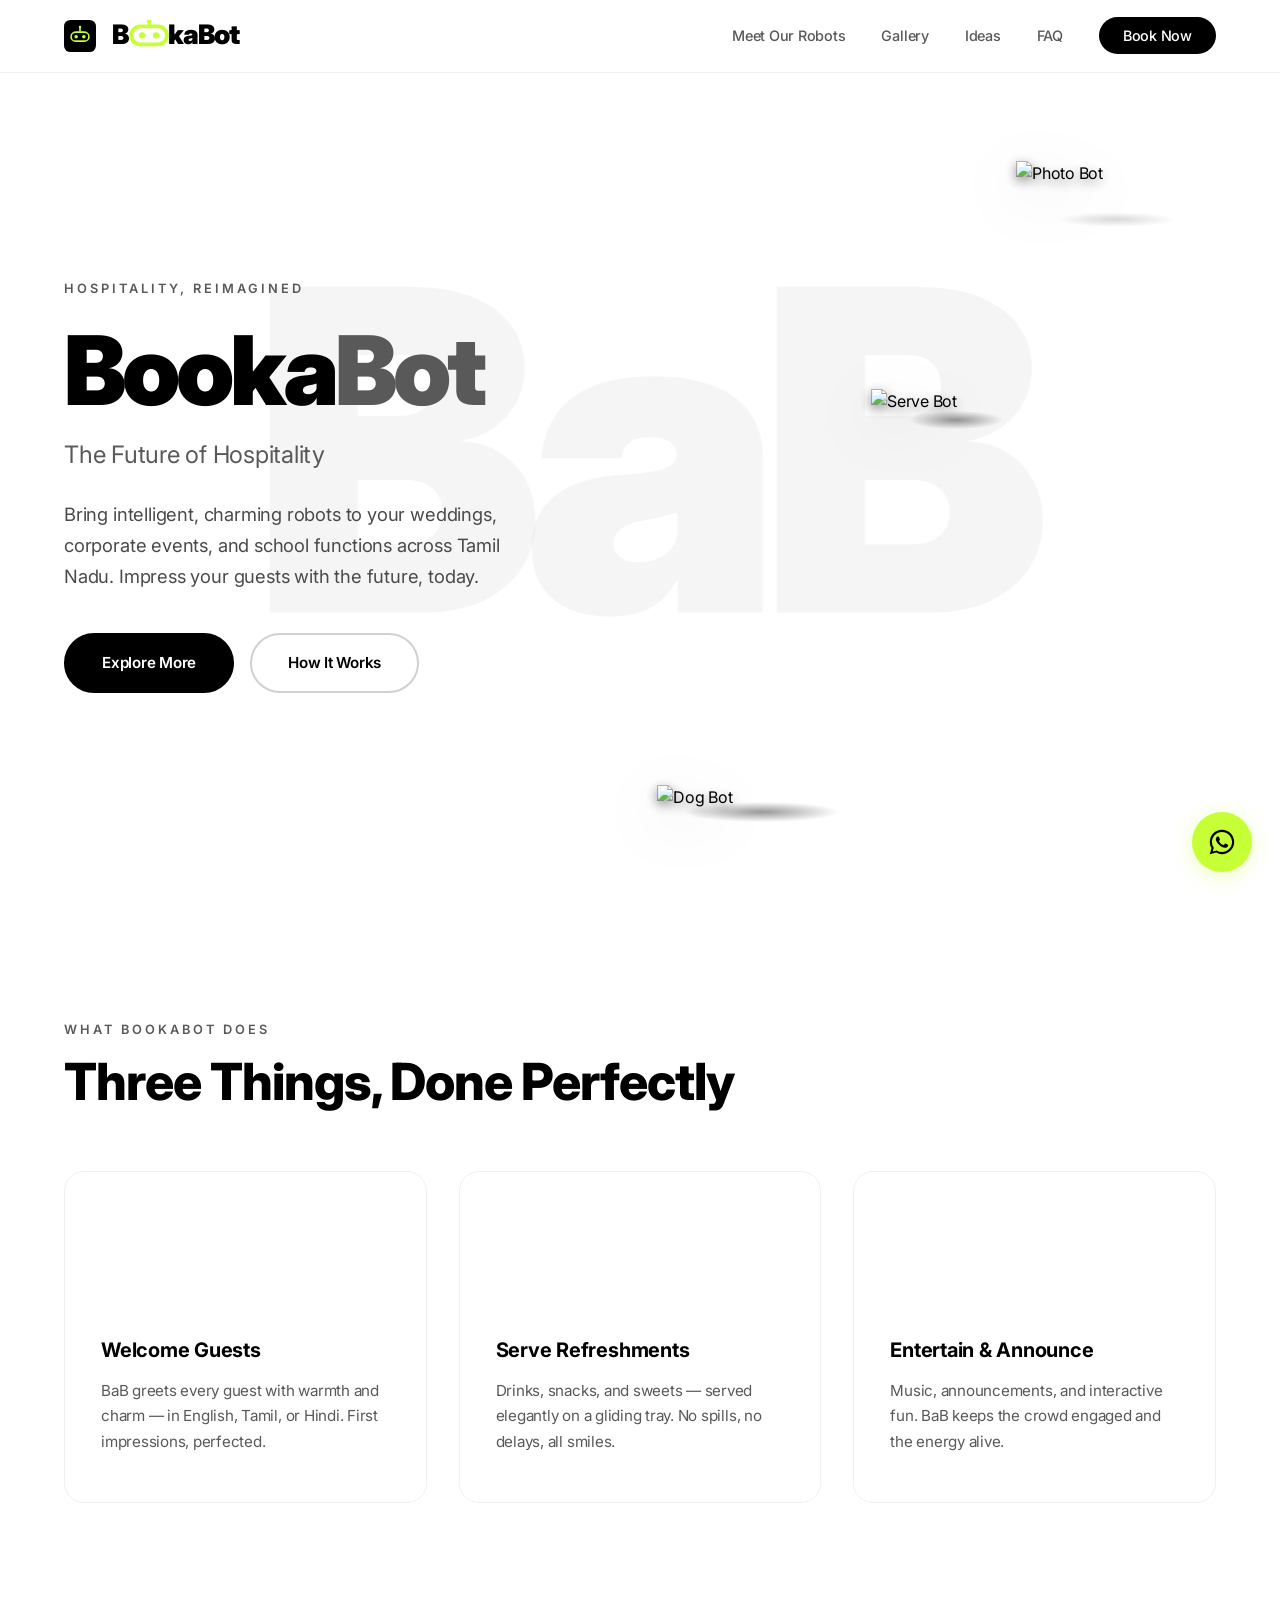
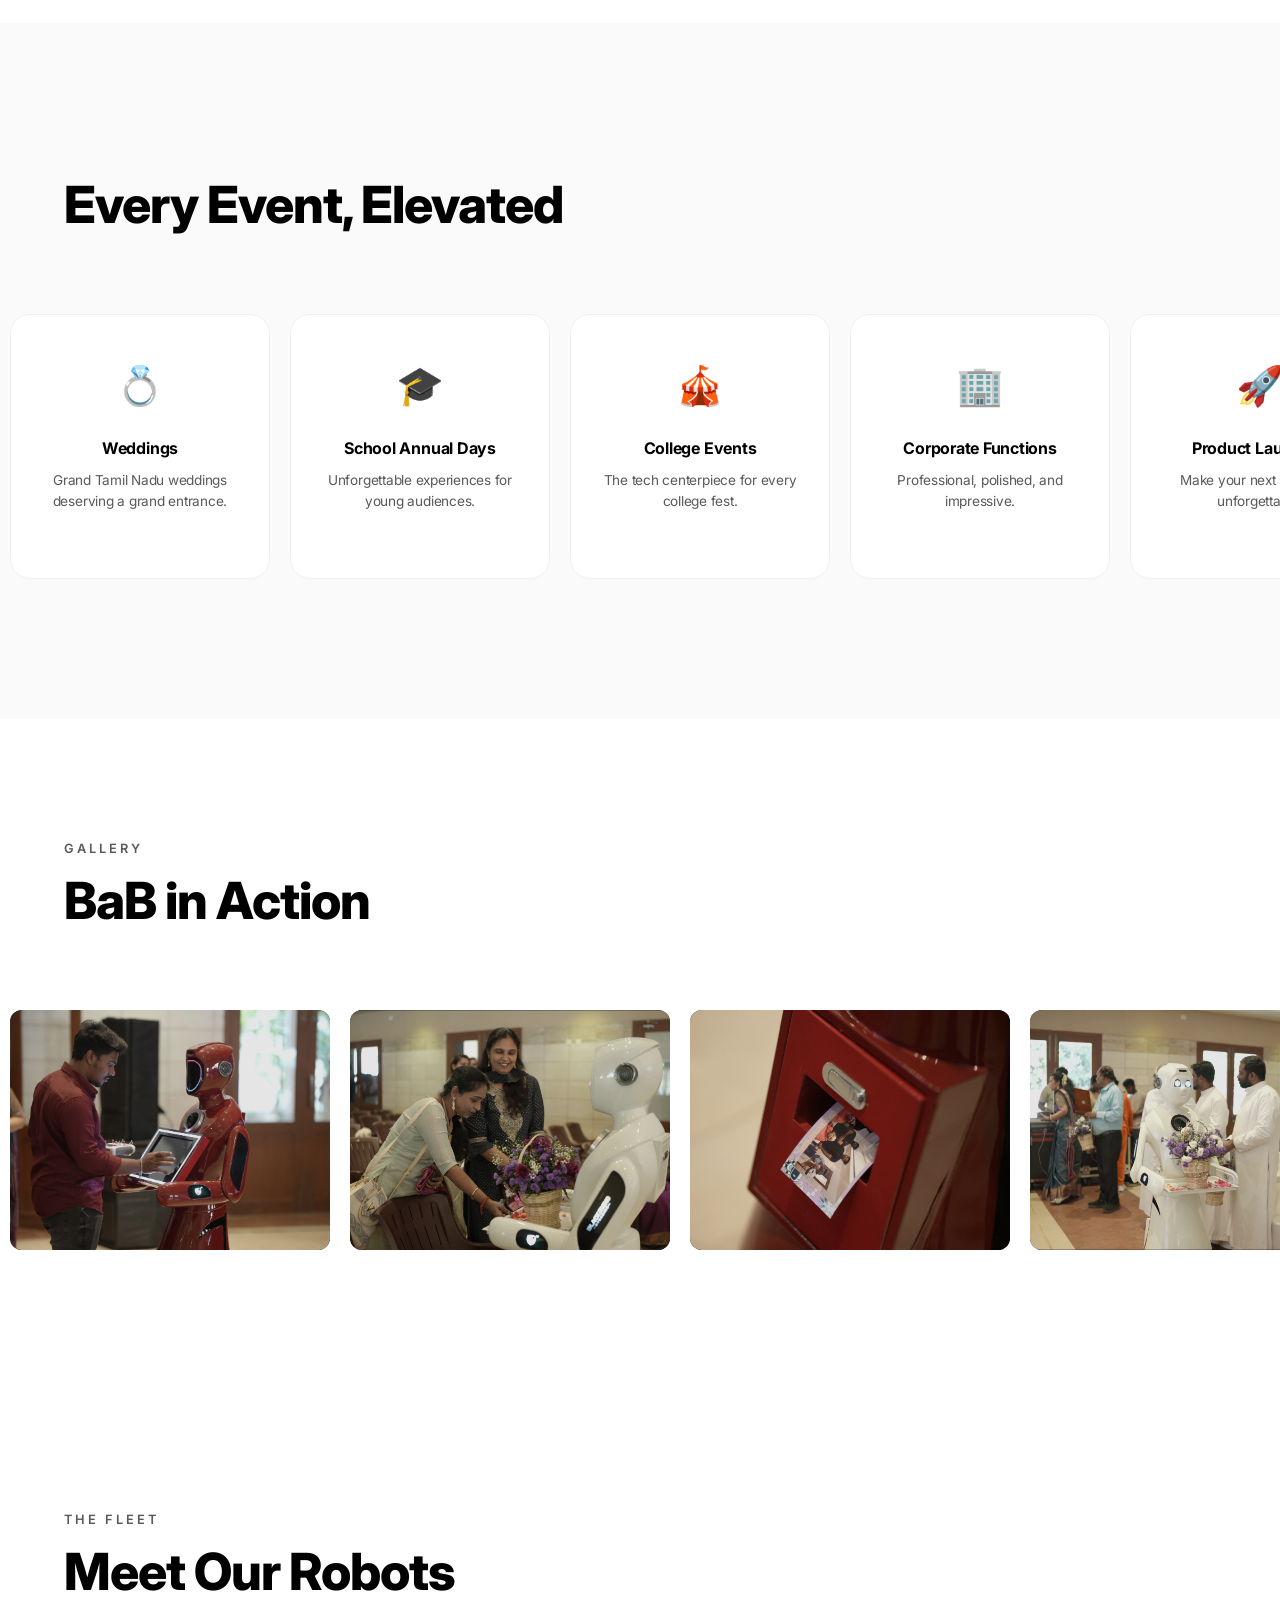
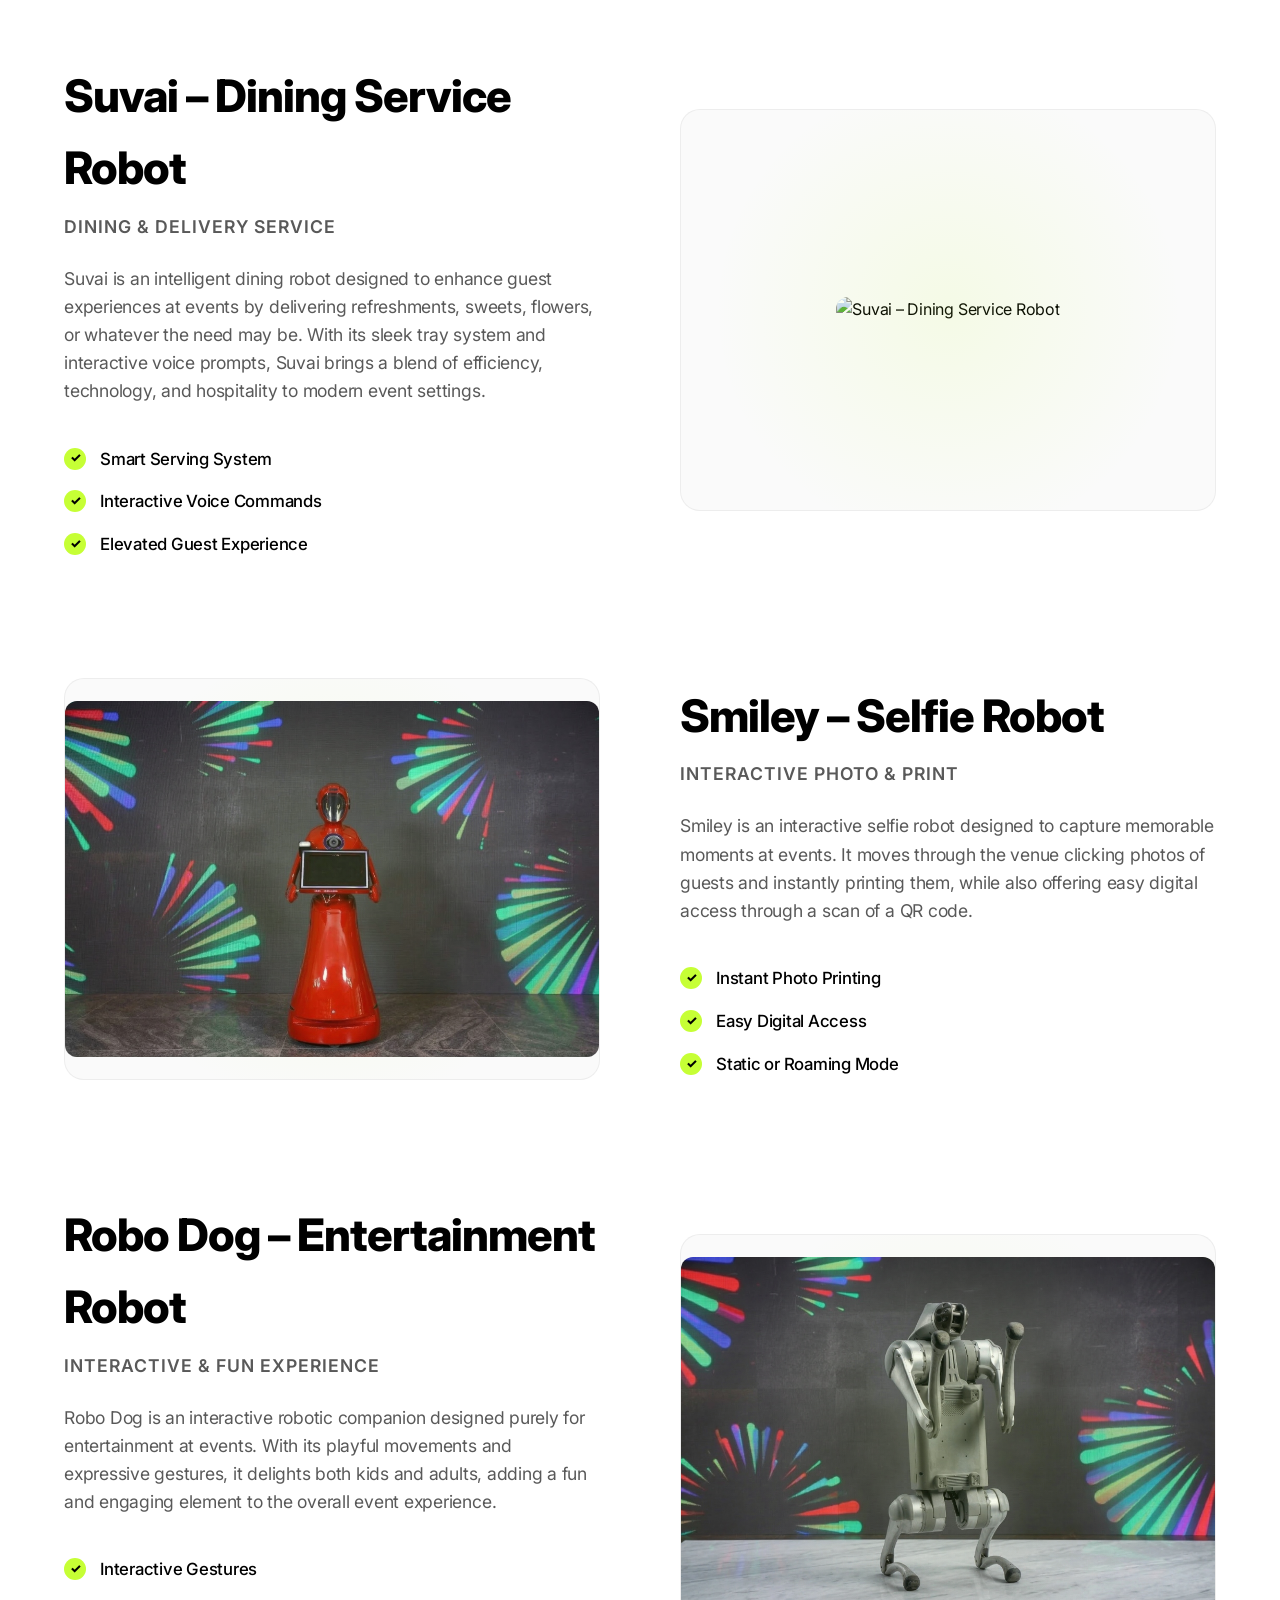
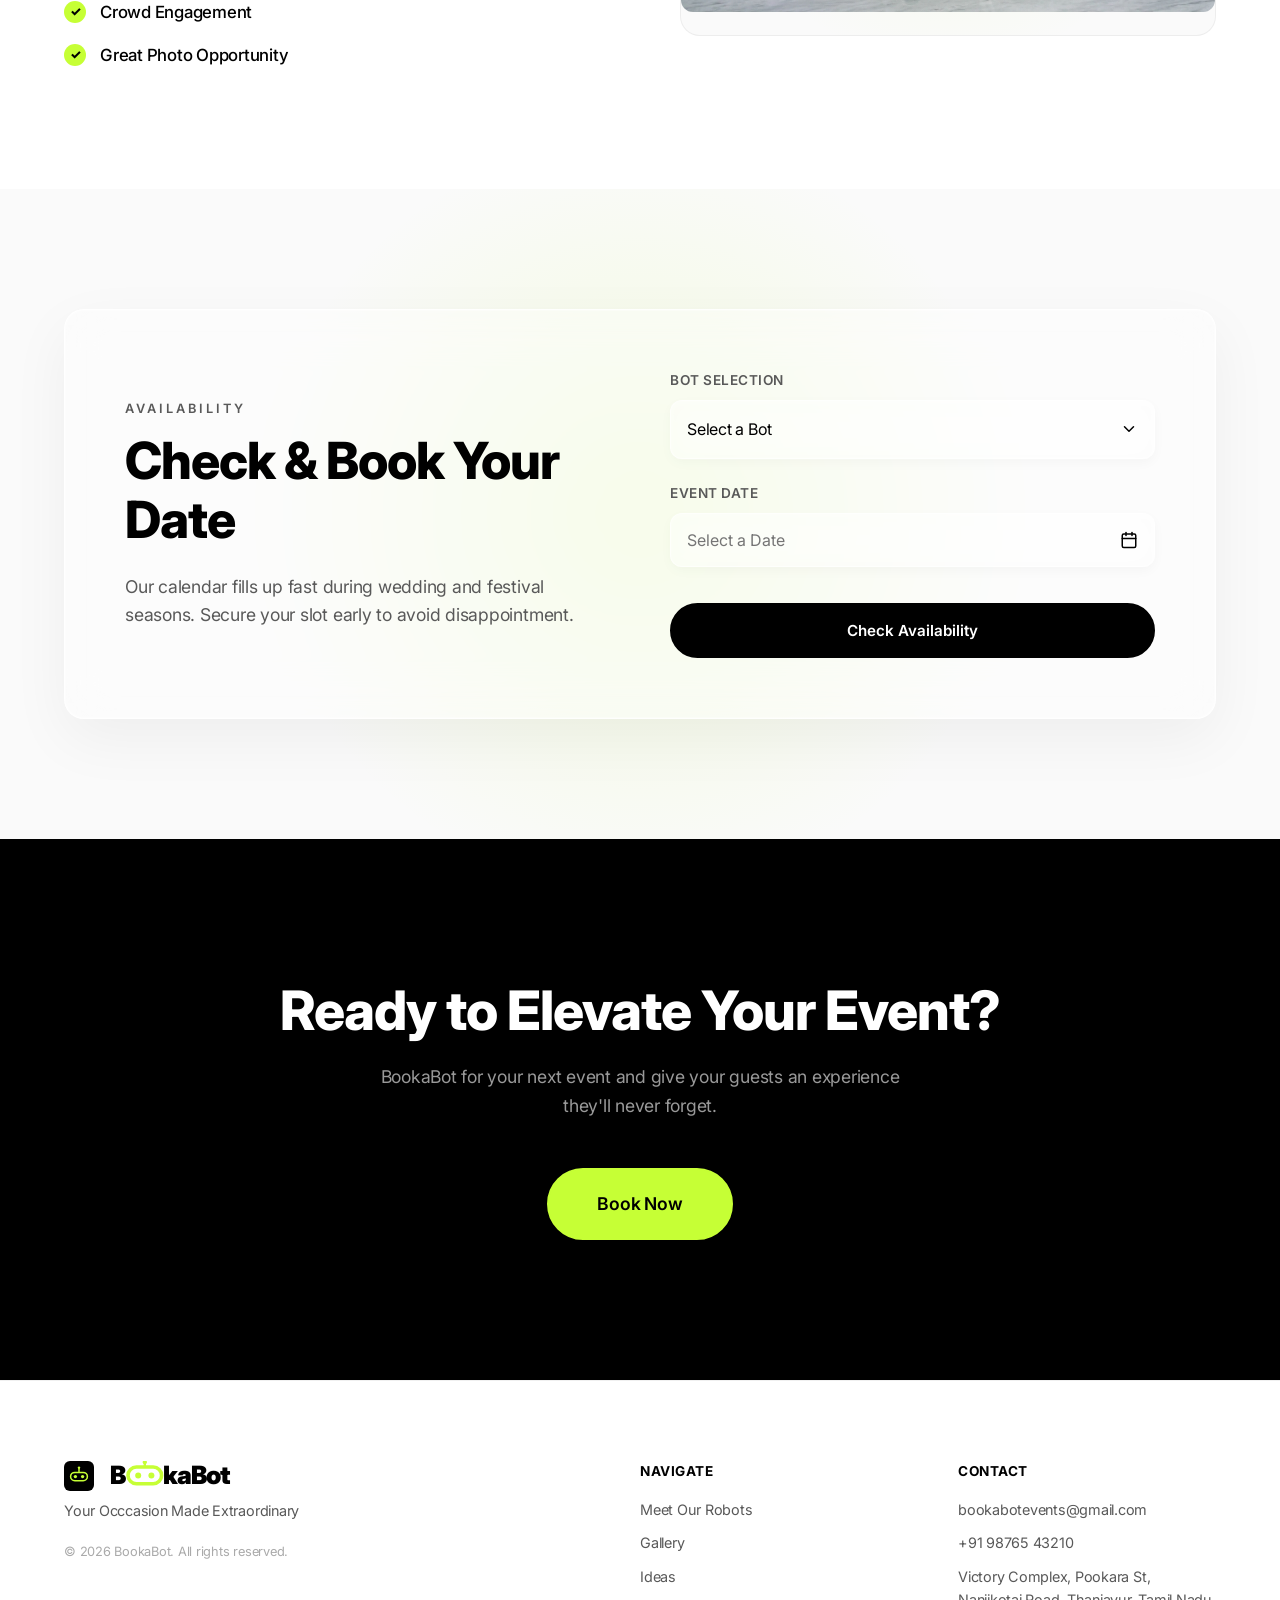
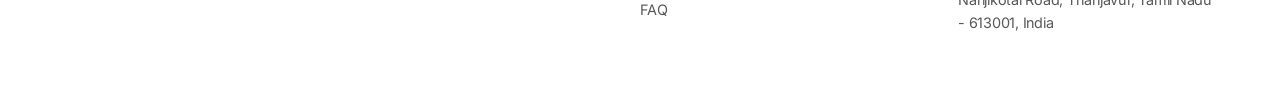
==== index.html @ 046c84ae "Caps change Code 3 bots" ====
<!DOCTYPE html>
<html lang="en">

<head>
  <meta charset="UTF-8">
  <meta name="viewport" content="width=device-width, initial-scale=1.0">
  <title>BookaBot — The Future of Hospitality</title>
  <meta name="description"
    content="BookaBot (BaB) — Premium hospitality robot rental for weddings, schools, colleges, and corporate events in Tamil Nadu.">
  <link rel="preconnect" href="https://fonts.googleapis.com">
  <link rel="preconnect" href="https://fonts.gstatic.com" crossorigin>
  <link href="https://fonts.googleapis.com/css2?family=Inter:wght@300;400;500;600;700;800;900&display=swap"
    rel="stylesheet">
  <link rel="stylesheet" href="https://cdn.jsdelivr.net/npm/flatpickr/dist/flatpickr.min.css">
  <link rel="stylesheet" href="style.css">
</head>

<body>

  <!-- ========== NAVBAR ========== -->
  <nav class="navbar" id="navbar">
    <div class="nav-container">
      <a href="index.html" class="nav-logo" aria-label="BookaBot Home">
        <svg viewBox="0 0 100 100" height="32" xmlns="http://www.w3.org/2000/svg" style="margin-right: 4px;">
          <rect width="100" height="100" rx="20" fill="#000000" />
          <!-- Antenna -->
          <line x1="50" y1="25" x2="50" y2="35" stroke="#C6FF35" stroke-width="5" stroke-linecap="round" />
          <circle cx="50" cy="22" r="4" fill="#C6FF35" />
          <!-- Head pill -->
          <rect x="22" y="38" width="56" height="28" rx="14" fill="none" stroke="#C6FF35" stroke-width="5" />
          <!-- Eyes -->
          <circle cx="38" cy="52" r="5.5" fill="#C6FF35" />
          <circle cx="62" cy="52" r="5.5" fill="#C6FF35" />
        </svg>
        <svg viewBox="0 0 240 50" height="32" fill="currentColor" xmlns="http://www.w3.org/2000/svg">
          <text x="0" y="38" font-family="Inter, sans-serif" font-weight="900" font-size="42"
            letter-spacing="-1.5">B</text>
          <!-- Robot Face 'oo' -->
          <g transform="translate(30, 10)">
            <rect x="0" y="0" width="56" height="28" rx="14" fill="none" stroke="var(--accent)" stroke-width="6" />
            <circle cx="17" cy="14" r="5" fill="var(--accent)" />
            <circle cx="39" cy="14" r="5" fill="var(--accent)" />
            <line x1="28" y1="0" x2="28" y2="-8" stroke="var(--accent)" stroke-width="4" />
            <circle cx="28" cy="-8" r="3.5" fill="var(--accent)" />
          </g>
          <text x="88" y="38" font-family="Inter, sans-serif" font-weight="900" font-size="42"
            letter-spacing="-1.5">kaBot</text>
        </svg>
      </a>
      <ul class="nav-links" id="nav-links">
        <li><a href="#robots">Meet Our Robots</a></li>
        <li><a href="#gallery">Gallery</a></li>
        <li><a href="ideas.html">Ideas</a></li>
        <li><a href="faq.html">FAQ</a></li>
        <li><a href="#cta-final" class="nav-cta">Book Now</a></li>
      </ul>
      <button class="nav-toggle" id="nav-toggle" aria-label="Toggle navigation">
        <span></span><span></span><span></span>
      </button>
    </div>
  </nav>

  <!-- ========== HERO ========== -->
  <section class="hero" id="hero">
    <div class="hero-bg-text" aria-hidden="true">BaB</div>
    <div class="hero-container">
      <div class="hero-content">
        <p class="hero-eyebrow">Hospitality, Reimagined</p>
        <h1 class="hero-title">Booka<span>Bot</span></h1>
        <p class="hero-tagline">The Future of Hospitality</p>
        <p class="hero-desc">Bring intelligent, charming robots to your weddings, corporate events, and school functions
          across Tamil Nadu. Impress your guests with the future, today.</p>
        <div class="hero-actions">
          <a href="ideas.html" class="btn btn-primary" id="hero-cta-primary">Explore More</a>
          <a href="#features" class="btn btn-outline" id="hero-cta-secondary">How It Works</a>
        </div>
      </div>
      <div class="hero-visual">
        <div class="hero-robot-wrapper">
          <!-- Floating PNG Robots -->
          <div class="hero-parallax" id="hero-bot-1-wrap">
            <img src="assets/images/photo_bot.png" alt="Photo Bot" class="hero-floating-bot hero-bot-1">
          </div>
          <div class="hero-parallax" id="hero-bot-2-wrap">
            <img src="assets/images/serve_bot.png" alt="Serve Bot" class="hero-floating-bot hero-bot-2">
          </div>
          <div class="hero-parallax" id="hero-bot-3-wrap">
            <img src="assets/images/dog_bot.png" alt="Dog Bot" class="hero-floating-bot hero-bot-3">
          </div>
        </div>
      </div>
    </div>
  </section>

  <!-- ========== FEATURES ========== -->
  <section class="features" id="features">
    <div class="section-container">
      <p class="section-eyebrow">What BookaBot Does</p>
      <h2 class="section-title">Three Things, Done Perfectly</h2>
      <div class="features-grid">
        <div class="feature-card" id="feature-welcome">
          <div class="feature-icon" id="icon-welcome"></div>
          <h3 class="feature-title">Welcome Guests</h3>
          <p class="feature-desc">BaB greets every guest with warmth and charm — in English, Tamil, or Hindi. First
            impressions, perfected.</p>
        </div>
        <div class="feature-card" id="feature-serve">
          <div class="feature-icon" id="icon-serve"></div>
          <h3 class="feature-title">Serve Refreshments</h3>
          <p class="feature-desc">Drinks, snacks, and sweets — served elegantly on a gliding tray. No spills, no delays,
            all smiles.</p>
        </div>
        <div class="feature-card" id="feature-entertain">
          <div class="feature-icon" id="icon-entertain"></div>
          <h3 class="feature-title">Entertain & Announce</h3>
          <p class="feature-desc">Music, announcements, and interactive fun. BaB keeps the crowd engaged and the energy
            alive.</p>
        </div>
      </div>
    </div>
  </section>

  <!-- ========== PERFECT FOR ========== -->
  <section class="perfect-for" id="perfect-for">
    <div class="section-container">
      <p class="section-eyebrow">Perfect For</p>
      <h2 class="section-title">Every Event, Elevated</h2>
    </div>
    <div class="marquee-track">
      <div class="marquee-content events-marquee-content">
        <!-- Original 14 items -->
        <div class="event-card">
          <span class="event-emoji" aria-hidden="true">💍</span>
          <h3 class="event-title">Weddings</h3>
          <p class="event-desc">Grand Tamil Nadu weddings deserving a grand entrance.</p>
        </div>
        <div class="event-card">
          <span class="event-emoji" aria-hidden="true">🎓</span>
          <h3 class="event-title">School Annual Days</h3>
          <p class="event-desc">Unforgettable experiences for young audiences.</p>
        </div>
        <div class="event-card">
          <span class="event-emoji" aria-hidden="true">🎪</span>
          <h3 class="event-title">College Events</h3>
          <p class="event-desc">The tech centerpiece for every college fest.</p>
        </div>
        <div class="event-card">
          <span class="event-emoji" aria-hidden="true">🏢</span>
          <h3 class="event-title">Corporate Functions</h3>
          <p class="event-desc">Professional, polished, and impressive.</p>
        </div>
        <div class="event-card">
          <span class="event-emoji" aria-hidden="true">🚀</span>
          <h3 class="event-title">Product Launches</h3>
          <p class="event-desc">Make your next big reveal unforgettable.</p>
        </div>
        <div class="event-card">
          <span class="event-emoji" aria-hidden="true">🤝</span>
          <h3 class="event-title">Trade Shows &amp; Expos</h3>
          <p class="event-desc">Draw massive crowds to your booth.</p>
        </div>
        <div class="event-card">
          <span class="event-emoji" aria-hidden="true">🎤</span>
          <h3 class="event-title">Conferences</h3>
          <p class="event-desc">Engage attendees and spark conversations.</p>
        </div>
        <div class="event-card">
          <span class="event-emoji" aria-hidden="true">🪔</span>
          <h3 class="event-title">Cultural &amp; Traditional Festivals</h3>
          <p class="event-desc">A perfect blend of heritage and innovation.</p>
        </div>
        <div class="event-card">
          <span class="event-emoji" aria-hidden="true">🌟</span>
          <h3 class="event-title">Community Galas</h3>
          <p class="event-desc">Gatherings filled with joy and futuristic fun.</p>
        </div>
        <div class="event-card">
          <span class="event-emoji" aria-hidden="true">🛕</span>
          <h3 class="event-title">Religious/Temple Festivals</h3>
          <p class="event-desc">A modern touch to timeless traditions.</p>
        </div>
        <div class="event-card">
          <span class="event-emoji" aria-hidden="true">🏡</span>
          <h3 class="event-title">Housewarming Parties</h3>
          <p class="event-desc">Welcome guests to your new home in style.</p>
        </div>
        <div class="event-card">
          <span class="event-emoji" aria-hidden="true">🎉</span>
          <h3 class="event-title">Niche &amp; Fun Events</h3>
          <p class="event-desc">Whatever the occasion, BaB brings the party.</p>
        </div>
        <div class="event-card">
          <span class="event-emoji" aria-hidden="true">🎂</span>
          <h3 class="event-title">Birthday Parties</h3>
          <p class="event-desc">Create magical moments for all ages.</p>
        </div>
        <div class="event-card">
          <span class="event-emoji" aria-hidden="true">🛍️</span>
          <h3 class="event-title">Store Grand Openings</h3>
          <p class="event-desc">Drive foot traffic and create a buzz.</p>
        </div>

        <!-- Duplicated items for CSS infinite scroll loop -->
        <div class="event-card">
          <span class="event-emoji" aria-hidden="true">💍</span>
          <h3 class="event-title">Weddings</h3>
          <p class="event-desc">Grand Tamil Nadu weddings deserving a grand entrance.</p>
        </div>
        <div class="event-card">
          <span class="event-emoji" aria-hidden="true">🎓</span>
          <h3 class="event-title">School Annual Days</h3>
          <p class="event-desc">Unforgettable experiences for young audiences.</p>
        </div>
        <div class="event-card">
          <span class="event-emoji" aria-hidden="true">🎪</span>
          <h3 class="event-title">College Events</h3>
          <p class="event-desc">The tech centerpiece for every college fest.</p>
        </div>
        <div class="event-card">
          <span class="event-emoji" aria-hidden="true">🏢</span>
          <h3 class="event-title">Corporate Functions</h3>
          <p class="event-desc">Professional, polished, and impressive.</p>
        </div>
        <div class="event-card">
          <span class="event-emoji" aria-hidden="true">🚀</span>
          <h3 class="event-title">Product Launches</h3>
          <p class="event-desc">Make your next big reveal unforgettable.</p>
        </div>
        <div class="event-card">
          <span class="event-emoji" aria-hidden="true">🤝</span>
          <h3 class="event-title">Trade Shows &amp; Expos</h3>
          <p class="event-desc">Draw massive crowds to your booth.</p>
        </div>
        <div class="event-card">
          <span class="event-emoji" aria-hidden="true">🎤</span>
          <h3 class="event-title">Conferences</h3>
          <p class="event-desc">Engage attendees and spark conversations.</p>
        </div>
        <div class="event-card">
          <span class="event-emoji" aria-hidden="true">🪔</span>
          <h3 class="event-title">Cultural &amp; Traditional Festivals</h3>
          <p class="event-desc">A perfect blend of heritage and innovation.</p>
        </div>
        <div class="event-card">
          <span class="event-emoji" aria-hidden="true">🌟</span>
          <h3 class="event-title">Community Galas</h3>
          <p class="event-desc">Gatherings filled with joy and futuristic fun.</p>
        </div>
        <div class="event-card">
          <span class="event-emoji" aria-hidden="true">🛕</span>
          <h3 class="event-title">Religious/Temple Festivals</h3>
          <p class="event-desc">A modern touch to timeless traditions.</p>
        </div>
        <div class="event-card">
          <span class="event-emoji" aria-hidden="true">🏡</span>
          <h3 class="event-title">Housewarming Parties</h3>
          <p class="event-desc">Welcome guests to your new home in style.</p>
        </div>
        <div class="event-card">
          <span class="event-emoji" aria-hidden="true">🎉</span>
          <h3 class="event-title">Niche &amp; Fun Events</h3>
          <p class="event-desc">Whatever the occasion, BaB brings the party.</p>
        </div>
        <div class="event-card">
          <span class="event-emoji" aria-hidden="true">🎂</span>
          <h3 class="event-title">Birthday Parties</h3>
          <p class="event-desc">Create magical moments for all ages.</p>
        </div>
        <div class="event-card">
          <span class="event-emoji" aria-hidden="true">🛍️</span>
          <h3 class="event-title">Store Grand Openings</h3>
          <p class="event-desc">Drive foot traffic and create a buzz.</p>
        </div>
      </div>
    </div>
  </section>

  <!-- ========== GALLERY (LOOPING) ========== -->
  <section class="gallery" id="gallery">
    <div class="section-container">
      <p class="section-eyebrow">Gallery</p>
      <h2 class="section-title">BaB in Action</h2>
    </div>
    <div class="marquee-track">
      <div class="marquee-content">
        <!-- Original Set (10 images) -->
        <div class="marquee-item" style="background: #000;"><img src="assets/images/Interacting with photo robot.jpeg"
            alt="Bookabot Events" style="width: 100%; height: 100%; object-fit: cover; opacity: 0.9;" /></div>
        <div class="marquee-item" style="background: #000;"><img src="assets/images/Interaction with serving robot.jpeg"
            alt="Bookabot Events" style="width: 100%; height: 100%; object-fit: cover; opacity: 0.9;" /></div>
        <div class="marquee-item" style="background: #000;"><img src="assets/images/Photo booth robot.jpeg"
            alt="Bookabot Events" style="width: 100%; height: 100%; object-fit: cover; opacity: 0.9;" /></div>
        <div class="marquee-item" style="background: #000;"><img src="assets/images/Serving robot with bouquet.jpeg"
            alt="Bookabot Events" style="width: 100%; height: 100%; object-fit: cover; opacity: 0.9;" /></div>
        <div class="marquee-item" style="background: #000;"><img src="assets/images/Robot with child.jpeg"
            alt="Bookabot Events" style="width: 100%; height: 100%; object-fit: cover; opacity: 0.9;" /></div>
        <div class="marquee-item" style="background: #000;"><img src="assets/images/Robot taking picture.jpeg"
            alt="Bookabot Events" style="width: 100%; height: 100%; object-fit: cover; opacity: 0.9;" /></div>
        <div class="marquee-item" style="background: #000;"><img src="assets/images/Serving bot.jpeg"
            alt="Bookabot Events" style="width: 100%; height: 100%; object-fit: cover; opacity: 0.9;" /></div>
        <div class="marquee-item" style="background: #000;"><img src="assets/images/Robot serving.jpeg"
            alt="Bookabot Events" style="width: 100%; height: 100%; object-fit: cover; opacity: 0.9;" /></div>
        <div class="marquee-item" style="background: #000;"><img src="assets/images/Event robots.jpeg"
            alt="Bookabot Events" style="width: 100%; height: 100%; object-fit: cover; opacity: 0.9;" /></div>
        <div class="marquee-item" style="background: #000;"><img src="assets/images/Dog Robot.png" alt="Bookabot Events"
            style="width: 100%; height: 100%; object-fit: cover; opacity: 0.9;" /></div>
        <!-- Duplicated Set for infinite 50% loop offset -->
        <div class="marquee-item" style="background: #000;"><img src="assets/images/Interacting with photo robot.jpeg"
            alt="Bookabot Events" style="width: 100%; height: 100%; object-fit: cover; opacity: 0.9;" /></div>
        <div class="marquee-item" style="background: #000;"><img src="assets/images/Interaction with serving robot.jpeg"
            alt="Bookabot Events" style="width: 100%; height: 100%; object-fit: cover; opacity: 0.9;" /></div>
        <div class="marquee-item" style="background: #000;"><img src="assets/images/Photo booth robot.jpeg"
            alt="Bookabot Events" style="width: 100%; height: 100%; object-fit: cover; opacity: 0.9;" /></div>
        <div class="marquee-item" style="background: #000;"><img src="assets/images/Serving robot with bouquet.jpeg"
            alt="Bookabot Events" style="width: 100%; height: 100%; object-fit: cover; opacity: 0.9;" /></div>
        <div class="marquee-item" style="background: #000;"><img src="assets/images/Robot with child.jpeg"
            alt="Bookabot Events" style="width: 100%; height: 100%; object-fit: cover; opacity: 0.9;" /></div>
        <div class="marquee-item" style="background: #000;"><img src="assets/images/Robot taking picture.jpeg"
            alt="Bookabot Events" style="width: 100%; height: 100%; object-fit: cover; opacity: 0.9;" /></div>
        <div class="marquee-item" style="background: #000;"><img src="assets/images/Serving bot.jpeg"
            alt="Bookabot Events" style="width: 100%; height: 100%; object-fit: cover; opacity: 0.9;" /></div>
        <div class="marquee-item" style="background: #000;"><img src="assets/images/Robot serving.jpeg"
            alt="Bookabot Events" style="width: 100%; height: 100%; object-fit: cover; opacity: 0.9;" /></div>
        <div class="marquee-item" style="background: #000;"><img src="assets/images/Event robots.jpeg"
            alt="Bookabot Events" style="width: 100%; height: 100%; object-fit: cover; opacity: 0.9;" /></div>
        <div class="marquee-item" style="background: #000;"><img src="assets/images/Dog Robot.png" alt="Bookabot Events"
            style="width: 100%; height: 100%; object-fit: cover; opacity: 0.9;" /></div>
      </div>
    </div>
  </section>

  <!-- ========== MEET OUR ROBOTS ========== -->
  <section class="robots" id="robots">
    <div class="section-container">
      <p class="section-eyebrow">The Fleet</p>
      <h2 class="section-title">Meet Our Robots</h2>
      <div class="robots-list">

        <!-- Robot 1 -->
        <div class="robot-showcase" id="robot-1">
          <div class="robot-info">
            <h3 class="robot-name">Suvai – Dining Service Robot</h3>
            <p class="robot-role">Dining & Delivery Service</p>
            <p class="robot-desc">Suvai is an intelligent dining robot designed to enhance guest experiences at events
              by delivering refreshments, sweets, flowers, or whatever the need may be. With its sleek tray system and
              interactive voice prompts, Suvai brings a blend of efficiency, technology, and hospitality to modern event
              settings.</p>
            <ul class="robot-features">
              <li>Smart Serving System</li>
              <li>Interactive Voice Commands</li>
              <li>Elevated Guest Experience</li>
            </ul>
          </div>
          <div class="robot-image-placeholder">
            <div class="placeholder-box">
              <img src="assets/images/robot_suvai.png" alt="Suvai – Dining Service Robot"
                style="width: 100%; height: 100%; object-fit: cover; border-radius: 12px; display: block;" />
            </div>
          </div>
        </div>

        <!-- Robot 2 -->
        <div class="robot-showcase reverse" id="robot-2">
          <div class="robot-info">
            <h3 class="robot-name">Smiley – Selfie Robot</h3>
            <p class="robot-role">Interactive Photo & Print</p>
            <p class="robot-desc">Smiley is an interactive selfie robot designed to capture memorable moments at events.
              It moves through the venue clicking photos of guests and instantly printing them, while also offering easy
              digital access through a scan of a QR code.</p>
            <ul class="robot-features">
              <li>Instant Photo Printing</li>
              <li>Easy Digital Access</li>
              <li>Static or Roaming Mode</li>
            </ul>
          </div>
          <div class="robot-image-placeholder">
            <div class="placeholder-box">
              <img src="assets/images/robot_smiley.jpg" alt="Smiley – Selfie Robot"
                style="width: 100%; height: 100%; object-fit: cover; border-radius: 12px; display: block;" />
            </div>
          </div>
        </div>

        <!-- Robot 3 -->
        <div class="robot-showcase" id="robot-3">
          <div class="robot-info">
            <h3 class="robot-name">Robo Dog – Entertainment Robot</h3>
            <p class="robot-role">Interactive & Fun Experience</p>
            <p class="robot-desc">Robo Dog is an interactive robotic companion designed purely for entertainment at
              events. With its playful movements and expressive gestures, it delights both kids and adults, adding a fun
              and engaging element to the overall event experience.</p>
            <ul class="robot-features">
              <li>Interactive Gestures</li>
              <li>Crowd Engagement</li>
              <li>Great Photo Opportunity</li>
            </ul>
          </div>
          <div class="robot-image-placeholder">
            <div class="placeholder-box">
              <img src="assets/images/robot_dog.jpg" alt="Robo Dog – Entertainment Robot"
                style="width: 100%; height: 100%; object-fit: cover; border-radius: 12px; display: block;" />
            </div>
          </div>
        </div>

      </div>
    </div>
  </section>

  <!-- ========== SLOT BOOKING ========== -->
  <section class="booking" id="booking">
    <div class="section-container">
      <div class="booking-card">
        <div class="booking-content">
          <p class="section-eyebrow">Availability</p>
          <h2 class="section-title" style="margin-bottom: 24px;">Check & Book Your Date</h2>
          <p class="booking-desc">Our calendar fills up fast during wedding and festival seasons. Secure your slot early
            to avoid disappointment.</p>
        </div>
        <form class="booking-form" action="#" method="POST"
          onsubmit="event.preventDefault(); window.open('https://wa.me/919843132856?text=Hi%20BookaBot!%20I%20would%20like%20to%20check%20availability%20for%20my%20event.', '_blank');">
          <div class="form-group">
            <label for="bot-type">Bot Selection</label>
            <div class="custom-select-wrapper">
              <select id="bot-type" name="bot-type" required>
                <option value="" disabled selected>Select a Bot</option>
                <option value="suvai">Suvai – Dining Service Robot</option>
                <option value="smiley">Smiley – Selfie Robot</option>
                <option value="robodog">Robo Dog – Entertainment Robot</option>
              </select>
            </div>
          </div>
          <div class="form-group">
            <label for="event-date">Event Date</label>
            <input type="text" id="event-date" name="event-date" placeholder="Select a Date" required>
          </div>
          <button type="submit" class="btn btn-primary booking-submit">Check Availability</button>
        </form>
      </div>
    </div>
  </section>

  <!-- ========== FINAL CTA ========== -->
  <section class="cta-final" id="cta-final">
    <div class="section-container">
      <h2 class="cta-title">Ready to Elevate Your Event?</h2>
      <p class="cta-desc">BookaBot for your next event and give your guests an experience they'll never forget.</p>
      <div style="display: flex; gap: 16px; justify-content: center; flex-wrap: wrap; margin-top: 32px;">
        <a href="https://wa.me/919843132856?text=Hi%20BookaBot!%20I%27d%20like%20to%20book%20a%20robot%20for%20my%20event."
          class="btn btn-accent" id="cta-final-btn">Book Now</a>
      </div>
    </div>
  </section>

  <!-- ========== FOOTER ========== -->
  <footer class="footer">
    <div class="section-container">
      <div class="footer-grid">
        <div class="footer-brand">
          <a href="index.html" class="footer-logo" aria-label="BookaBot Home">
            <svg viewBox="0 0 100 100" height="40" xmlns="http://www.w3.org/2000/svg" style="margin-right: 4px;">
              <rect width="100" height="100" rx="20" fill="#000000" />
              <line x1="50" y1="25" x2="50" y2="35" stroke="#C6FF35" stroke-width="5" stroke-linecap="round" />
              <circle cx="50" cy="22" r="4" fill="#C6FF35" />
              <rect x="22" y="38" width="56" height="28" rx="14" fill="none" stroke="#C6FF35" stroke-width="5" />
              <circle cx="38" cy="52" r="5.5" fill="#C6FF35" />
              <circle cx="62" cy="52" r="5.5" fill="#C6FF35" />
            </svg>
            <svg viewBox="0 0 240 50" height="40" fill="currentColor" xmlns="http://www.w3.org/2000/svg">
              <text x="0" y="38" font-family="Inter, sans-serif" font-weight="900" font-size="42"
                letter-spacing="-1.5">B</text>
              <g transform="translate(30, 10)">
                <rect x="0" y="0" width="56" height="28" rx="14" fill="none" stroke="var(--accent)" stroke-width="6" />
                <circle cx="17" cy="14" r="5" fill="var(--accent)" />
                <circle cx="39" cy="14" r="5" fill="var(--accent)" />
                <line x1="28" y1="0" x2="28" y2="-8" stroke="var(--accent)" stroke-width="4" />
                <circle cx="28" cy="-8" r="3.5" fill="var(--accent)" />
              </g>
              <text x="88" y="38" font-family="Inter, sans-serif" font-weight="900" font-size="42"
                letter-spacing="-1.5">kaBot</text>
            </svg>
          </a>
          <p class="footer-tagline">Your Occcasion Made Extraordinary</p>
          <p class="footer-copy">&copy; 2026 BookaBot. All rights reserved.</p>
        </div>
        <div class="footer-links">
          <h4>Navigate</h4>
          <a href="#robots">Meet Our Robots</a>
          <a href="#gallery">Gallery</a>
          <a href="ideas.html">Ideas</a>
          <a href="faq.html">FAQ</a>
        </div>
        <div class="footer-links">
          <h4>Contact</h4>
          <a href="mailto:bookabotevents@gmail.com">bookabotevents@gmail.com</a>
          <a href="tel:+919843132856">+91 98765 43210</a>
          <p>Victory Complex, Pookara St, Nanjikotai Road, Thanjavur, Tamil Nadu - 613001, India</p>
        </div>
      </div>
    </div>
  </footer>

  <!-- ========== WHATSAPP FLOAT ========== -->
  <a href="https://wa.me/919843132856?text=Hi%20BOOKaBot!%20I%27d%20like%20to%20book%20a%20robot%20for%20my%20event."
    class="whatsapp-float" id="whatsapp-float" target="_blank" rel="noopener noreferrer" aria-label="Book via WhatsApp">
    <svg viewBox="0 0 32 32" fill="none" xmlns="http://www.w3.org/2000/svg">
      <path
        d="M16 3C8.82 3 3 8.82 3 16c0 2.29.6 4.5 1.74 6.45L3 29l6.72-1.72A12.93 12.93 0 0016 29c7.18 0 13-5.82 13-13S23.18 3 16 3zm0 23.7a10.65 10.65 0 01-5.44-1.49l-.39-.23-3.99 1.05 1.07-3.9-.25-.4A10.67 10.67 0 015.3 16c0-5.9 4.8-10.7 10.7-10.7S26.7 10.1 26.7 16 21.9 26.7 16 26.7zm5.86-8.01c-.32-.16-1.9-.94-2.2-1.05-.29-.1-.5-.16-.72.16-.21.32-.83 1.05-1.02 1.26-.19.21-.37.24-.7.08-.32-.16-1.36-.5-2.58-1.6-.96-.85-1.6-1.9-1.79-2.22-.19-.32-.02-.5.14-.66.15-.15.32-.38.48-.57.16-.19.21-.32.32-.54.1-.21.05-.4-.03-.57-.08-.16-.72-1.73-.98-2.37-.26-.63-.53-.54-.72-.55h-.62c-.21 0-.56.08-.86.4-.29.32-1.12 1.1-1.12 2.67 0 1.58 1.15 3.1 1.31 3.31.16.21 2.26 3.45 5.47 4.84.77.33 1.37.53 1.83.68.77.24 1.47.21 2.02.13.62-.1 1.9-.78 2.17-1.53.27-.75.27-1.4.19-1.53-.08-.13-.3-.21-.62-.37z"
        fill="#000000" />
    </svg>
  </a>

  <script src="https://cdn.jsdelivr.net/npm/flatpickr"></script>
  <script src="script.js"></script>
</body>

</html>
---- style.css ----
/* ========================================
   BOOKABOT — DESIGN SYSTEM & STYLES
   ======================================== */

/* ---- RESET & BASE ---- */
*,
*::before,
*::after {
  margin: 0;
  padding: 0;
  box-sizing: border-box;
}

:root {
  --bg: #FFFFFF;
  --text: #000000;
  --text-secondary: #595959;
  --accent: #C6FF35;
  --accent-rgb: 198, 255, 53;
  --radius: 12px;
  --radius-lg: 20px;
  --transition: 250ms ease-in-out;
  --section-padding: 120px 0;
  --container-width: 1200px;
}

html {
  scroll-behavior: smooth;
  -webkit-font-smoothing: antialiased;
  -moz-osx-font-smoothing: grayscale;
}

body {
  font-family: 'Inter', -apple-system, BlinkMacSystemFont, 'Segoe UI', sans-serif;
  background: var(--bg);
  color: var(--text);
  line-height: 1.6;
  letter-spacing: -0.015em;
  overflow-x: hidden;
}

img,
svg {
  max-width: 100%;
  display: block;
}

a {
  text-decoration: none;
  color: inherit;
}

ul {
  list-style: none;
}

.section-container {
  max-width: var(--container-width);
  margin: 0 auto;
  padding: 0 24px;
}

/* ---- TYPOGRAPHY ---- */
.section-eyebrow {
  font-size: 0.8rem;
  font-weight: 600;
  letter-spacing: 3px;
  text-transform: uppercase;
  color: var(--text-secondary);
  margin-bottom: 12px;
}

.section-title {
  font-size: clamp(2rem, 5vw, 3.2rem);
  font-weight: 800;
  letter-spacing: -1px;
  line-height: 1.15;
  margin-bottom: 60px;
}

/* ---- BUTTONS ---- */
.btn {
  display: inline-flex;
  align-items: center;
  justify-content: center;
  padding: 16px 36px;
  font-family: inherit;
  font-size: 0.95rem;
  font-weight: 600;
  border-radius: 60px;
  cursor: pointer;
  transition: all var(--transition);
  border: 2px solid transparent;
  white-space: nowrap;
}

.btn-primary {
  background: var(--text);
  color: var(--bg);
  border-color: var(--text);
}

.btn-primary:hover {
  background: var(--accent);
  color: var(--text);
  border-color: var(--accent);
}

.btn-outline {
  position: relative;
  background: transparent;
  color: var(--text);
  border-color: #D0D0D0;
  overflow: hidden;
  z-index: 1;
}

.btn-outline::before {
  content: '';
  position: absolute;
  bottom: 0;
  left: 0;
  width: 100%;
  height: 0%;
  background: var(--accent);
  transition: height 0.3s cubic-bezier(0.4, 0, 0.2, 1);
  z-index: -1;
  border-radius: 60px;
}

.btn-outline:hover {
  border-color: var(--accent);
  color: #000000;
}

.btn-outline:hover::before {
  height: 100%;
}

.btn-accent {
  background: var(--accent);
  color: var(--text);
  border-color: var(--accent);
  font-size: 1.1rem;
  padding: 20px 48px;
}

.btn-accent:hover {
  box-shadow: 0 0 30px rgba(var(--accent-rgb), 0.4);
  transform: translateY(-2px);
}

/* ========================================
   NAVBAR
   ======================================== */
.navbar {
  position: fixed;
  top: 0;
  left: 0;
  width: 100%;
  z-index: 1000;
  background: rgba(255, 255, 255, 0.85);
  backdrop-filter: blur(20px);
  -webkit-backdrop-filter: blur(20px);
  border-bottom: 1px solid rgba(0, 0, 0, 0.06);
  transition: all var(--transition);
}

.navbar.scrolled {
  box-shadow: 0 1px 20px rgba(0, 0, 0, 0.06);
}

.nav-container {
  max-width: var(--container-width);
  margin: 0 auto;
  padding: 0 24px;
  display: flex;
  align-items: center;
  justify-content: space-between;
  height: 72px;
}

.nav-logo {
  display: flex;
  align-items: center;
  gap: 12px;
  font-size: 1.4rem;
  font-weight: 800;
  letter-spacing: -0.5px;
}

.nav-logo svg {
  height: 32px;
  width: auto;
}

.nav-logo span {
  color: var(--text);
  margin-top: 2px;
}

.nav-links {
  display: flex;
  align-items: center;
  gap: 36px;
}

.nav-links a {
  font-size: 0.9rem;
  font-weight: 500;
  color: var(--text-secondary);
  transition: color var(--transition);
  position: relative;
}

.nav-links a::after {
  content: '';
  position: absolute;
  bottom: -4px;
  left: 0;
  width: 0;
  height: 2px;
  background: #4C0493;
  transition: width var(--transition);
}

.nav-links a:hover {
  color: #4C0493;
}

.nav-links a:hover::after {
  width: 100%;
}

.nav-cta {
  background: var(--text);
  color: var(--bg) !important;
  padding: 10px 24px;
  border-radius: 60px;
  transition: all var(--transition) !important;
}

.nav-cta::after {
  display: none !important;
}

.nav-cta:hover {
  background: var(--accent) !important;
  color: var(--text) !important;
}

.nav-toggle {
  display: none;
  flex-direction: column;
  gap: 5px;
  background: none;
  border: none;
  cursor: pointer;
  padding: 4px;
}

.nav-toggle span {
  display: block;
  width: 24px;
  height: 2px;
  background: var(--text);
  border-radius: 2px;
  transition: all var(--transition);
}

/* ========================================
   HERO
   ======================================== */
.hero {
  position: relative;
  min-height: 100vh;
  display: flex;
  align-items: center;
  /* Removed 'overflow: hidden' so parallax robots can fly down into features! */
  padding-top: 72px;
}

.hero-bg-text {
  position: absolute;
  top: 50%;
  left: 50%;
  transform: translate(-50%, -50%);
  font-size: clamp(200px, 35vw, 500px);
  font-weight: 900;
  color: rgba(0, 0, 0, 0.04);
  letter-spacing: -0.05em;
  pointer-events: none;
  user-select: none;
  z-index: 0;
  white-space: nowrap;
  will-change: transform;
}

.hero-container {
  max-width: var(--container-width);
  margin: 0 auto;
  padding: 0 24px;
  display: grid;
  grid-template-columns: 1fr 1fr;
  gap: 60px;
  align-items: center;
  position: relative;
  z-index: 1;
  width: 100%;
}

.hero-eyebrow {
  font-size: 0.8rem;
  font-weight: 600;
  letter-spacing: 3px;
  text-transform: uppercase;
  color: var(--text-secondary);
  margin-bottom: 20px;
}

.hero-title {
  font-size: clamp(3.5rem, 8vw, 6rem);
  font-weight: 900;
  letter-spacing: -0.04em;
  line-height: 1.05;
  margin-bottom: 16px;
}

.hero-title span {
  color: var(--text-secondary);
}

.hero-tagline {
  font-size: clamp(1.1rem, 2.5vw, 1.5rem);
  font-weight: 400;
  letter-spacing: -0.01em;
  color: var(--text-secondary);
  margin-bottom: 24px;
}

.hero-desc {
  font-size: 1.15rem;
  color: #4A4A4A;
  max-width: 480px;
  line-height: 1.7;
  letter-spacing: -0.01em;
  margin-bottom: 40px;
}

.hero-actions {
  display: flex;
  gap: 16px;
  flex-wrap: wrap;
}

/* Hero Visual */
.hero-visual {
  display: flex;
  justify-content: center;
  align-items: center;
}

.hero-robot-wrapper {
  position: relative;
  width: 100%;
  max-width: 600px;
  height: 650px;
}

.hero-parallax {
  position: absolute;
  z-index: 10;
  transform: translateZ(0);
  will-change: transform;
}

/* Linear diagonal spread, evenly spaced (Upper Right -> Middle -> Lower Right) */
#hero-bot-1-wrap {
  width: 200px;
  top: 0%;
  right: 0%;
  left: auto;
}

#hero-bot-2-wrap {
  width: 170px;
  top: 35%;
  right: 32%;
  left: auto;
  bottom: auto;
}

#hero-bot-3-wrap {
  width: 210px;
  bottom: 0%;
  right: 64%;
  left: auto;
  top: auto;
}

/* Floor contact shadows for ambient grounding */
#hero-bot-1-wrap::after,
#hero-bot-2-wrap::after,
#hero-bot-3-wrap::after {
  content: '';
  position: absolute;
  z-index: 1;
  pointer-events: none;
  background: radial-gradient(ellipse at center, rgba(0, 0, 0, 0.4) 0%, rgba(0, 0, 0, 0) 65%);
  border-radius: 50%;
}

/* Specific soft drop for floating bot */
#hero-bot-1-wrap::after {
  bottom: -40px;
  left: 20%;
  width: 60%;
  height: 15px;
  background: radial-gradient(ellipse at center, rgba(0, 0, 0, 0.15) 0%, rgba(0, 0, 0, 0) 70%);
}

#hero-bot-2-wrap::after {
  bottom: -15px;
  left: 20%;
  width: 60%;
  height: 20px;
}

#hero-bot-3-wrap::after {
  bottom: -12px;
  left: 10%;
  width: 80%;
  height: 22px;
}

.hero-floating-bot {
  width: 100%;
  height: auto;
  position: relative;
  z-index: 2;
  /* Premium metallic finish with tight ambient occlusion shadow layer */
  filter: drop-shadow(0 4px 6px rgba(0, 0, 0, 0.45)) drop-shadow(0 15px 30px rgba(0, 0, 0, 0.15)) contrast(1.15) saturate(0.95) brightness(1.05);
}

.hero-bot-1 {
  animation: floatBot 5s ease-in-out infinite;
}

.hero-bot-2 {
  animation: floatBot 6s ease-in-out infinite reverse;
}

.hero-bot-3 {
  animation: floatBot 7s ease-in-out infinite 1s;
}

@keyframes floatBot {
  0%,
  100% {
    transform: translateY(0px) rotate(0deg);
  }

  50% {
    transform: translateY(-25px) rotate(4deg);
  }
}

/* ========================================
   FEATURES
   ======================================== */
.features {
  padding: var(--section-padding);
}

.features-grid {
  display: grid;
  grid-template-columns: repeat(3, 1fr);
  gap: 32px;
}

.feature-card {
  background: var(--bg);
  border: 1px solid #F0F0F0;
  border-radius: var(--radius-lg);
  padding: 48px 36px;
  transition: all var(--transition);
  position: relative;
  overflow: hidden;
}

.feature-card::after {
  content: '';
  position: absolute;
  bottom: 0;
  left: 0;
  width: 0;
  height: 3px;
  background: #4C0493;
  transition: width var(--transition);
}

.feature-card:hover {
  transform: translateY(-6px);
  box-shadow: 0 20px 60px rgba(0, 0, 0, 0.06);
  border-color: #E0E0E0;
}

.feature-card:hover::after {
  width: 100%;
}

.feature-icon {
  width: 90px;
  height: 90px;
  margin-bottom: 24px;
  position: relative;
  display: flex;
  align-items: center;
  justify-content: center;
}

.feature-popup-img {
  width: 100%;
  height: 100%;
  object-fit: contain;
  filter: drop-shadow(0 15px 25px rgba(0, 0, 0, 0.1));
  opacity: 0;
  transform: translateY(-60px) scale(0.8);
  /* Bouncy pop-up */
  transition: all 1s cubic-bezier(0.34, 1.56, 0.64, 1);
  transition-delay: 0.1s;
}

.feature-card.visible .feature-popup-img {
  opacity: 1;
  transform: translateY(0) scale(1);
}

.feature-card:hover .feature-popup-img {
  transform: translateY(-8px) scale(1.05);
}

.feature-title {
  font-size: 1.25rem;
  font-weight: 700;
  margin-bottom: 12px;
}

.feature-desc {
  font-size: 0.95rem;
  color: var(--text-secondary);
  line-height: 1.65;
}

/* ========================================
   PERFECT FOR
   ======================================== */
.perfect-for {
  padding: var(--section-padding);
  background: #FAFAFA;
}

.events-grid {
  /* Deprecated but kept for safety */
  display: grid;
  grid-template-columns: repeat(5, 1fr);
  gap: 24px;
}

.events-marquee-content {
  animation-duration: 80s;
}

.event-card {
  background: var(--bg);
  border-radius: var(--radius-lg);
  padding: 40px 24px;
  text-align: center;
  border: 1px solid #F0F0F0;
  transition: all var(--transition);
  position: relative;
  overflow: hidden;
  flex: 0 0 260px;
  /* Force fixed width for marquee */
}

.event-card::after {
  content: '';
  position: absolute;
  bottom: 0;
  left: 50%;
  transform: translateX(-50%);
  width: 0;
  height: 3px;
  background: var(--accent);
  transition: width var(--transition);
}

.event-card:hover {
  transform: translateY(-4px);
  box-shadow: 0 12px 40px rgba(0, 0, 0, 0.05);
}

.event-card:hover::after {
  width: 60%;
}

.event-emoji {
  font-size: 2.4rem;
  display: block;
  margin-bottom: 20px;
}

.event-title {
  font-size: 1rem;
  font-weight: 700;
  margin-bottom: 8px;
}

.event-desc {
  font-size: 0.85rem;
  color: var(--text-secondary);
  line-height: 1.55;
}

/* ========================================
   GALLERY
   ======================================== */
.gallery {
  padding: var(--section-padding);
}

.marquee-track {
  width: 100vw;
  margin-left: calc(-50vw + 50%);
  overflow: hidden;
  position: relative;
  display: flex;
  padding: 20px 0;
}

.marquee-content {
  display: flex;
  gap: 20px;
  animation: scroll-left 40s linear infinite;
  padding: 0 10px;
}

/* Marquee keeps scrolling on hover — no pause */

.marquee-item {
  flex: 0 0 auto;
  width: 320px;
  height: 240px;
  border-radius: var(--radius);
  overflow: hidden;
  display: flex;
  align-items: center;
  justify-content: center;
}

.marquee-item svg {
  width: 60%;
  max-width: 180px;
  opacity: 0.6;
}

@keyframes scroll-left {
  0% {
    transform: translateX(0);
  }

  100% {
    transform: translateX(calc(-50% - 10px));
  }
}

/* ========================================
   SLOT BOOKING (GLASSMORPHISM)
   ======================================== */
.booking {
  padding: var(--section-padding);
  position: relative;
  overflow: hidden;
  background: #FAFAFA;
}

.booking-card {
  background: rgba(255, 255, 255, 0.4);
  backdrop-filter: blur(24px);
  -webkit-backdrop-filter: blur(24px);
  border: 1px solid rgba(255, 255, 255, 0.8);
  border-radius: var(--radius-lg);
  padding: 60px;
  display: grid;
  grid-template-columns: 1fr 1fr;
  gap: 60px;
  align-items: center;
  box-shadow: 0 20px 60px rgba(0, 0, 0, 0.05), inset 0 0 0 1px rgba(255, 255, 255, 0.3);
  position: relative;
}

.booking::before {
  content: '';
  position: absolute;
  top: 50%;
  left: 50%;
  transform: translate(-50%, -50%);
  width: 60vw;
  height: 60vw;
  max-width: 800px;
  max-height: 800px;
  background: radial-gradient(circle, rgba(var(--accent-rgb), 0.15) 0%, rgba(255, 255, 255, 0) 70%);
  z-index: 0;
  pointer-events: none;
}

.booking-content {
  position: relative;
  z-index: 1;
}

.booking-desc {
  font-size: 1.1rem;
  color: var(--text-secondary);
  line-height: 1.6;
}

.booking-form {
  display: flex;
  flex-direction: column;
  gap: 24px;
  position: relative;
  z-index: 1;
}

.form-group {
  display: flex;
  flex-direction: column;
  gap: 8px;
}

.form-group label {
  font-size: 0.85rem;
  font-weight: 600;
  color: var(--text-secondary);
  text-transform: uppercase;
  letter-spacing: 0.5px;
}

.form-group input,
.form-group select {
  width: 100%;
  padding: 16px;
  background: rgba(255, 255, 255, 0.25);
  backdrop-filter: blur(12px);
  -webkit-backdrop-filter: blur(12px);
  border: 1px solid rgba(255, 255, 255, 0.6);
  border-radius: var(--radius);
  font-family: inherit;
  font-size: 1rem;
  color: var(--text);
  transition: all var(--transition);
  outline: none;
  box-shadow: inset 0 2px 5px rgba(255, 255, 255, 0.4), 0 4px 12px rgba(0, 0, 0, 0.03);
}

.form-group select {
  appearance: none;
  background-image: url("data:image/svg+xml;charset=UTF-8,%3csvg xmlns='http://www.w3.org/2000/svg' viewBox='0 0 24 24' fill='none' stroke='black' stroke-width='2' stroke-linecap='round' stroke-linejoin='round'%3e%3cpolyline points='6 9 12 15 18 9'%3e%3c/polyline%3e%3c/svg%3e");
  background-repeat: no-repeat;
  background-position: right 16px center;
  background-size: 18px;
  padding-right: 48px;
}

.form-group select option {
  background: #FFFFFF;
  color: var(--text);
}

#event-date {
  background-image: url("data:image/svg+xml;charset=UTF-8,%3csvg xmlns='http://www.w3.org/2000/svg' viewBox='0 0 24 24' fill='none' stroke='black' stroke-width='2' stroke-linecap='round' stroke-linejoin='round'%3e%3crect x='3' y='4' width='18' height='18' rx='2' ry='2'%3e%3c/rect%3e%3cline x1='16' y1='2' x2='16' y2='6'%3e%3c/line%3e%3cline x1='8' y1='2' x2='8' y2='6'%3e%3c/line%3e%3cline x1='3' y1='10' x2='21' y2='10'%3e%3c/line%3e%3c/svg%3e");
  background-repeat: no-repeat;
  background-position: right 16px center;
  background-size: 18px;
  padding-right: 48px;
  cursor: pointer;
}

.form-group input:focus {
  border-color: var(--accent);
  background: rgba(255, 255, 255, 0.6);
  box-shadow: 0 0 0 4px rgba(var(--accent-rgb), 0.25), inset 0 2px 4px rgba(255, 255, 255, 0.5);
}

/* ========================================
   CUSTOM SELECT (GLASSMORPHISM)
   ======================================== */
.custom-select-wrapper {
  position: relative;
  user-select: none;
  width: 100%;
}

.custom-select {
  position: relative;
}

.custom-select-trigger {
  width: 100%;
  padding: 16px;
  background: rgba(255, 255, 255, 0.25);
  backdrop-filter: blur(12px);
  -webkit-backdrop-filter: blur(12px);
  border: 1px solid rgba(255, 255, 255, 0.6);
  border-radius: var(--radius);
  font-family: inherit;
  font-size: 1rem;
  color: var(--text);
  cursor: pointer;
  transition: all var(--transition);
  box-shadow: inset 0 2px 5px rgba(255, 255, 255, 0.4), 0 4px 12px rgba(0, 0, 0, 0.03);
  display: flex;
  justify-content: space-between;
  align-items: center;
}

.custom-select-trigger::after {
  content: '';
  width: 18px;
  height: 18px;
  background-image: url("data:image/svg+xml;charset=UTF-8,%3csvg xmlns='http://www.w3.org/2000/svg' viewBox='0 0 24 24' fill='none' stroke='black' stroke-width='2' stroke-linecap='round' stroke-linejoin='round'%3e%3cpolyline points='6 9 12 15 18 9'%3e%3c/polyline%3e%3c/svg%3e");
  background-repeat: no-repeat;
  background-size: contain;
  transition: transform var(--transition);
}

.custom-select.open .custom-select-trigger {
  border-color: var(--accent);
  background: rgba(255, 255, 255, 0.6);
  box-shadow: 0 0 0 4px rgba(var(--accent-rgb), 0.25), inset 0 2px 4px rgba(255, 255, 255, 0.5);
  border-bottom-left-radius: 0;
  border-bottom-right-radius: 0;
}

.custom-select.open .custom-select-trigger::after {
  transform: rotate(180deg);
}

.custom-options {
  position: absolute;
  top: 100%;
  left: 0;
  right: 0;
  background: rgba(255, 255, 255, 0.8);
  backdrop-filter: blur(80px);
  -webkit-backdrop-filter: blur(80px);
  border: 1px solid rgba(255, 255, 255, 0.8);
  border-top: none;
  border-bottom-left-radius: var(--radius);
  border-bottom-right-radius: var(--radius);
  box-shadow: 0 20px 40px rgba(0, 0, 0, 0.1);
  opacity: 0;
  visibility: hidden;
  pointer-events: none;
  transform: translateY(-10px);
  transition: all var(--transition);
  z-index: 10;
  overflow: hidden;
}

.custom-select.open .custom-options {
  opacity: 1;
  visibility: visible;
  pointer-events: all;
  transform: translateY(0);
}

.custom-option {
  padding: 14px 16px;
  font-size: 0.95rem;
  color: var(--text);
  cursor: pointer;
  transition: background var(--transition);
}

.custom-option:hover {
  background: rgba(198, 255, 53, 0.4);
}

.custom-option.selected {
  background: var(--accent);
  font-weight: 600;
}

/* ========================================
   FLATPICKR CUSTOM GLASSMORPHISM
   ======================================== */
.flatpickr-calendar {
  background: rgba(255, 255, 255, 0.6) !important;
  backdrop-filter: blur(80px) !important;
  -webkit-backdrop-filter: blur(80px) !important;
  border: 1px solid rgba(255, 255, 255, 0.9) !important;
  box-shadow: 0 20px 60px rgba(0, 0, 0, 0.1) !important;
  border-radius: var(--radius-lg) !important;
  padding: 10px !important;
  font-family: inherit !important;
  width: 330px !important;
  box-sizing: border-box !important;
}

.flatpickr-calendar.arrowTop:before,
.flatpickr-calendar.arrowTop:after,
.flatpickr-calendar.arrowBottom:before,
.flatpickr-calendar.arrowBottom:after {
  display: none !important;
}

.flatpickr-day.selected,
.flatpickr-day.selected:focus,
.flatpickr-day.selected:hover {
  background: var(--accent) !important;
  border-color: var(--accent) !important;
  color: var(--text) !important;
  font-weight: 700 !important;
}

.flatpickr-month {
  color: var(--text) !important;
}

.flatpickr-weekday {
  color: var(--text-secondary) !important;
  font-weight: 600 !important;
}

.flatpickr-day:hover {
  background: rgba(198, 255, 53, 0.3) !important;
  border-color: transparent !important;
}

.booking-submit {
  margin-top: 12px;
  width: 100%;
}

/* ========================================
   MEET OUR ROBOTS
   ======================================== */
.robots {
  padding: var(--section-padding);
  background: var(--bg);
}

.robots-list {
  display: flex;
  flex-direction: column;
  gap: 120px;
}

.robot-showcase {
  display: grid;
  grid-template-columns: 1fr 1fr;
  gap: 80px;
  align-items: center;
}

.robot-showcase.reverse {
  direction: rtl;
}

.robot-showcase.reverse>* {
  direction: ltr;
  /* strict LTR for texts */
}

.robot-info {
  display: flex;
  flex-direction: column;
}

.robot-name {
  font-size: 2.8rem;
  font-weight: 800;
  letter-spacing: -1px;
  margin-bottom: 8px;
}

.robot-role {
  font-size: 1.1rem;
  font-weight: 600;
  color: var(--text-secondary);
  text-transform: uppercase;
  letter-spacing: 1px;
  margin-bottom: 24px;
}

.robot-desc {
  font-size: 1.1rem;
  color: var(--text-secondary);
  line-height: 1.6;
  margin-bottom: 40px;
}

.robot-features {
  display: flex;
  flex-direction: column;
  gap: 16px;
}

.robot-features li {
  font-size: 1.05rem;
  color: var(--text);
  padding-left: 36px;
  position: relative;
  font-weight: 500;
}

.robot-features li::before {
  content: '✓';
  position: absolute;
  left: 0;
  top: 2px;
  color: var(--text);
  font-weight: 800;
  font-size: 0.8rem;
  background: var(--accent);
  width: 22px;
  height: 22px;
  display: flex;
  align-items: center;
  justify-content: center;
  border-radius: 50%;
}

.robot-image-placeholder {
  width: 100%;
  aspect-ratio: 4 / 3;
  background: #FAFAFA;
  border-radius: var(--radius-lg);
  border: 1px solid rgba(0, 0, 0, 0.05);
  display: flex;
  align-items: center;
  justify-content: center;
  position: relative;
  overflow: hidden;
  transition: transform var(--transition), box-shadow var(--transition);
}

.robot-image-placeholder::before {
  content: '';
  position: absolute;
  top: 50%;
  left: 50%;
  transform: translate(-50%, -50%);
  width: 100%;
  height: 100%;
  background: radial-gradient(circle, rgba(var(--accent-rgb), 0.1) 0%, rgba(255, 255, 255, 0) 70%);
  pointer-events: none;
}

.placeholder-box svg {
  width: 160px;
  height: auto;
  opacity: 0.8;
}

.robot-showcase:hover .robot-image-placeholder {
  transform: scale(1.02);
  box-shadow: 0 20px 60px rgba(0, 0, 0, 0.05);
}

/* ========================================
   FINAL CTA
   ======================================== */
.cta-final {
  padding: 140px 0;
  background: var(--text);
  text-align: center;
}

.cta-title {
  font-size: clamp(2rem, 5vw, 3.4rem);
  font-weight: 800;
  color: var(--bg);
  letter-spacing: -1px;
  margin-bottom: 20px;
  line-height: 1.15;
}

.cta-desc {
  font-size: 1.1rem;
  color: #999;
  max-width: 520px;
  margin: 0 auto 48px;
  line-height: 1.65;
}

/* ========================================
   FOOTER
   ======================================== */
.footer {
  padding: 80px 0 48px;
  border-top: 1px solid #F0F0F0;
}

.footer-grid {
  display: grid;
  grid-template-columns: 2fr 1fr 1fr;
  gap: 60px;
}

.footer-logo {
  display: inline-flex;
  align-items: center;
  gap: 12px;
  font-size: 1.3rem;
  font-weight: 800;
  margin-bottom: 8px;
}

.footer-logo svg {
  height: 30px;
  width: auto;
}

.footer-logo span {
  color: var(--text);
  margin-top: 2px;
}

.footer-tagline {
  font-size: 0.9rem;
  color: var(--text-secondary);
  margin-bottom: 20px;
}

.footer-copy {
  font-size: 0.8rem;
  color: #AAAAAA;
}

.footer-links h4 {
  font-size: 0.85rem;
  font-weight: 700;
  margin-bottom: 16px;
  letter-spacing: 0.5px;
  text-transform: uppercase;
}

.footer-links a,
.footer-links p {
  display: block;
  font-size: 0.9rem;
  color: var(--text-secondary);
  margin-bottom: 10px;
  transition: color var(--transition);
}

.footer-links a:hover {
  color: var(--text);
}

/* ========================================
   WHATSAPP FLOATING BUTTON
   ======================================== */
.whatsapp-float {
  position: fixed;
  bottom: 28px;
  right: 28px;
  width: 60px;
  height: 60px;
  background: var(--accent);
  border-radius: 50%;
  display: flex;
  align-items: center;
  justify-content: center;
  box-shadow: 0 4px 20px rgba(var(--accent-rgb), 0.35);
  z-index: 999;
  transition: all var(--transition);
  animation: pulse-subtle 3s ease-in-out infinite;
}

.whatsapp-float svg {
  width: 30px;
  height: 30px;
}

.whatsapp-float:hover {
  transform: scale(1.1);
  box-shadow: 0 6px 30px rgba(var(--accent-rgb), 0.5);
}

@keyframes pulse-subtle {

  0%,
  100% {
    box-shadow: 0 4px 20px rgba(var(--accent-rgb), 0.35);
  }

  50% {
    box-shadow: 0 4px 30px rgba(var(--accent-rgb), 0.5);
  }
}

/* ========================================
   SCROLL ANIMATIONS (IntersectionObserver)
   ======================================== */
.reveal {
  opacity: 0;
  transform: translateY(30px);
  transition: opacity 0.6s ease, transform 0.6s ease;
}

.reveal.visible {
  opacity: 1;
  transform: translateY(0);
}

/* ========================================
   RESPONSIVE DESIGN
   ======================================== */

/* Tablet */
@media (max-width: 1024px) {
  :root {
    --section-padding: 80px 0;
  }

  .hero-container {
    grid-template-columns: 1fr;
    text-align: center;
    gap: 40px;
  }

  .hero-desc {
    margin-left: auto;
    margin-right: auto;
  }

  .hero-actions {
    justify-content: center;
  }

  .hero-robot-wrapper {
    max-width: 280px;
  }

  .booking-card {
    grid-template-columns: 1fr;
    gap: 40px;
    padding: 40px 30px;
    text-align: center;
  }

  .features-grid {
    grid-template-columns: 1fr;
    max-width: 480px;
    margin: 0 auto;
  }

  .events-grid {
    grid-template-columns: repeat(3, 1fr);
  }

  .gallery-grid {
    grid-template-columns: repeat(2, 1fr);
  }

  .robot-showcase,
  .robot-showcase.reverse {
    grid-template-columns: 1fr;
    gap: 48px;
  }

  .robot-image-placeholder {
    order: -1;
  }

  .gallery-item--wide {
    grid-column: span 1;
  }

  .pricing-grid {
    grid-template-columns: 1fr;
    max-width: 440px;
    margin: 0 auto;
  }

  .footer-grid {
    grid-template-columns: 1fr 1fr;
    gap: 40px;
  }

  .footer-brand {
    grid-column: span 2;
  }
}

/* Mobile */
@media (max-width: 768px) {
  :root {
    --section-padding: 64px 0;
  }

  .nav-links {
    display: none;
    position: absolute;
    top: 72px;
    left: 0;
    width: 100%;
    background: rgba(255, 255, 255, 0.98);
    backdrop-filter: blur(20px);
    flex-direction: column;
    padding: 24px;
    gap: 20px;
    border-bottom: 1px solid #F0F0F0;
  }

  .nav-links.open {
    display: flex;
  }

  .nav-toggle {
    display: flex;
  }

  .nav-toggle.active span:nth-child(1) {
    transform: rotate(45deg) translate(5px, 5px);
  }

  .nav-toggle.active span:nth-child(2) {
    opacity: 0;
  }

  .nav-toggle.active span:nth-child(3) {
    transform: rotate(-45deg) translate(4px, -4px);
  }

  .hero-bg-text {
    font-size: 150px;
  }

  .footer-links {
    margin-bottom: 24px;
  }
  
  .hero {
    min-height: auto;
    padding-bottom: 80px;
  }

  .hero-container {
    gap: 30px;
  }
  
  /* Mobile Hero Robots Layout */
  .hero-robot-wrapper {
    height: 380px;
    max-width: 100%;
    margin: 0 auto;
  }
  
  #hero-bot-1-wrap {
    width: 90px;
    top: 5%;
    right: 10%;
  }

  #hero-bot-2-wrap {
    width: 80px;
    bottom: auto;
    top: 40%;
    right: 35%;
    left: auto;
  }

  #hero-bot-3-wrap {
    width: 100px;
    top: auto;
    bottom: 5%;
    right: 55%;
    left: auto;
  }

  /* Scale mobile contact shadows */
  #hero-bot-1-wrap::after {
    bottom: -20px;
    height: 8px;
  }
  #hero-bot-2-wrap::after {
    bottom: -8px;
    height: 10px;
  }
  #hero-bot-3-wrap::after {
    bottom: -6px;
    height: 12px;
  }


  .section-title {
    margin-bottom: 40px;
  }

  .events-grid {
    grid-template-columns: repeat(2, 1fr);
  }

  .gallery-grid {
    grid-template-columns: 1fr;
  }

  .robots-list {
    gap: 80px;
  }

  .robot-name {
    font-size: 2.2rem;
  }

  .footer-grid {
    grid-template-columns: 1fr;
    gap: 32px;
  }

  .footer-brand {
    grid-column: span 1;
  }

  .whatsapp-float {
    bottom: 20px;
    right: 20px;
    width: 54px;
    height: 54px;
  }

  .cta-final {
    padding: 100px 0;
  }
}

@media (max-width: 480px) {
  .hero-title {
    font-size: 3rem;
  }

  .hero-actions {
    flex-direction: column;
    align-items: center;
  }

  .hero-actions .btn {
    width: 100%;
    max-width: 280px;
  }

  .events-grid {
    grid-template-columns: 1fr;
  }

  .btn-accent {
    font-size: 1rem;
    padding: 18px 36px;
  }
}

/* ========================================
   FAQ PAGE
   ======================================== */

/* Active nav link */
.nav-active {
  color: #4C0493 !important;
  font-weight: 600 !important;
}

.nav-active::after {
  width: 100% !important;
}

/* FAQ Hero */
.faq-hero {
  padding-top: 160px;
  padding-bottom: 60px;
  text-align: center;
  position: relative;
  overflow: hidden;
}

.faq-hero::before {
  content: '?';
  position: absolute;
  top: 50%;
  left: 50%;
  transform: translate(-50%, -55%);
  font-size: clamp(200px, 30vw, 450px);
  font-weight: 900;
  color: rgba(0, 0, 0, 0.025);
  pointer-events: none;
  user-select: none;
}

.faq-hero .section-title {
  margin-bottom: 16px;
}

.faq-hero-desc {
  font-size: 1.15rem;
  color: var(--text-secondary);
  max-width: 560px;
  margin: 0 auto;
  line-height: 1.7;
}

/* FAQ Section */
.faq-section {
  padding: 40px 0 100px;
}

.faq-list {
  max-width: 800px;
  margin: 0 auto;
  display: flex;
  flex-direction: column;
  gap: 12px;
}

/* FAQ Item */
.faq-item {
  background: var(--bg);
  border: 1px solid #F0F0F0;
  border-radius: var(--radius-lg);
  overflow: hidden;
  transition: all var(--transition);
  position: relative;
}

.faq-item::before {
  content: '';
  position: absolute;
  top: 0;
  left: 0;
  width: 3px;
  height: 0;
  background: var(--accent);
  transition: height 0.4s ease;
  border-radius: 3px 0 0 3px;
}

.faq-item:hover {
  border-color: #E0E0E0;
  box-shadow: 0 4px 20px rgba(0, 0, 0, 0.04);
}

.faq-item.open {
  border-color: rgba(var(--accent-rgb), 0.3);
  box-shadow: 0 8px 30px rgba(0, 0, 0, 0.06);
}

.faq-item.open::before {
  height: 100%;
}

/* Question button */
.faq-question {
  width: 100%;
  display: flex;
  align-items: center;
  justify-content: space-between;
  gap: 20px;
  padding: 24px 28px;
  background: none;
  border: none;
  cursor: pointer;
  text-align: left;
  font-family: inherit;
  font-size: 1.05rem;
  font-weight: 600;
  color: var(--text);
  transition: color var(--transition);
}

.faq-question:hover {
  color: var(--text);
}

.faq-chevron {
  width: 22px;
  height: 22px;
  flex-shrink: 0;
  color: var(--text-secondary);
  transition: transform 0.35s ease, color 0.35s ease;
}

.faq-item.open .faq-chevron {
  transform: rotate(180deg);
  color: var(--accent);
}

/* Answer */
.faq-answer {
  max-height: 0;
  overflow: hidden;
  transition: max-height 0.4s ease, padding 0.4s ease;
}

.faq-item.open .faq-answer {
  max-height: 300px;
}

.faq-answer p {
  padding: 0 28px 24px;
  font-size: 1rem;
  color: var(--text-secondary);
  line-height: 1.7;
}

/* FAQ CTA */
.faq-cta {
  padding: 100px 0;
  background: var(--text);
  text-align: center;
}

.faq-cta-title {
  font-size: clamp(1.8rem, 4vw, 2.8rem);
  font-weight: 800;
  color: var(--bg);
  letter-spacing: -1px;
  margin-bottom: 16px;
  line-height: 1.15;
}

.faq-cta-desc {
  font-size: 1.1rem;
  color: #999;
  max-width: 480px;
  margin: 0 auto 40px;
  line-height: 1.65;
}

/* FAQ Responsive */
@media (max-width: 768px) {
  .faq-hero {
    padding-top: 130px;
    padding-bottom: 40px;
  }

  .faq-question {
    padding: 20px 20px;
    font-size: 0.95rem;
  }

  .faq-answer p {
    padding: 0 20px 20px;
    font-size: 0.9rem;
  }

  .faq-cta {
    padding: 80px 0;
  }
}
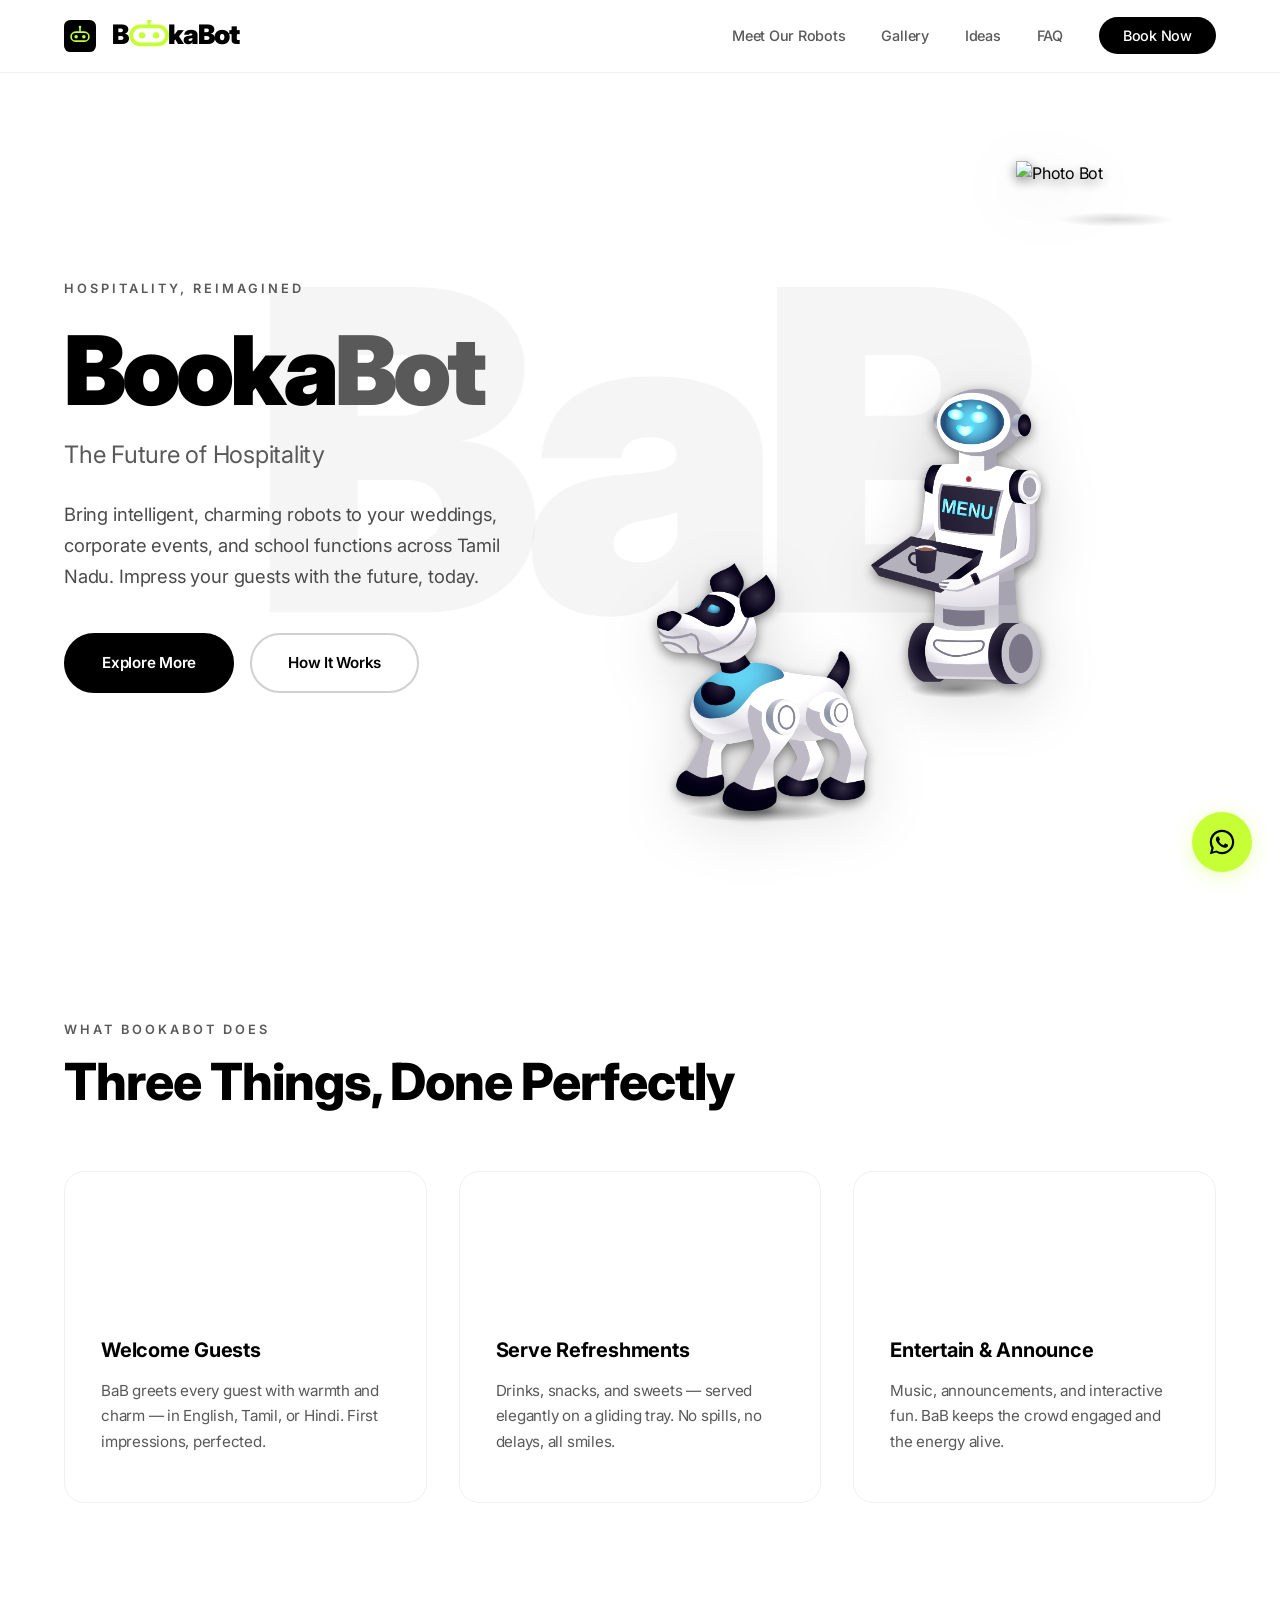
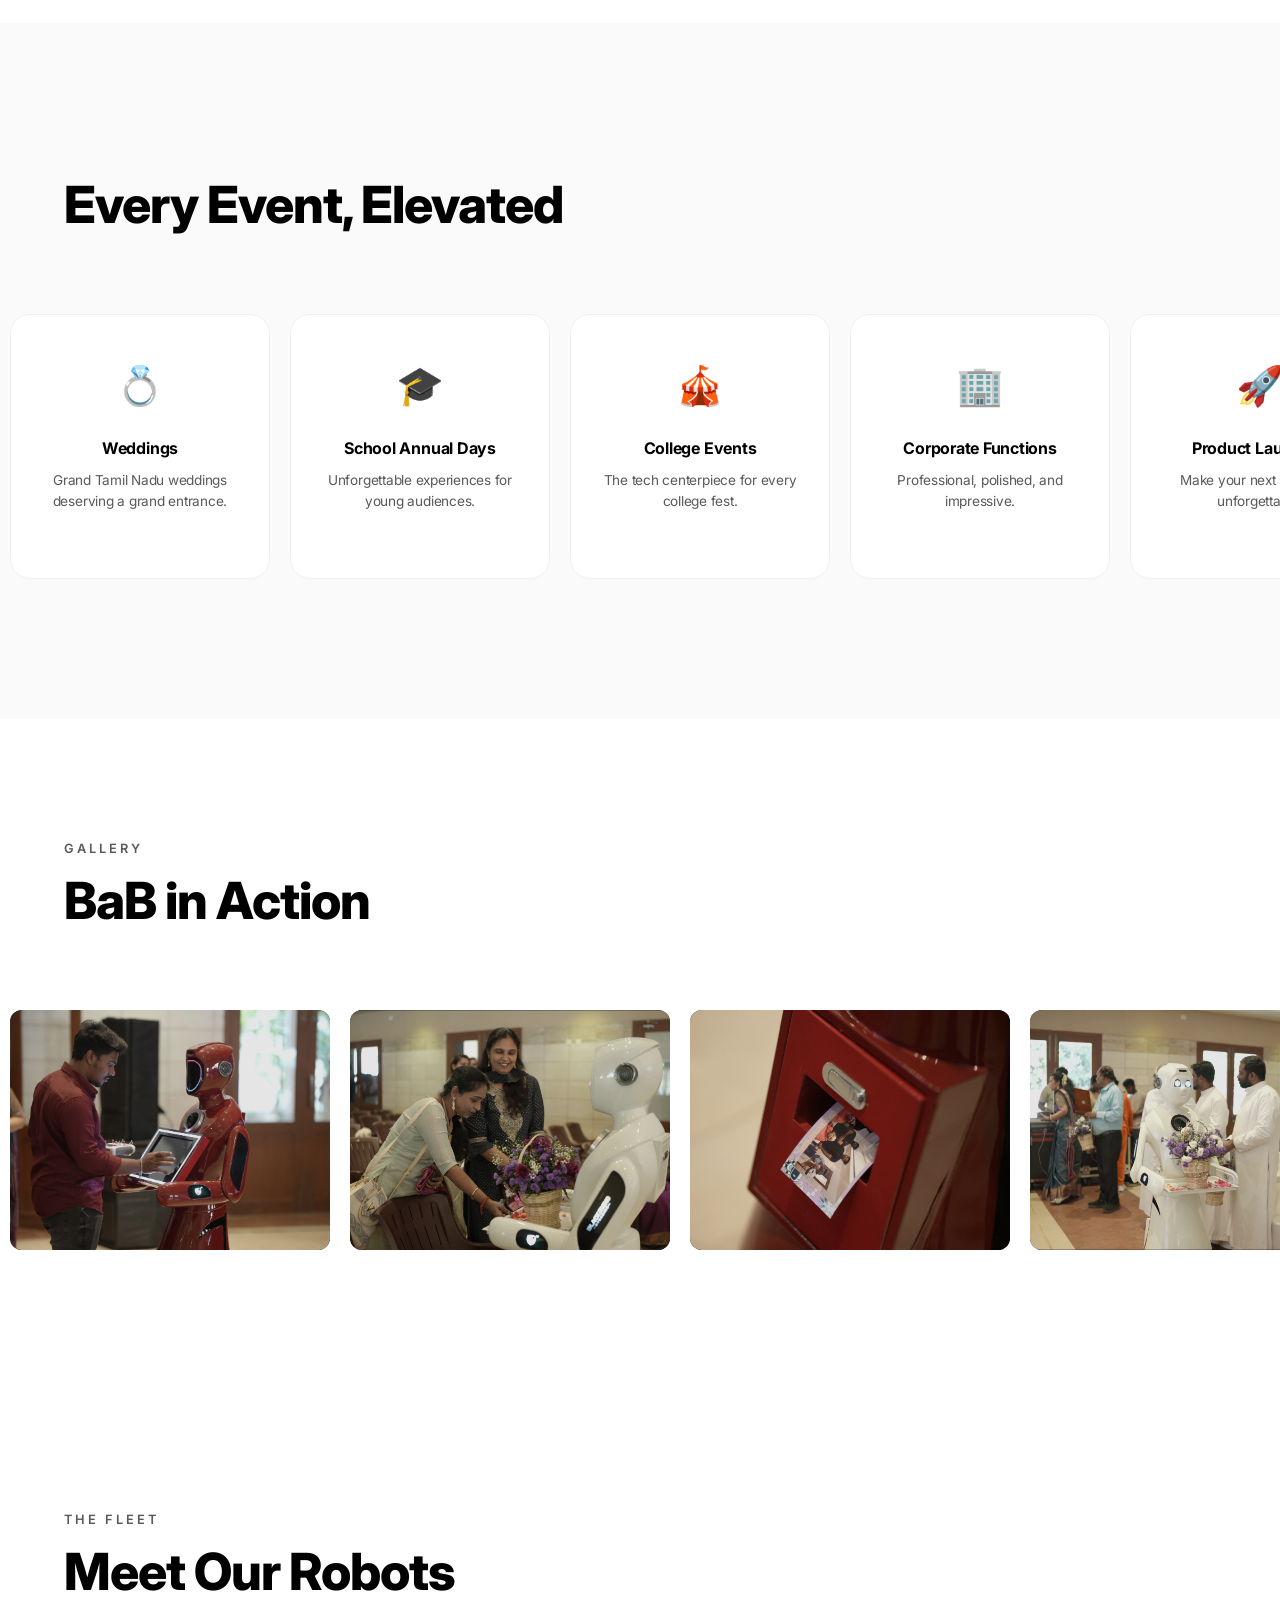
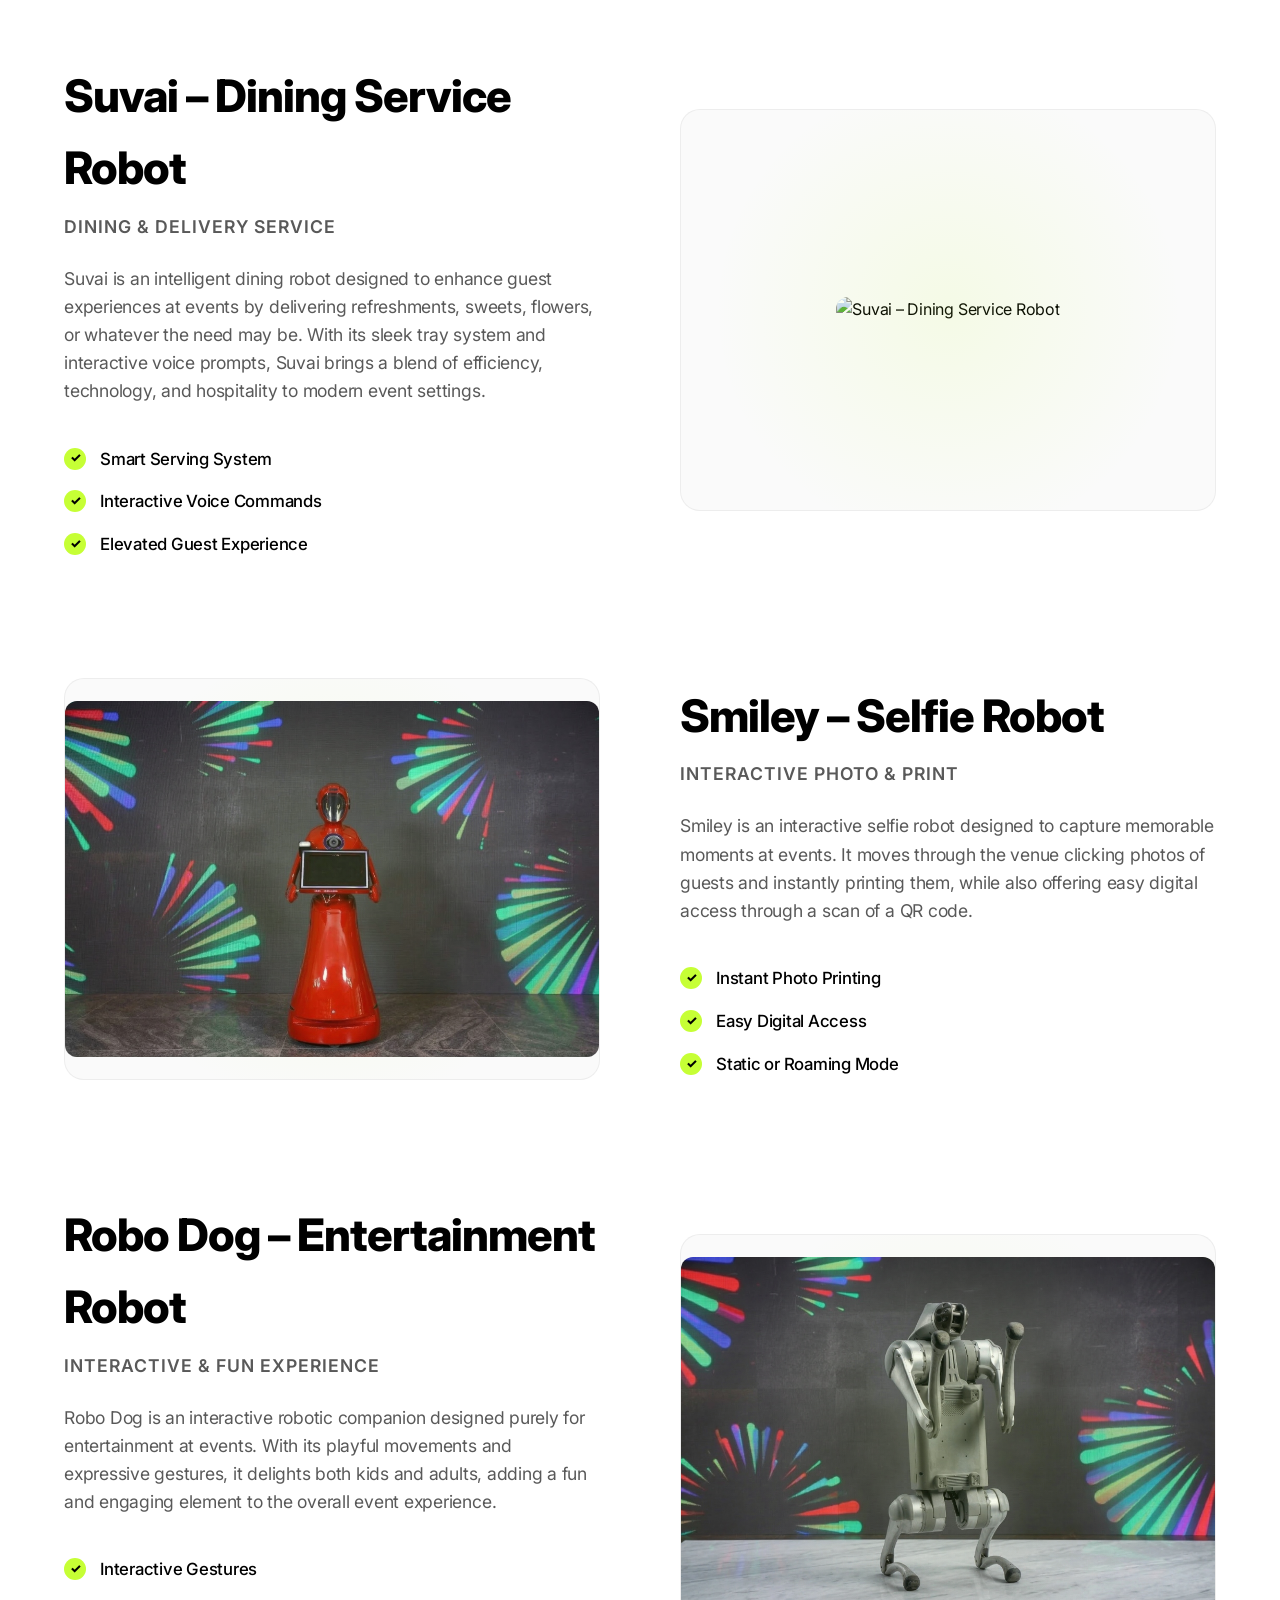
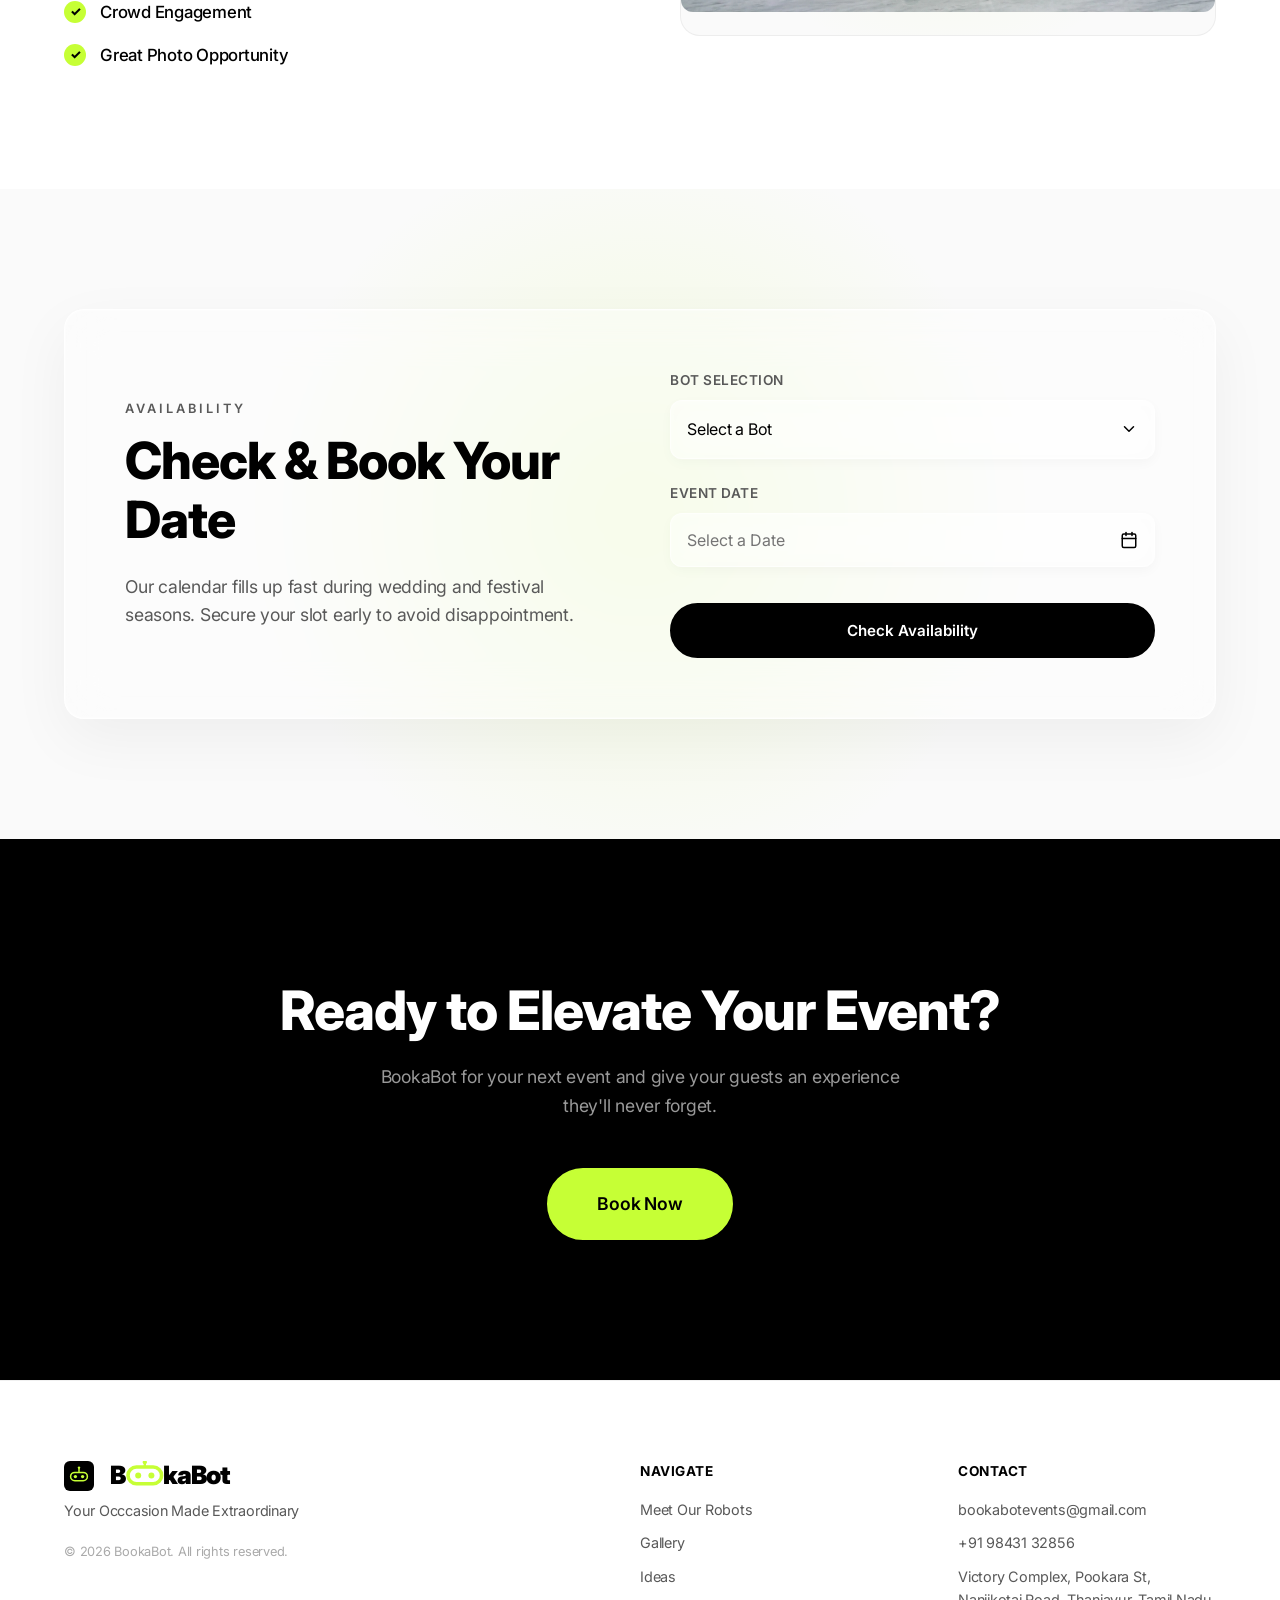
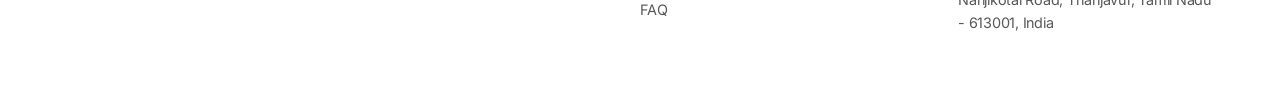
==== commit 06c0da36: "phone number change after live" ====
--- a/index.html
+++ b/index.html
@@ -493,7 +493,7 @@
         <div class="footer-links">
           <h4>Contact</h4>
           <a href="mailto:bookabotevents@gmail.com">bookabotevents@gmail.com</a>
-          <a href="tel:+919843132856">+91 98765 43210</a>
+          <a href="tel:+919843132856">+91 98431 32856</a>
           <p>Victory Complex, Pookara St, Nanjikotai Road, Thanjavur, Tamil Nadu - 613001, India</p>
         </div>
       </div>
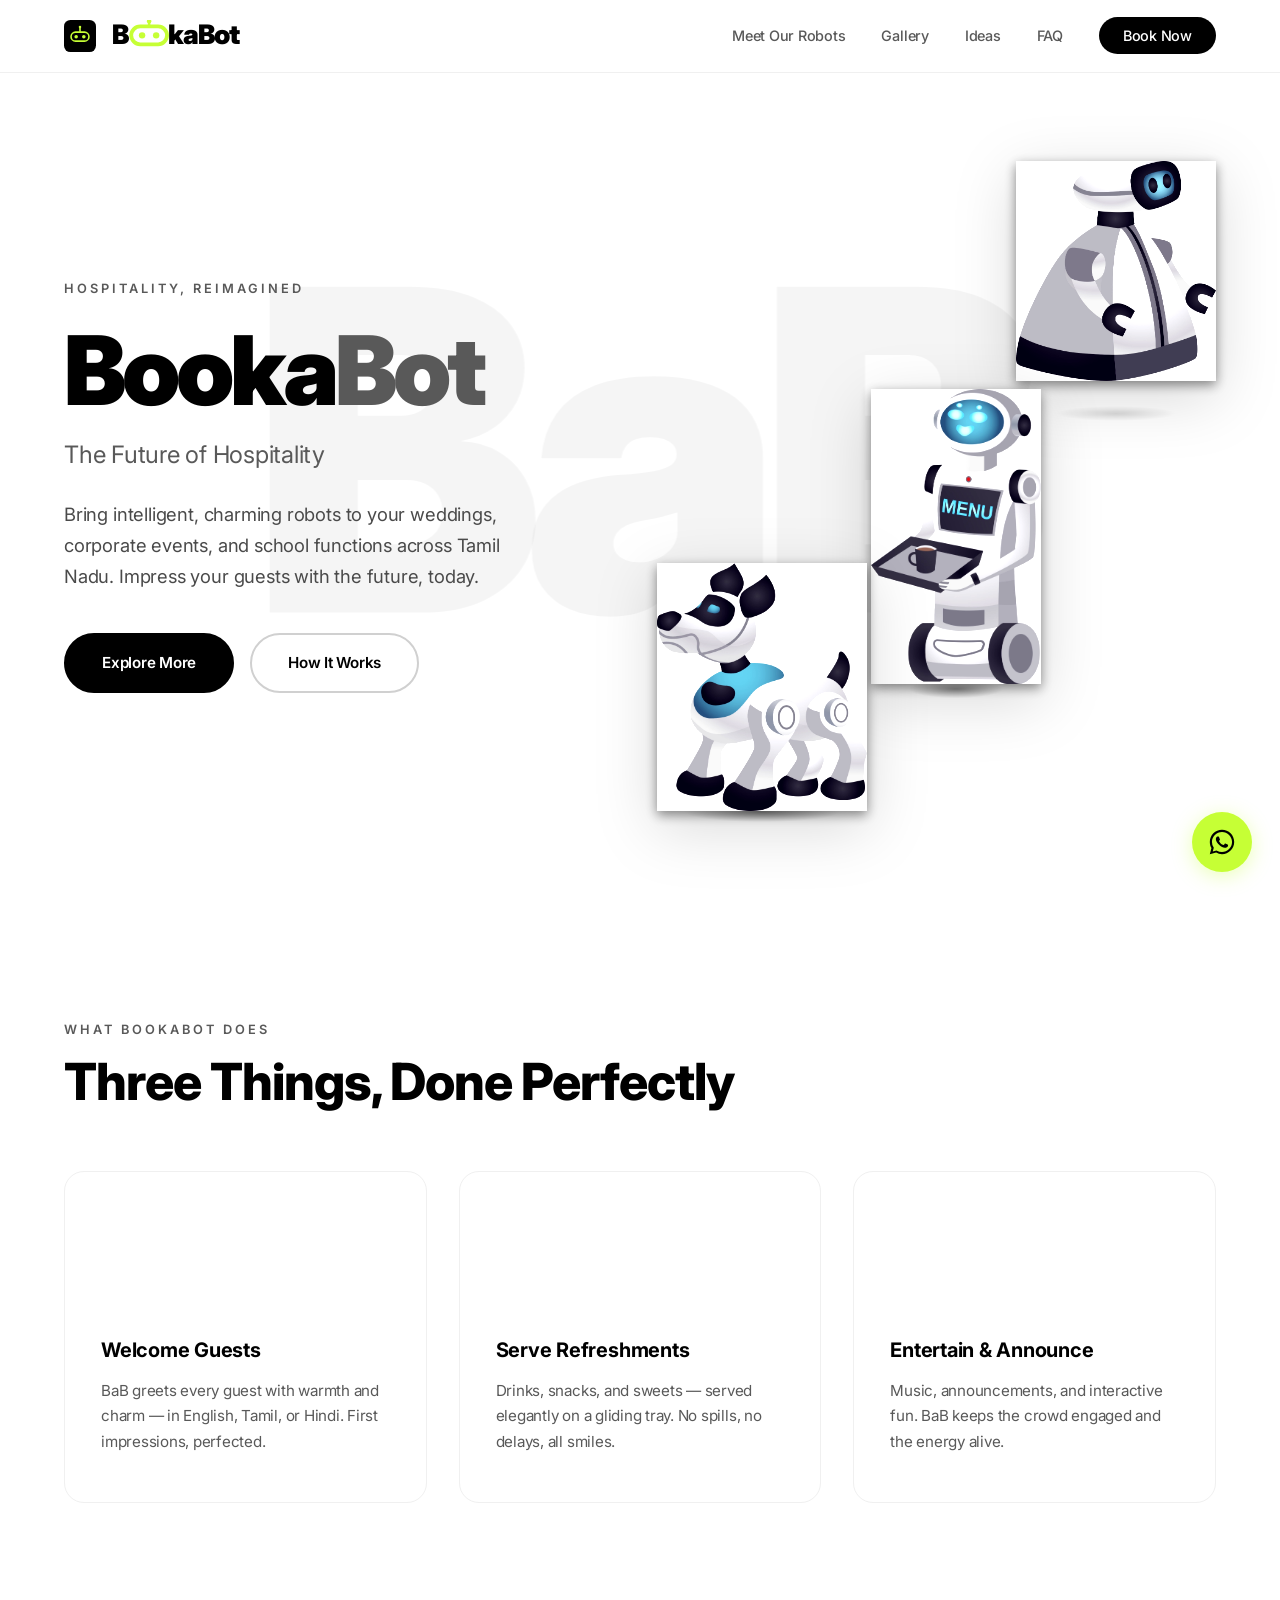
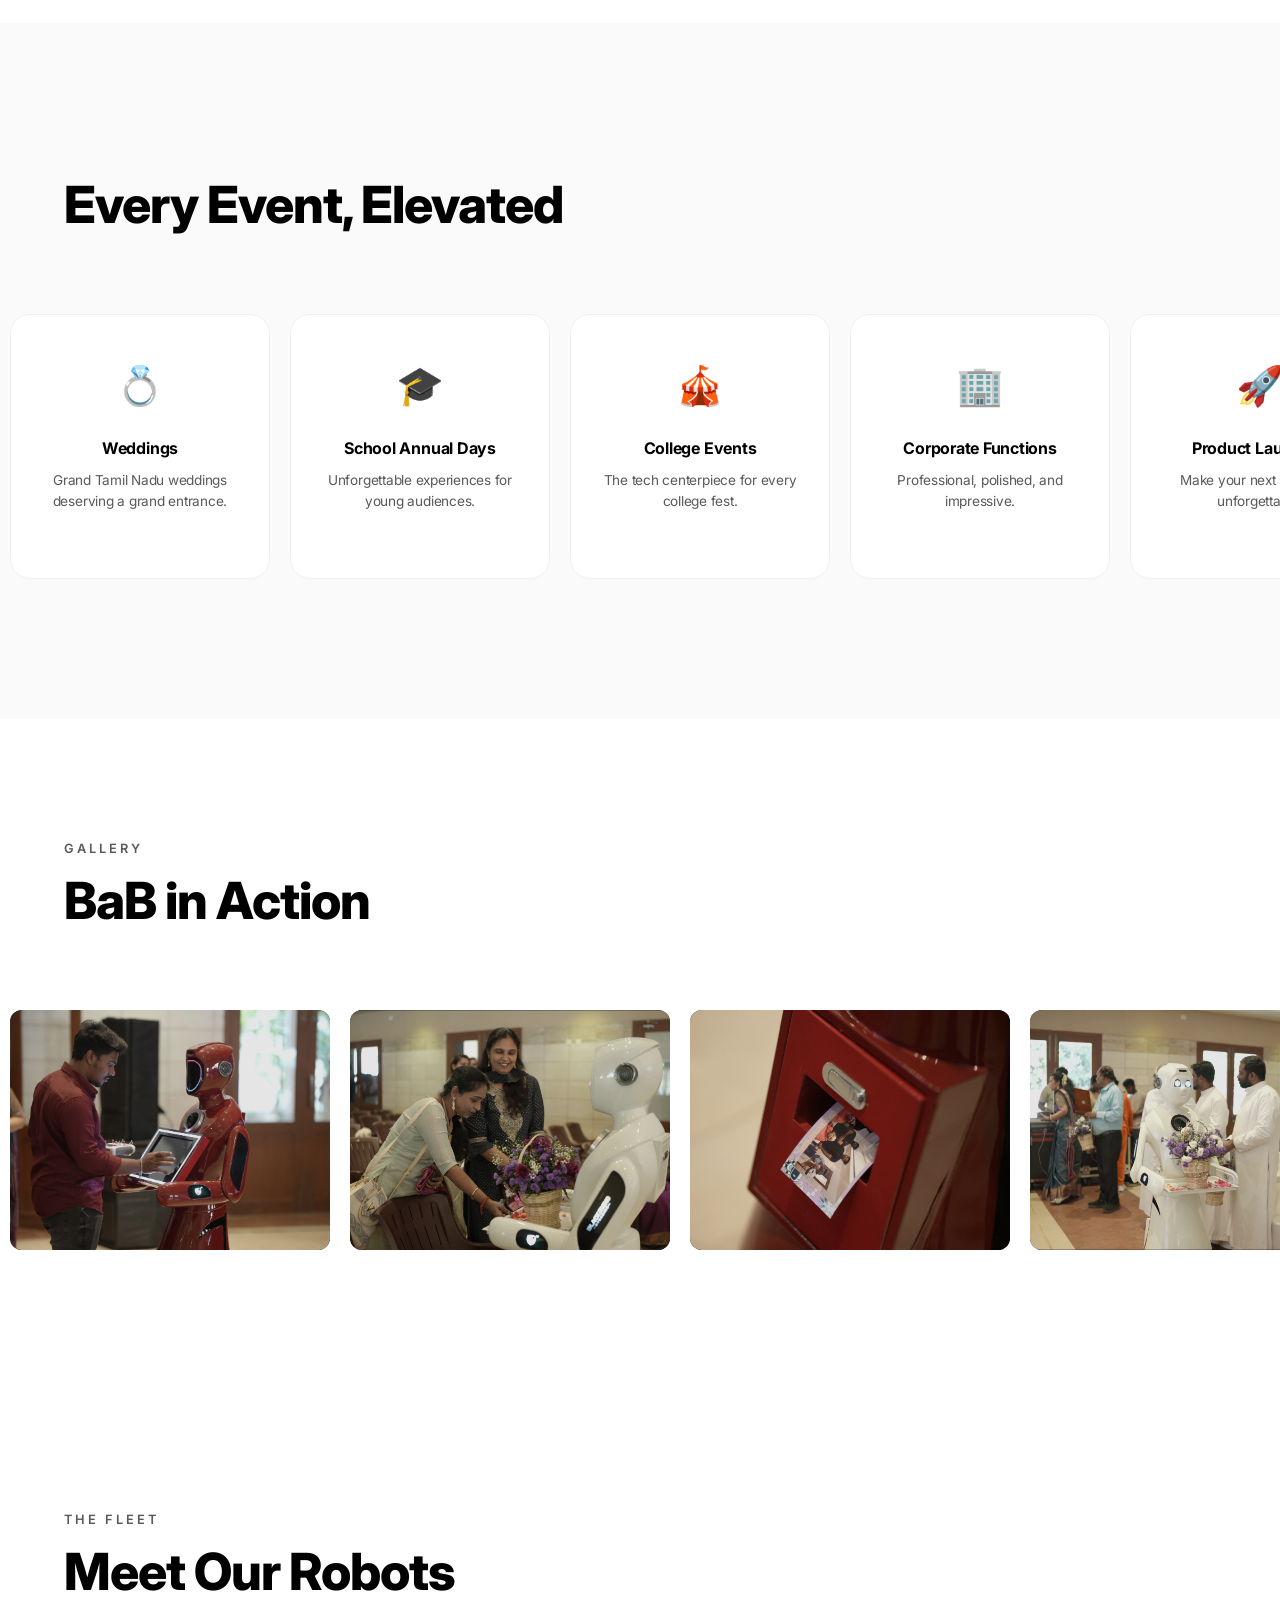
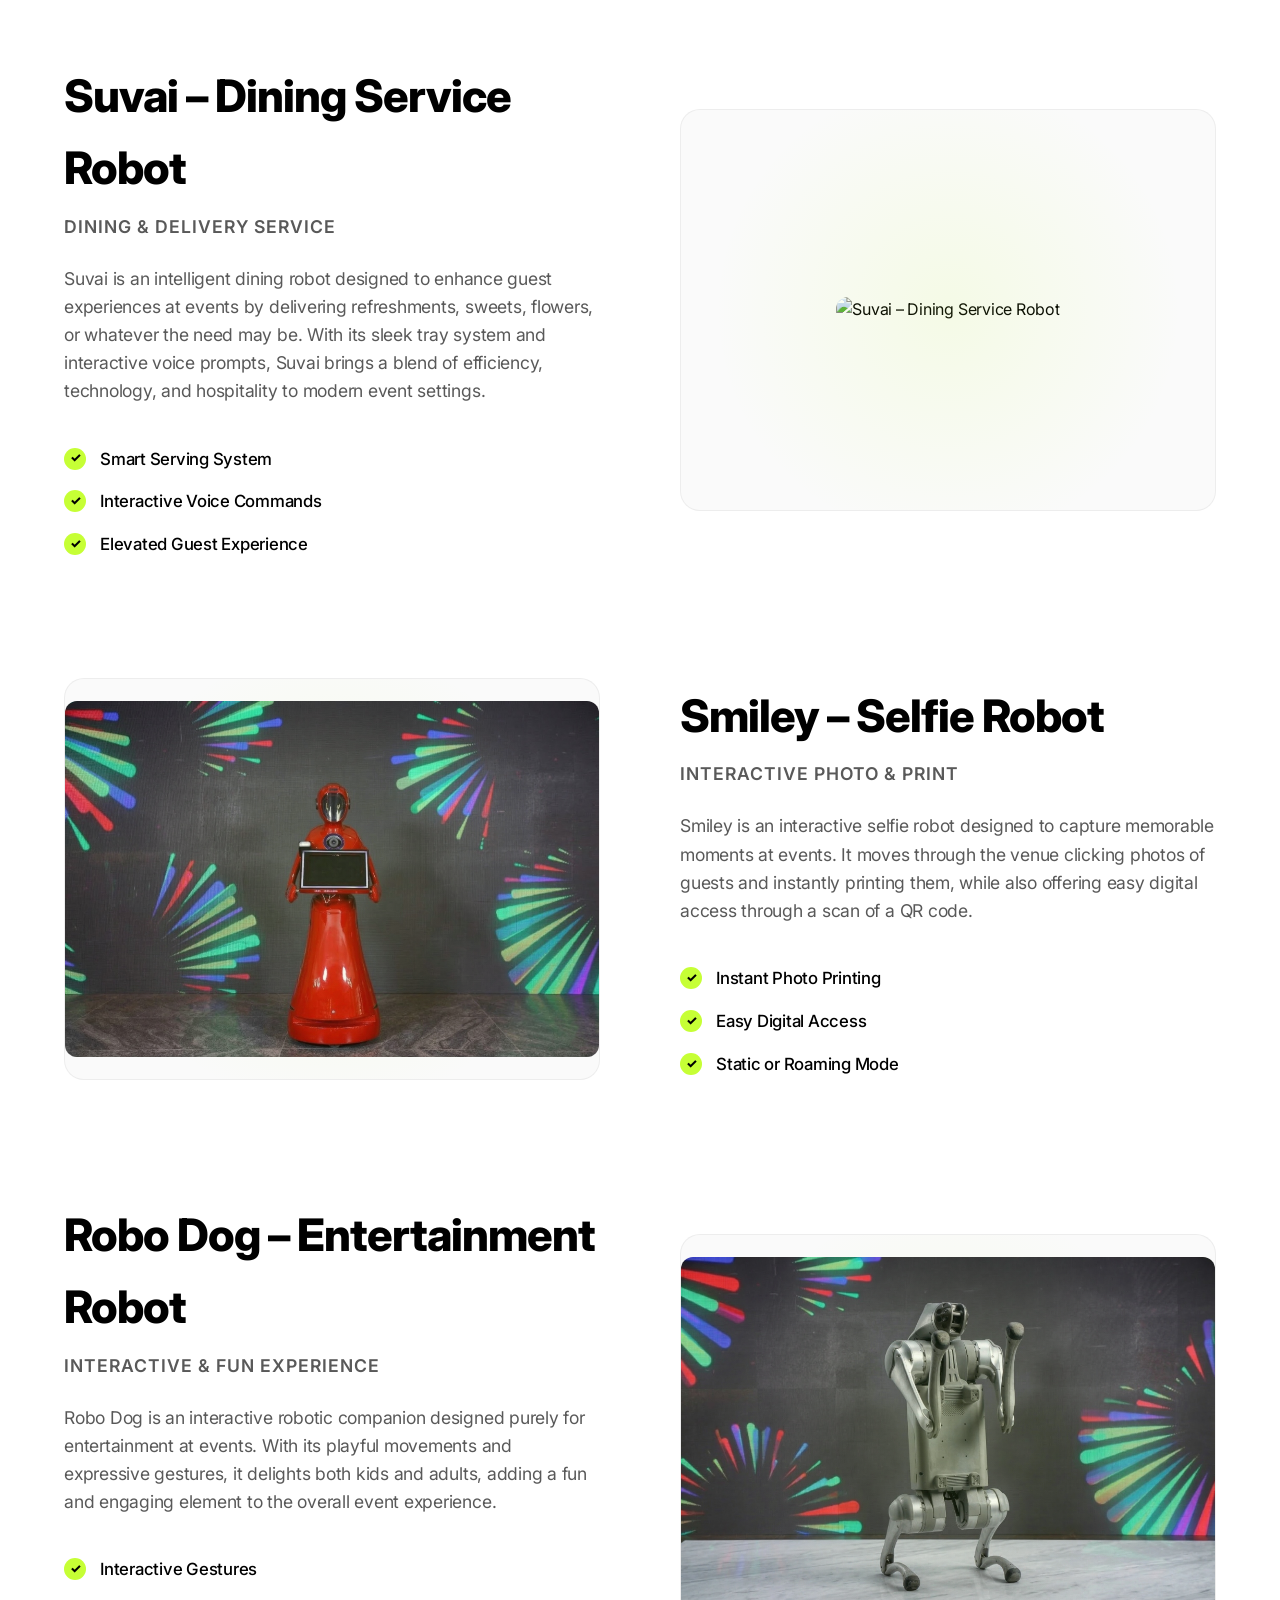
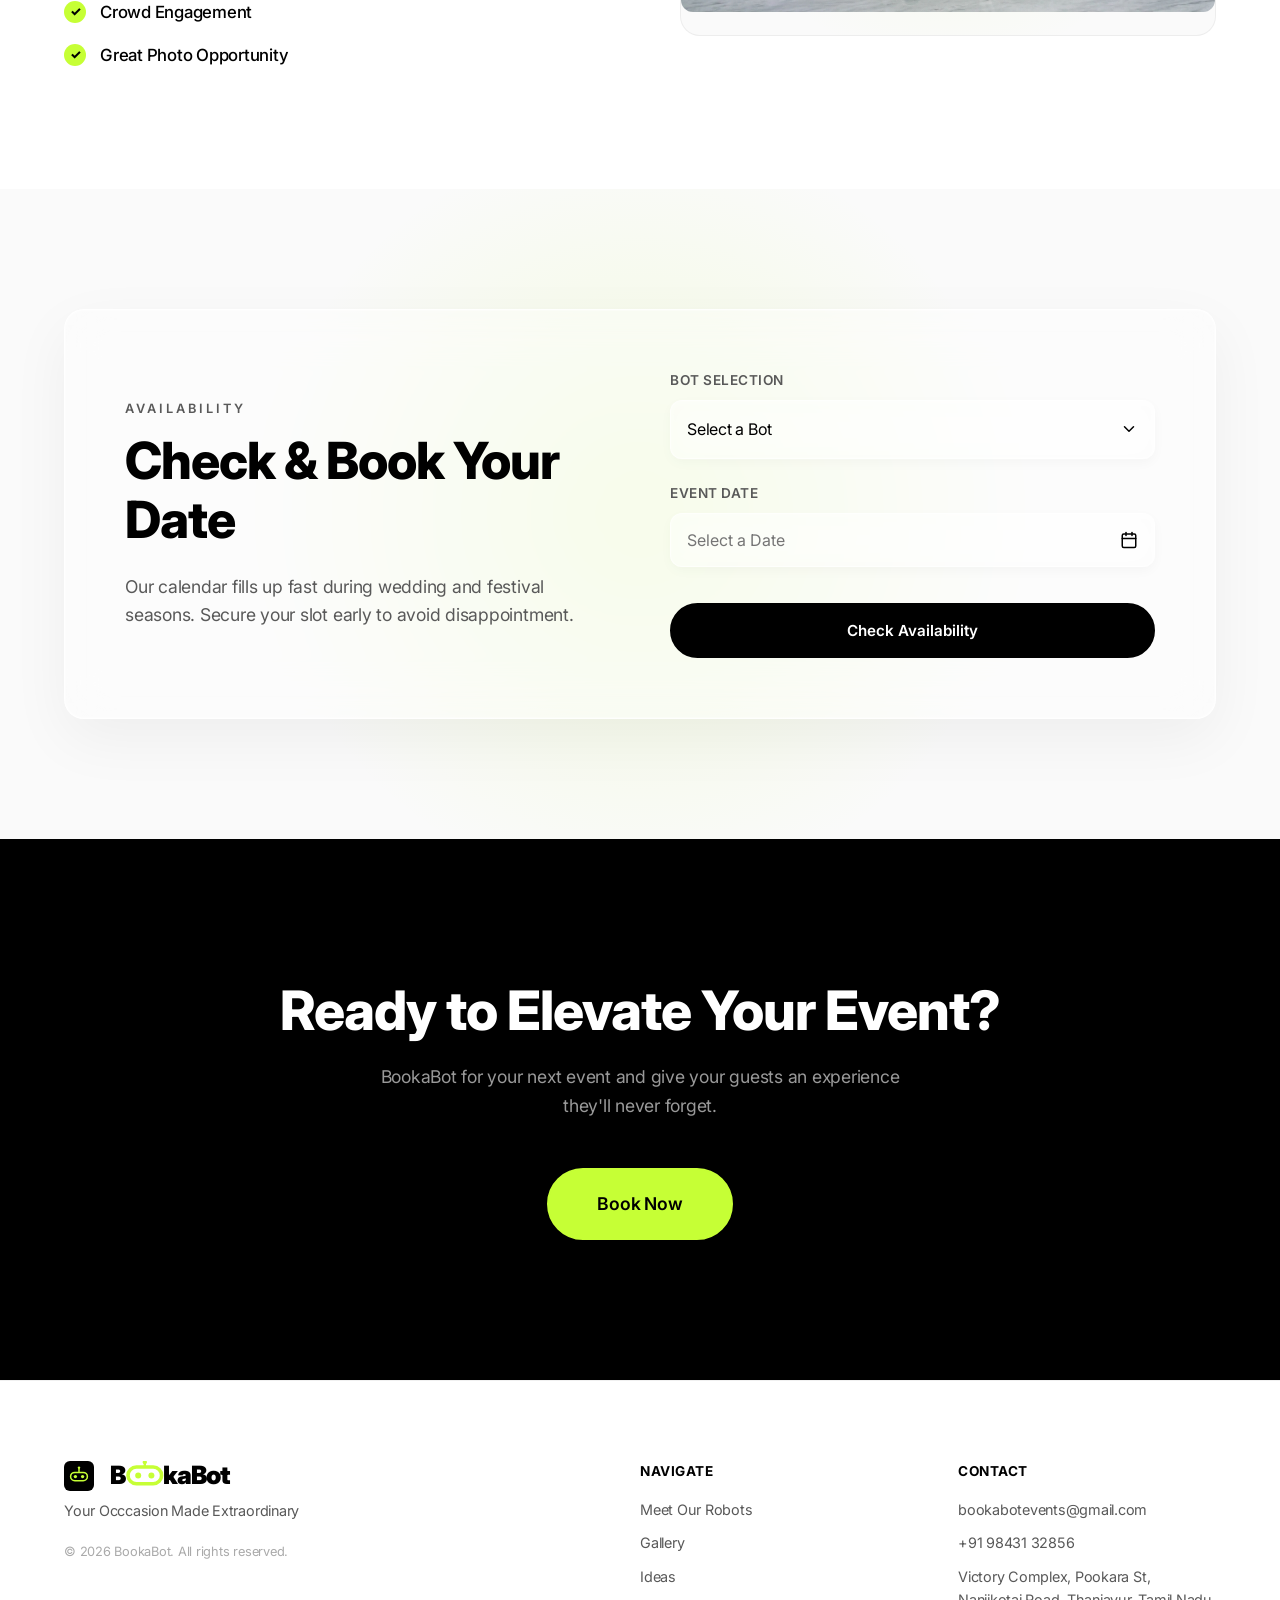
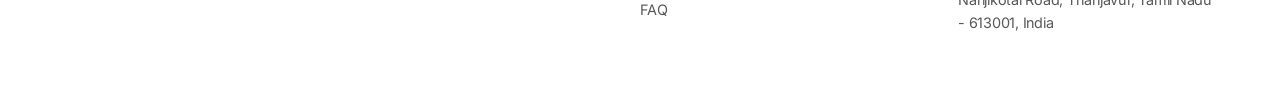
==== commit 85ce7e54: "Image size reduce" ====
--- a/index.html
+++ b/index.html
@@ -79,13 +79,13 @@
         <div class="hero-robot-wrapper">
           <!-- Floating PNG Robots -->
           <div class="hero-parallax" id="hero-bot-1-wrap">
-            <img src="assets/images/photo_bot.png" alt="Photo Bot" class="hero-floating-bot hero-bot-1">
+            <img src="assets/images/photo_bot.jpeg" alt="Photo Bot" class="hero-floating-bot hero-bot-1">
           </div>
           <div class="hero-parallax" id="hero-bot-2-wrap">
-            <img src="assets/images/serve_bot.png" alt="Serve Bot" class="hero-floating-bot hero-bot-2">
+            <img src="assets/images/serve_bot.jpeg" alt="Serve Bot" class="hero-floating-bot hero-bot-2">
           </div>
           <div class="hero-parallax" id="hero-bot-3-wrap">
-            <img src="assets/images/dog_bot.png" alt="Dog Bot" class="hero-floating-bot hero-bot-3">
+            <img src="assets/images/dog_bot.jpeg" alt="Dog Bot" class="hero-floating-bot hero-bot-3">
           </div>
         </div>
       </div>
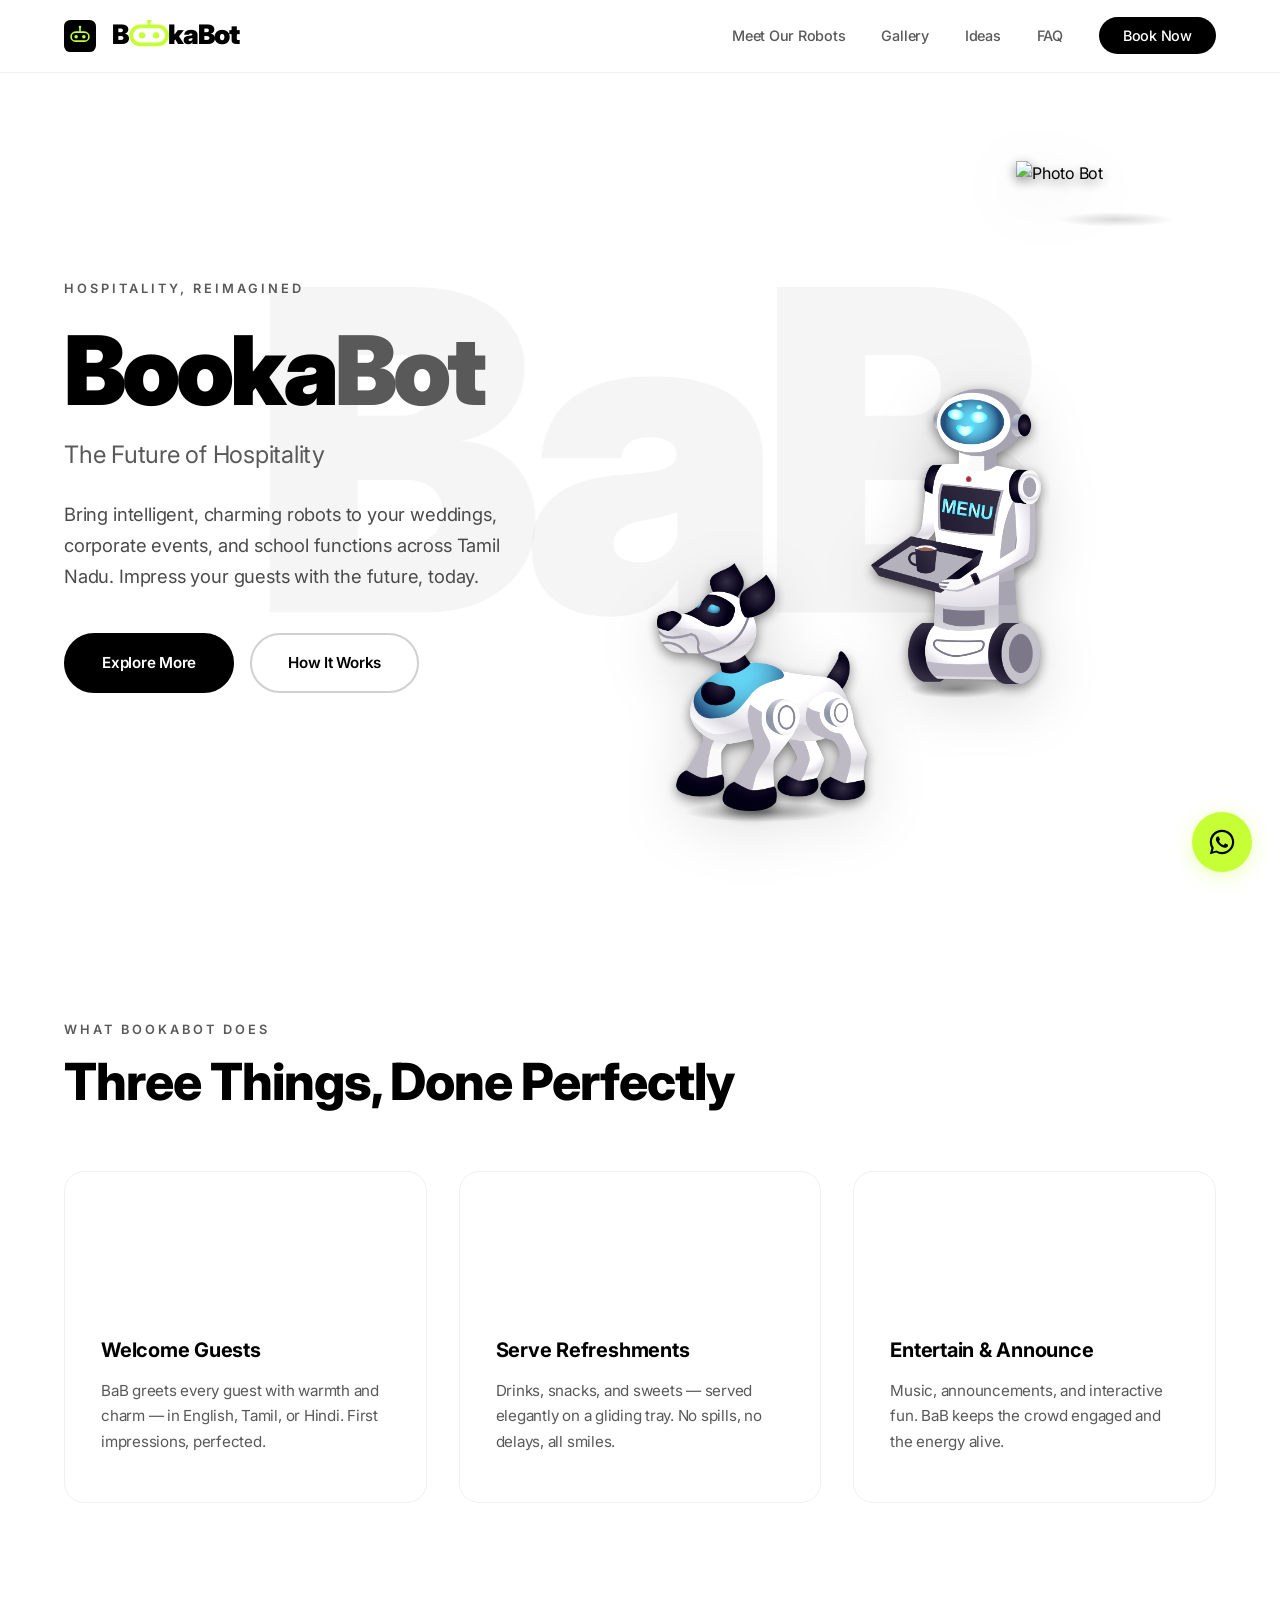
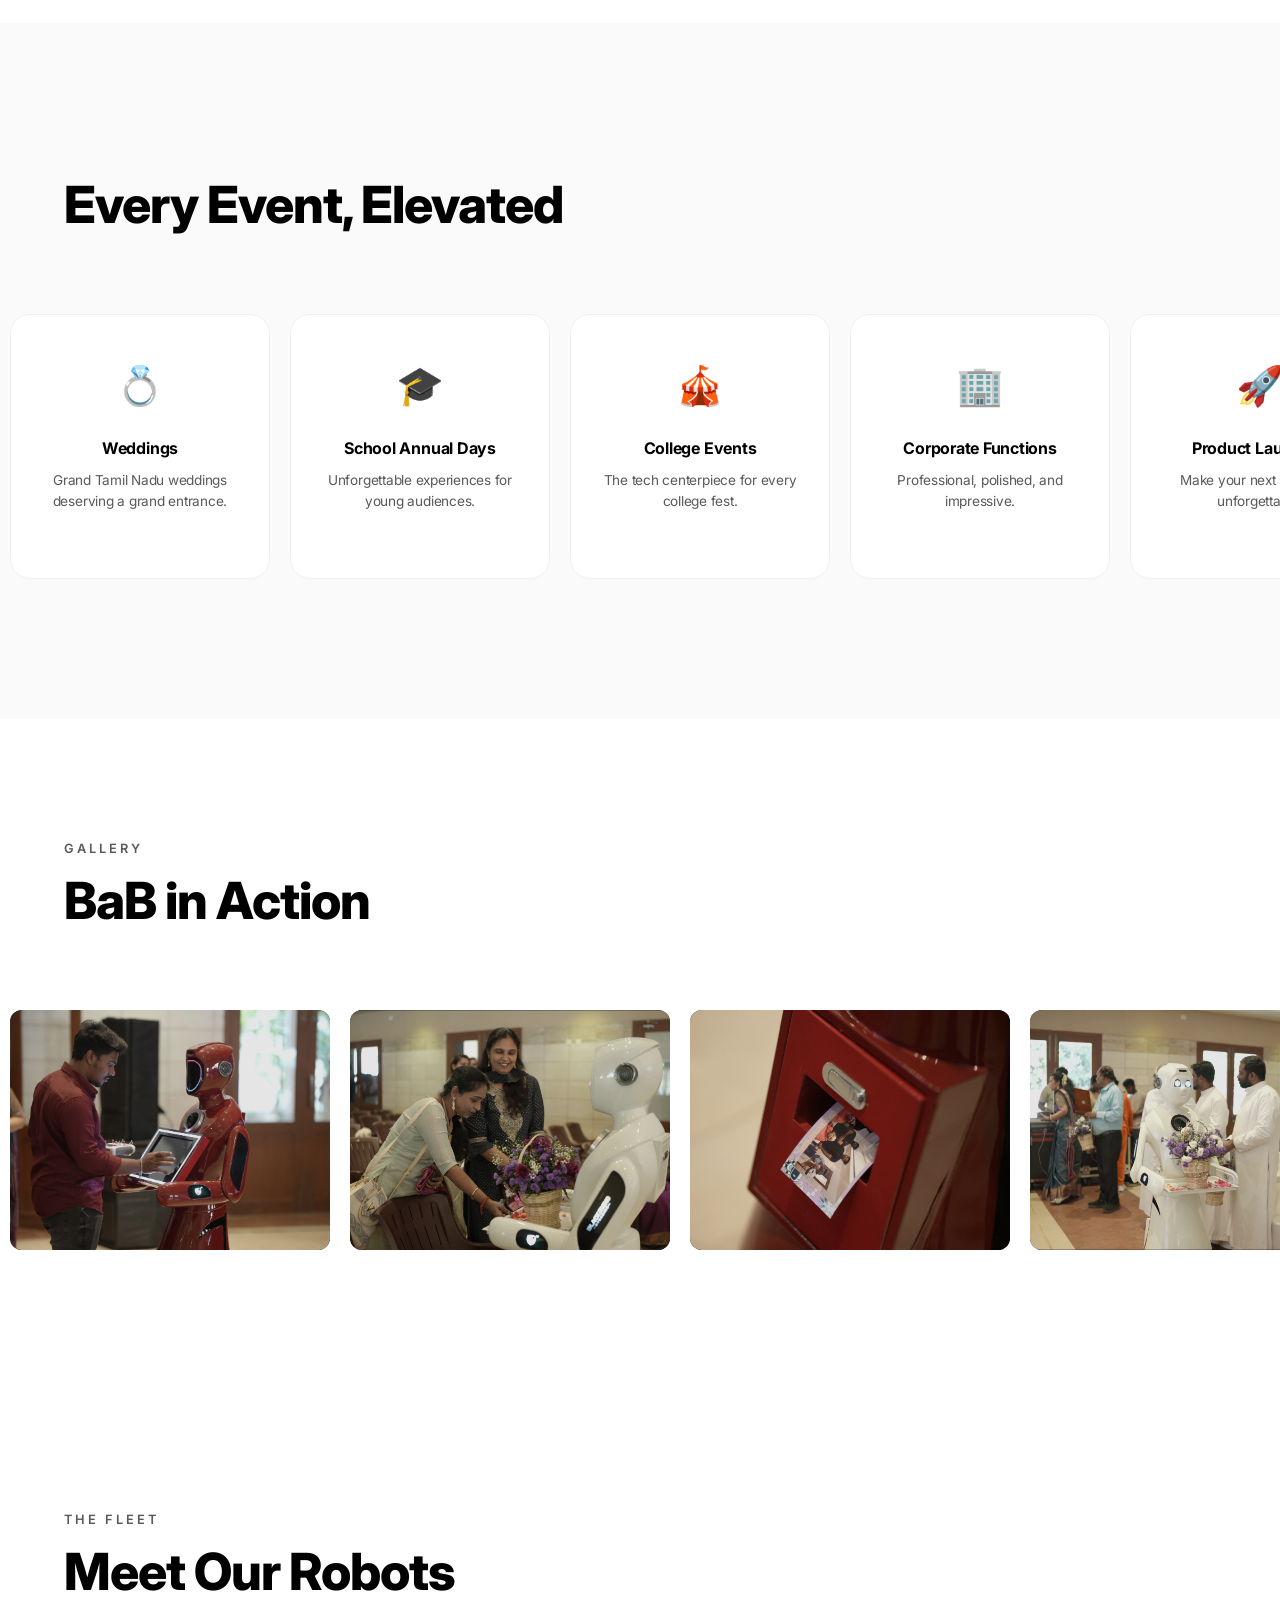
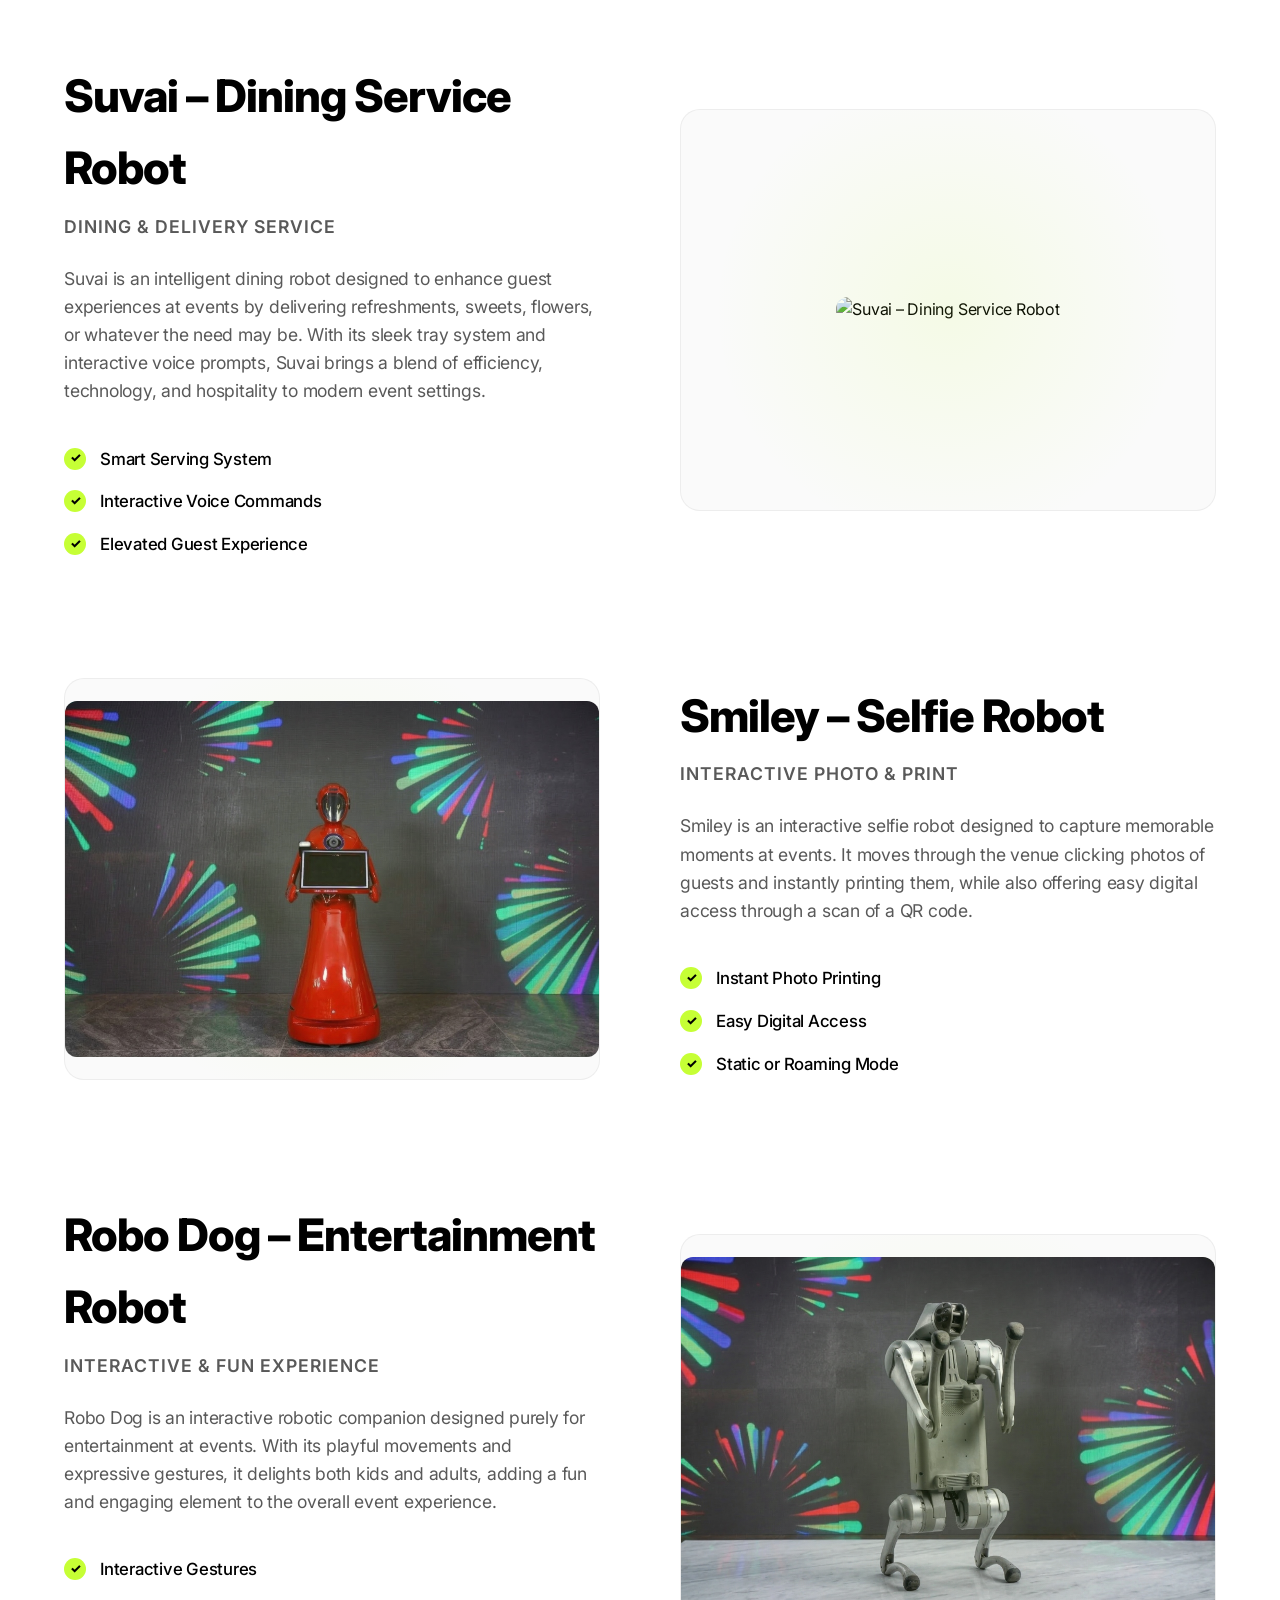
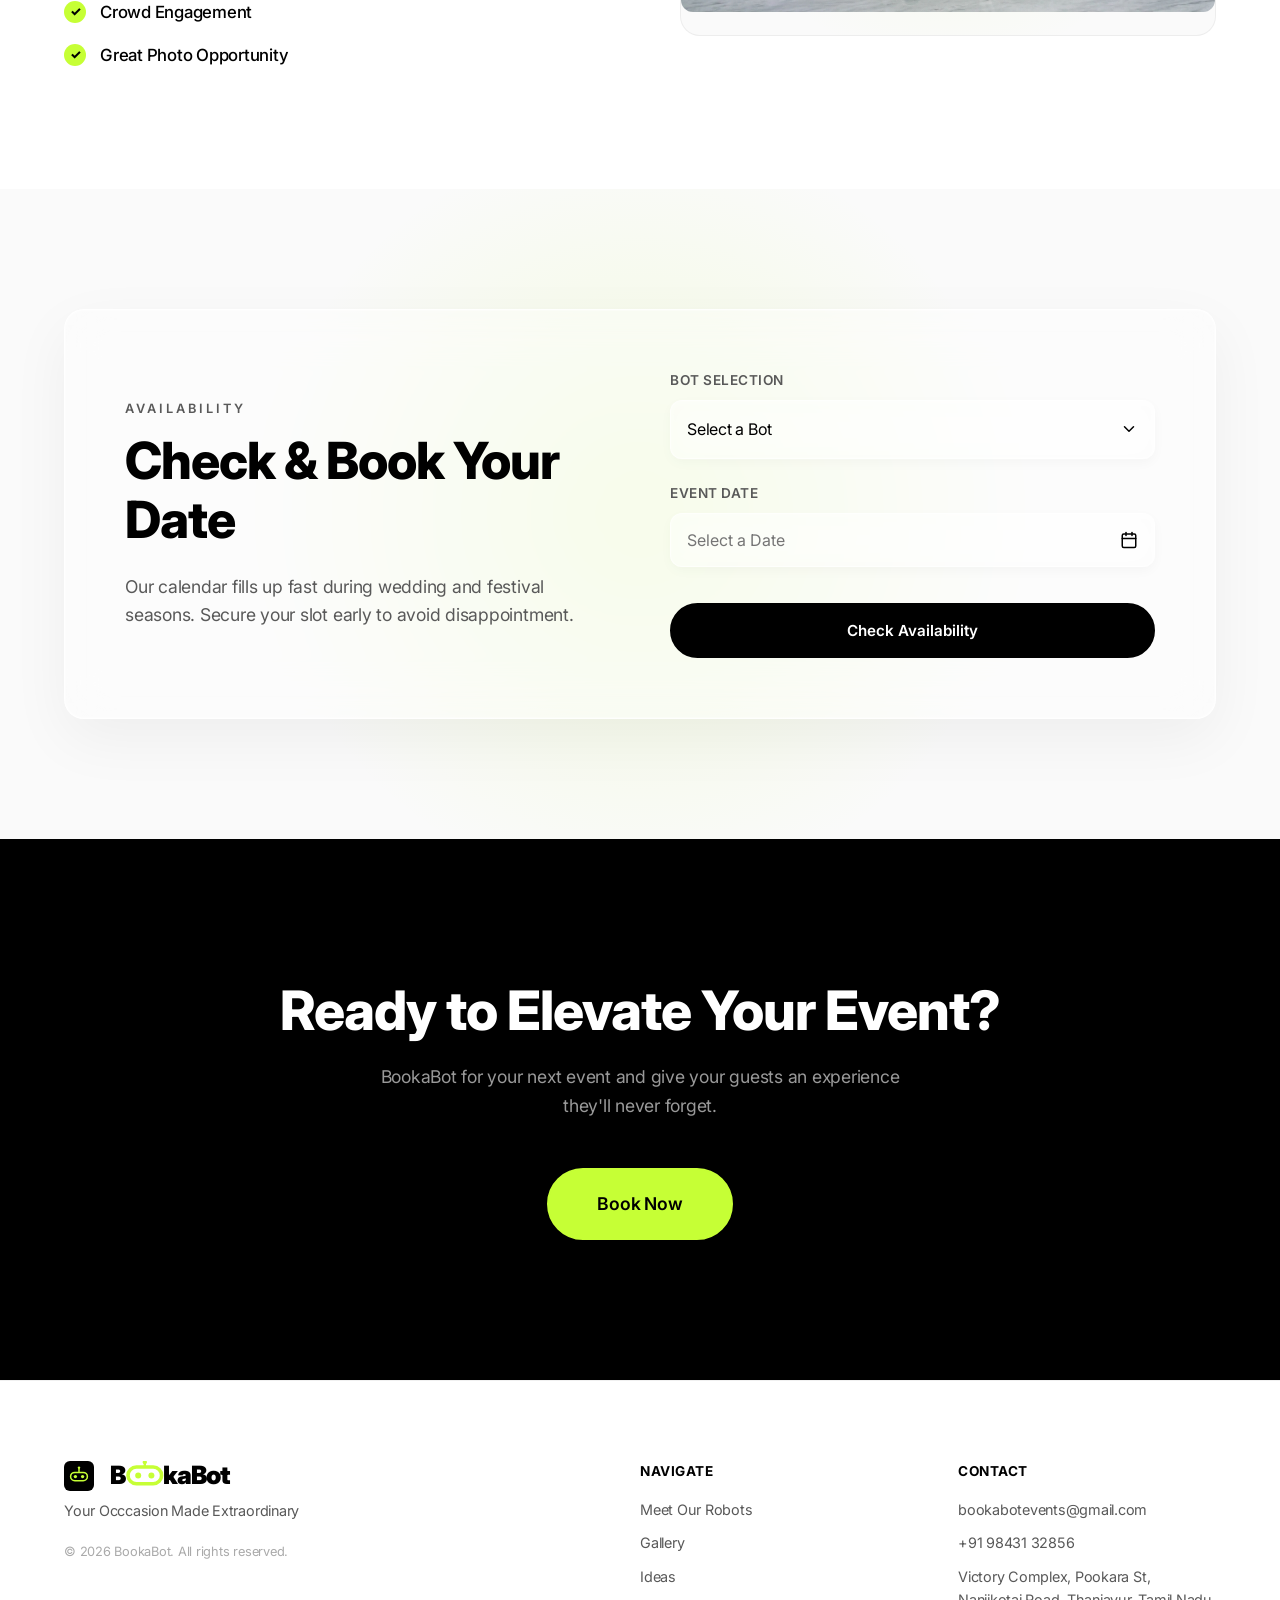
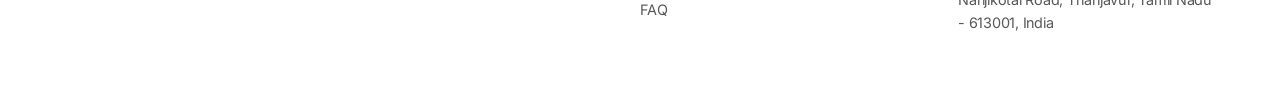
==== commit 6f4367d8: "back to png" ====
--- a/index.html
+++ b/index.html
@@ -79,13 +79,13 @@
         <div class="hero-robot-wrapper">
           <!-- Floating PNG Robots -->
           <div class="hero-parallax" id="hero-bot-1-wrap">
-            <img src="assets/images/photo_bot.jpeg" alt="Photo Bot" class="hero-floating-bot hero-bot-1">
+            <img src="assets/images/photo_bot.png" alt="Photo Bot" class="hero-floating-bot hero-bot-1">
           </div>
           <div class="hero-parallax" id="hero-bot-2-wrap">
-            <img src="assets/images/serve_bot.jpeg" alt="Serve Bot" class="hero-floating-bot hero-bot-2">
+            <img src="assets/images/serve_bot.png" alt="Serve Bot" class="hero-floating-bot hero-bot-2">
           </div>
           <div class="hero-parallax" id="hero-bot-3-wrap">
-            <img src="assets/images/dog_bot.jpeg" alt="Dog Bot" class="hero-floating-bot hero-bot-3">
+            <img src="assets/images/dog_bot.png" alt="Dog Bot" class="hero-floating-bot hero-bot-3">
           </div>
         </div>
       </div>
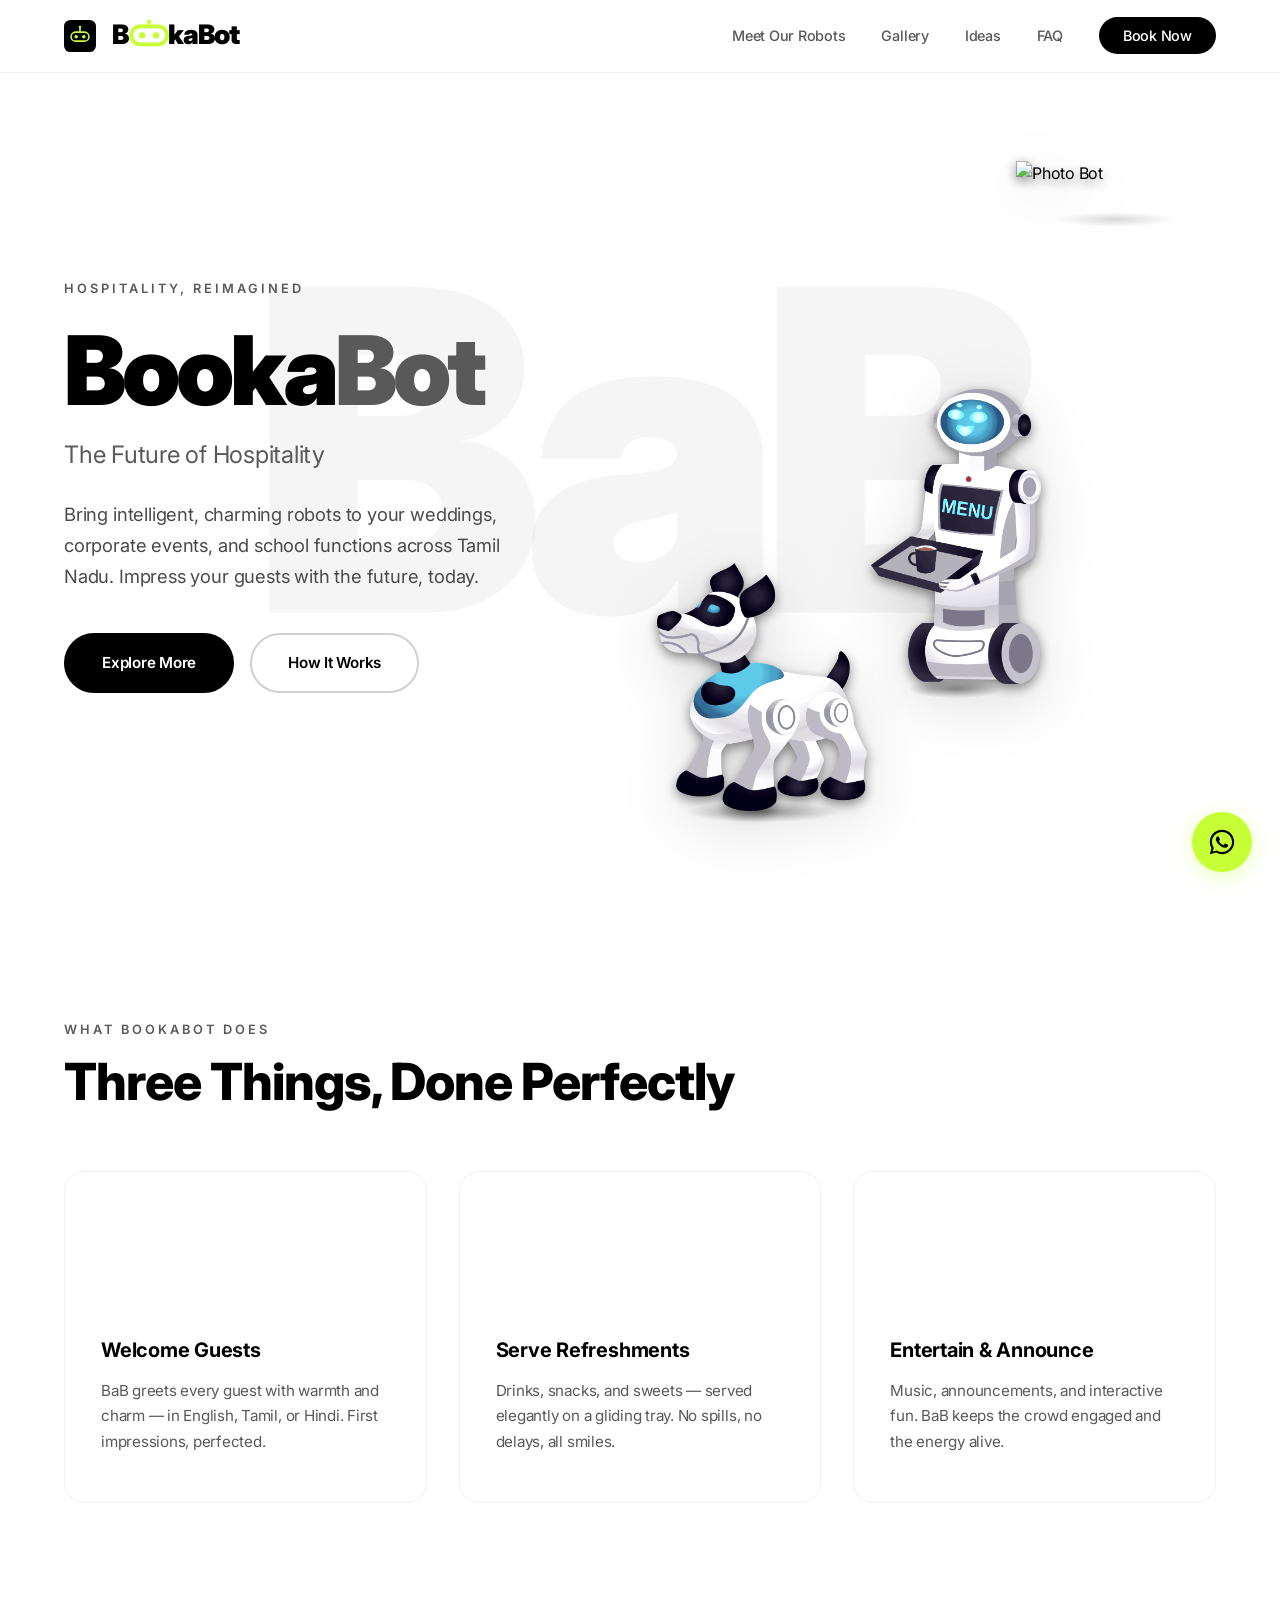
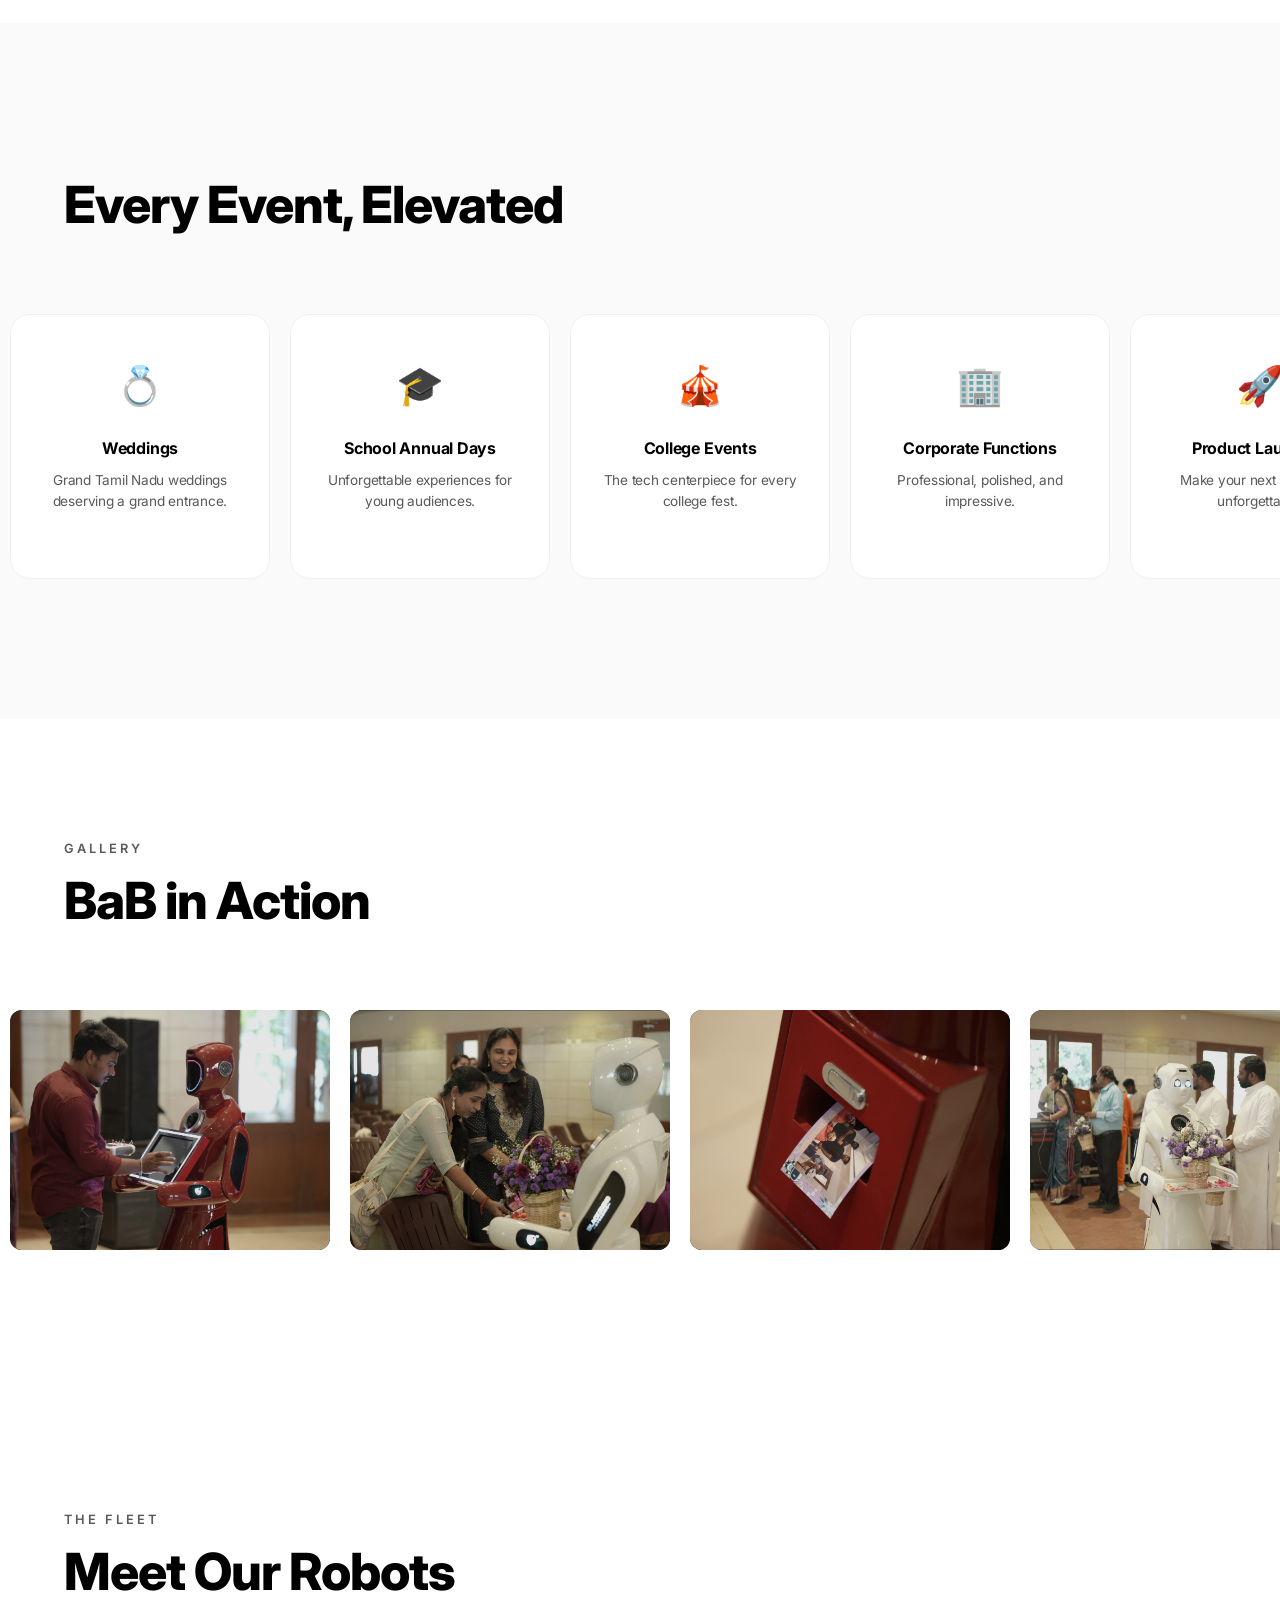
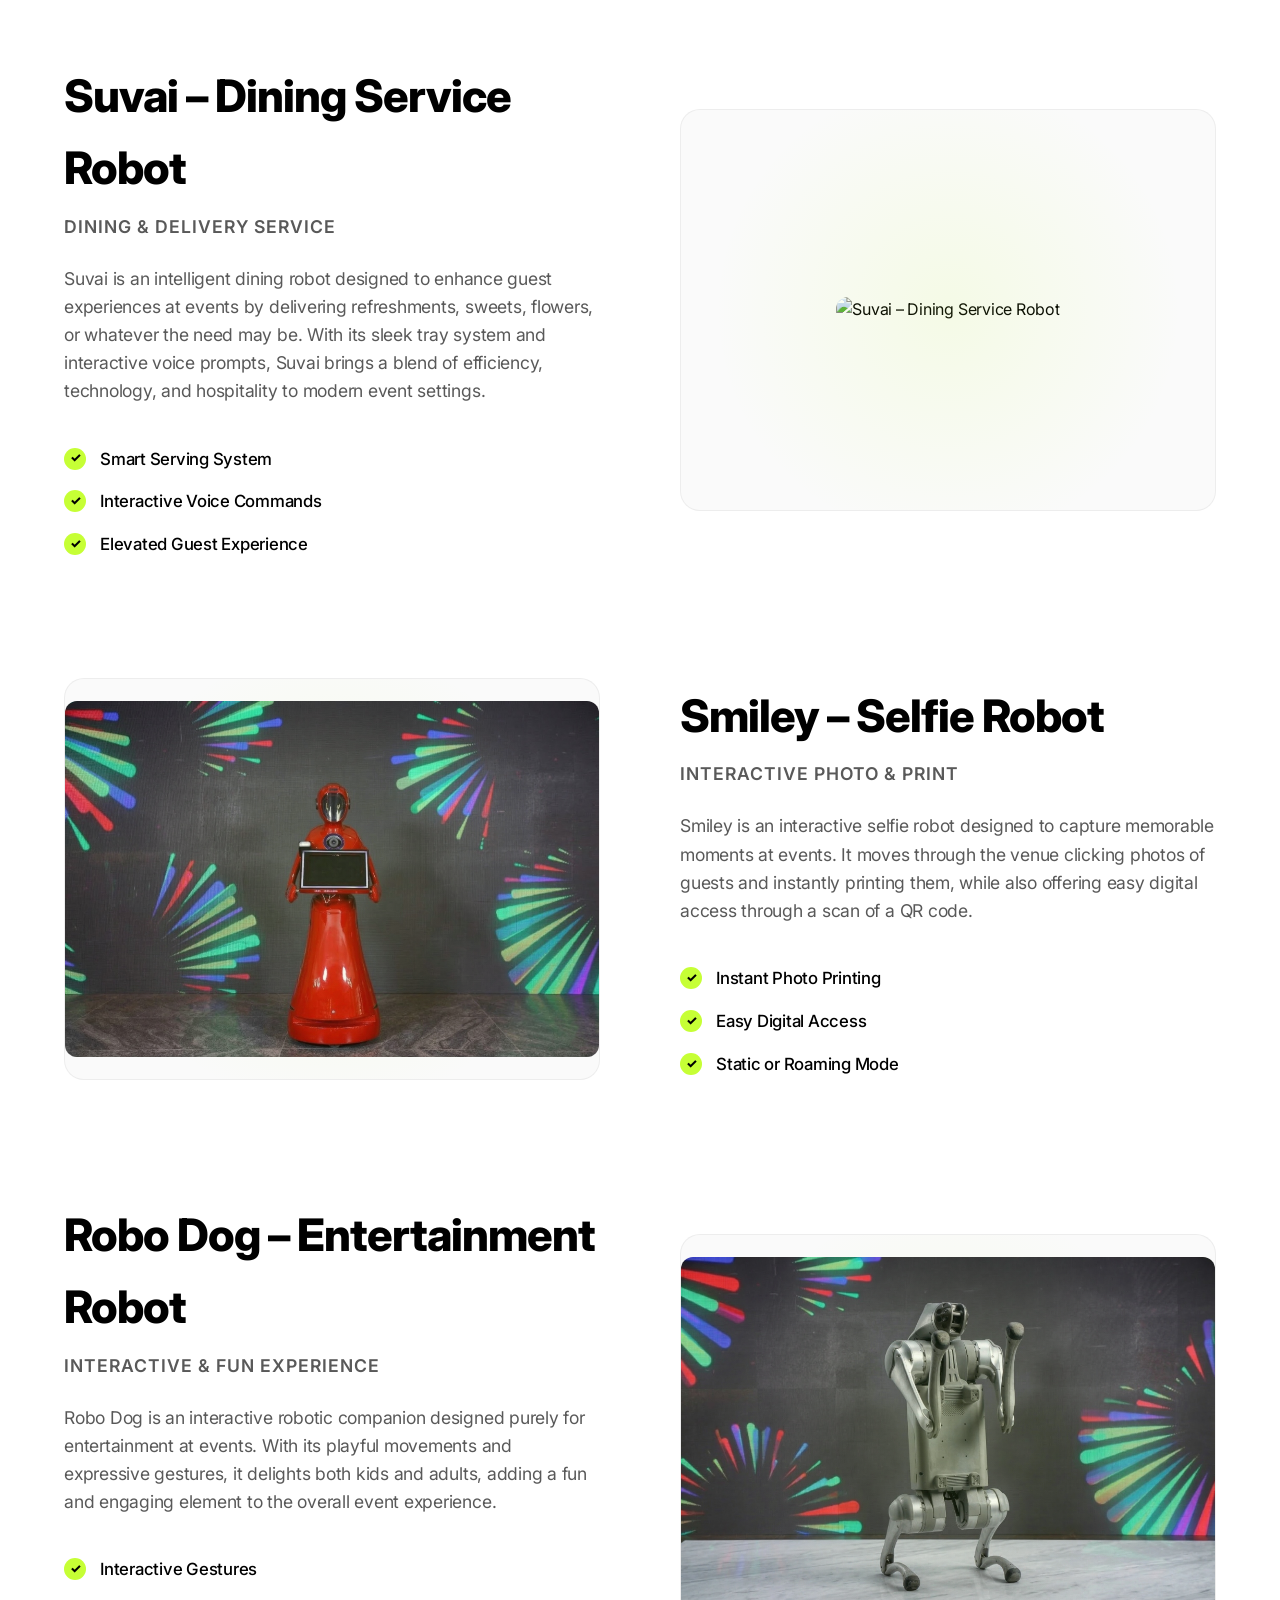
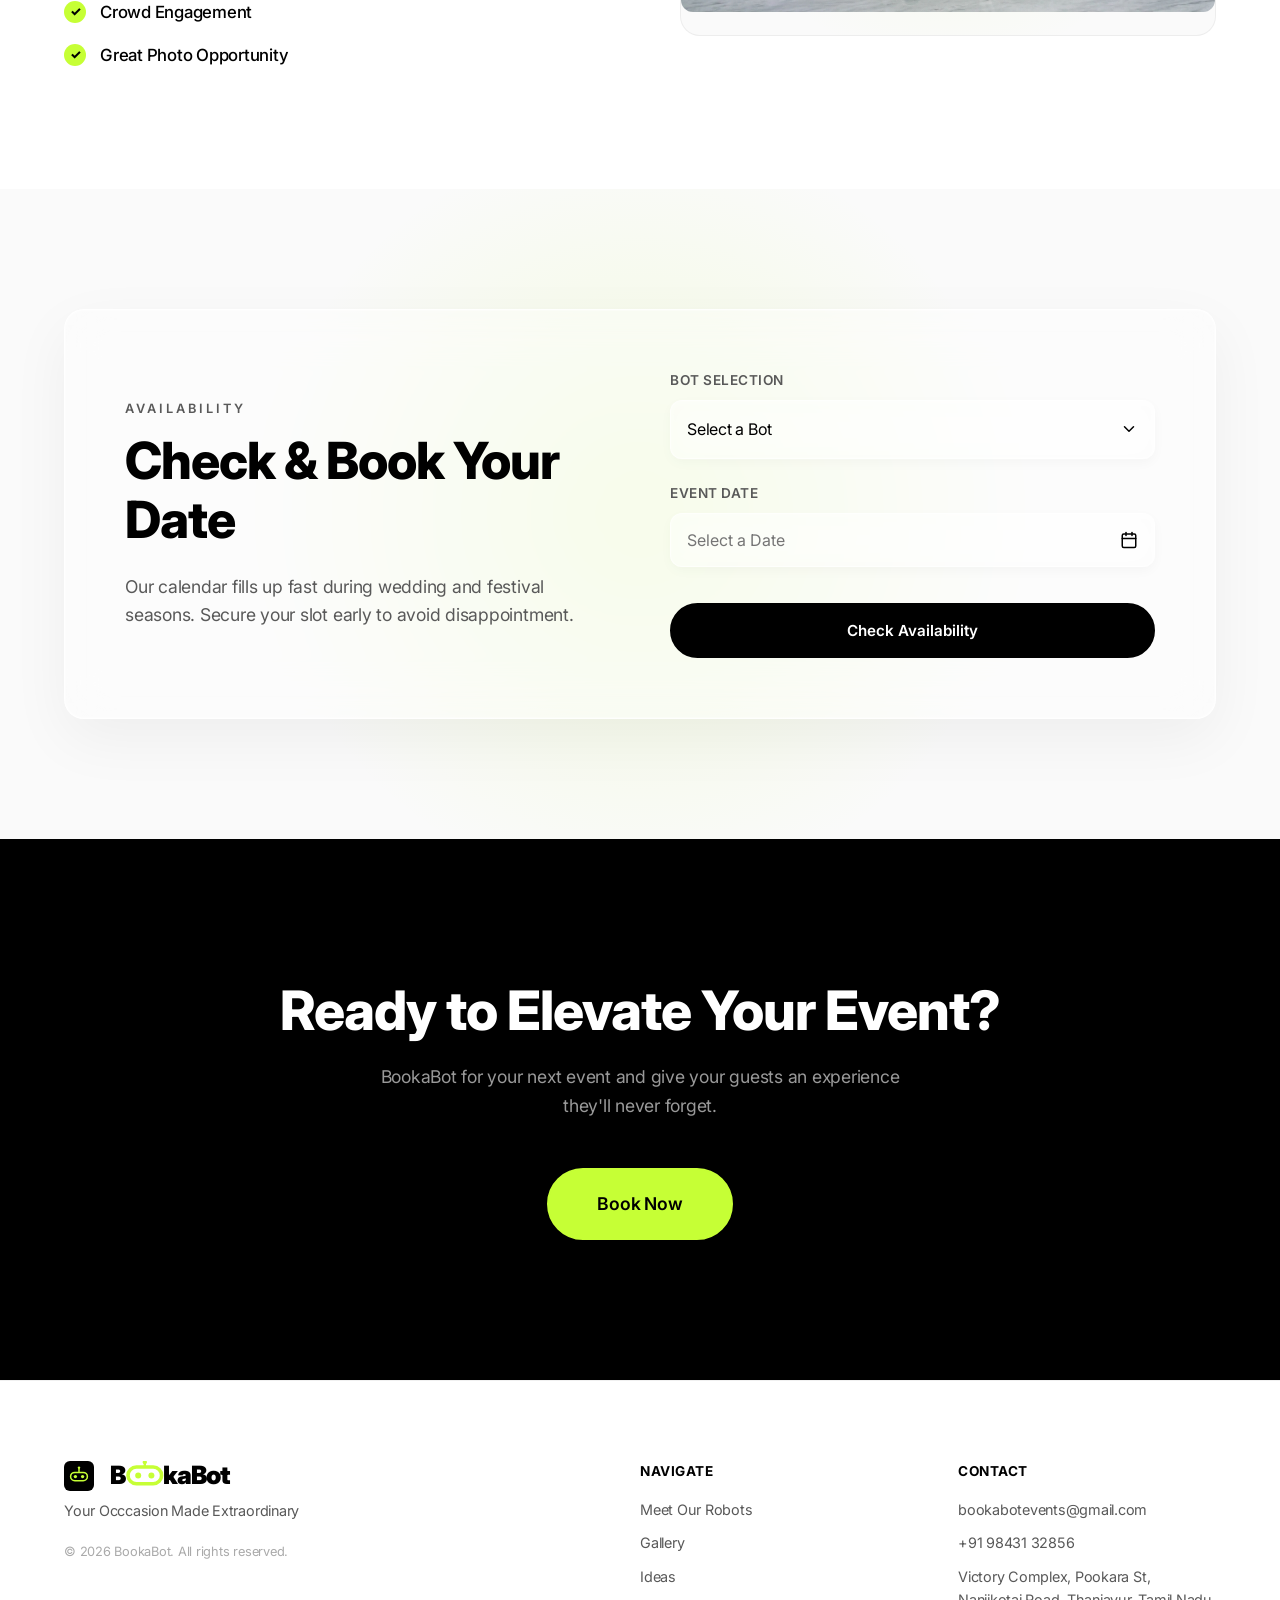
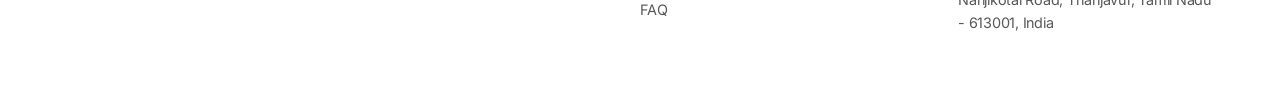
==== commit 8c6f8f8a: "Favicon asset upload" ====
--- a/index.html
+++ b/index.html
@@ -5,6 +5,7 @@
   <meta charset="UTF-8">
   <meta name="viewport" content="width=device-width, initial-scale=1.0">
   <title>BookaBot — The Future of Hospitality</title>
+  <link rel="icon" type="image/png" href="assets/images/favicon.png">
   <meta name="description"
     content="BookaBot (BaB) — Premium hospitality robot rental for weddings, schools, colleges, and corporate events in Tamil Nadu.">
   <link rel="preconnect" href="https://fonts.googleapis.com">
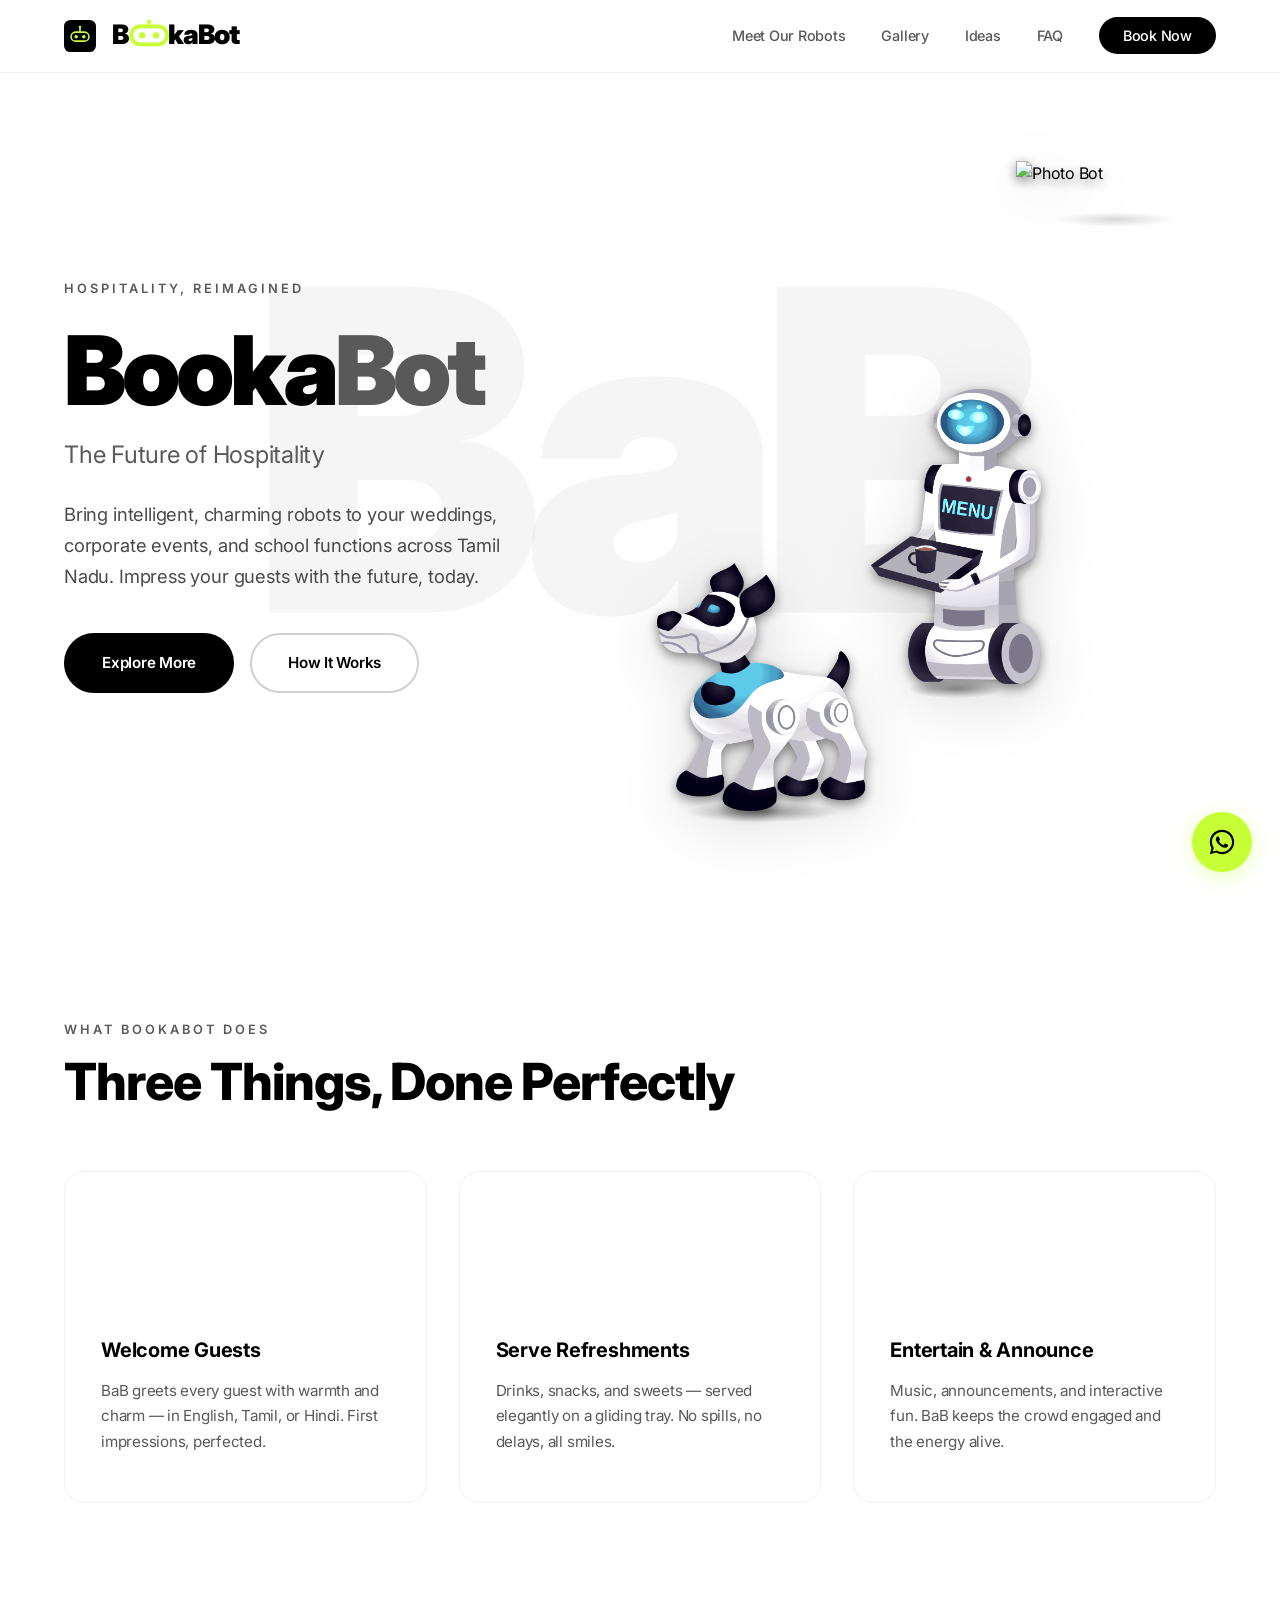
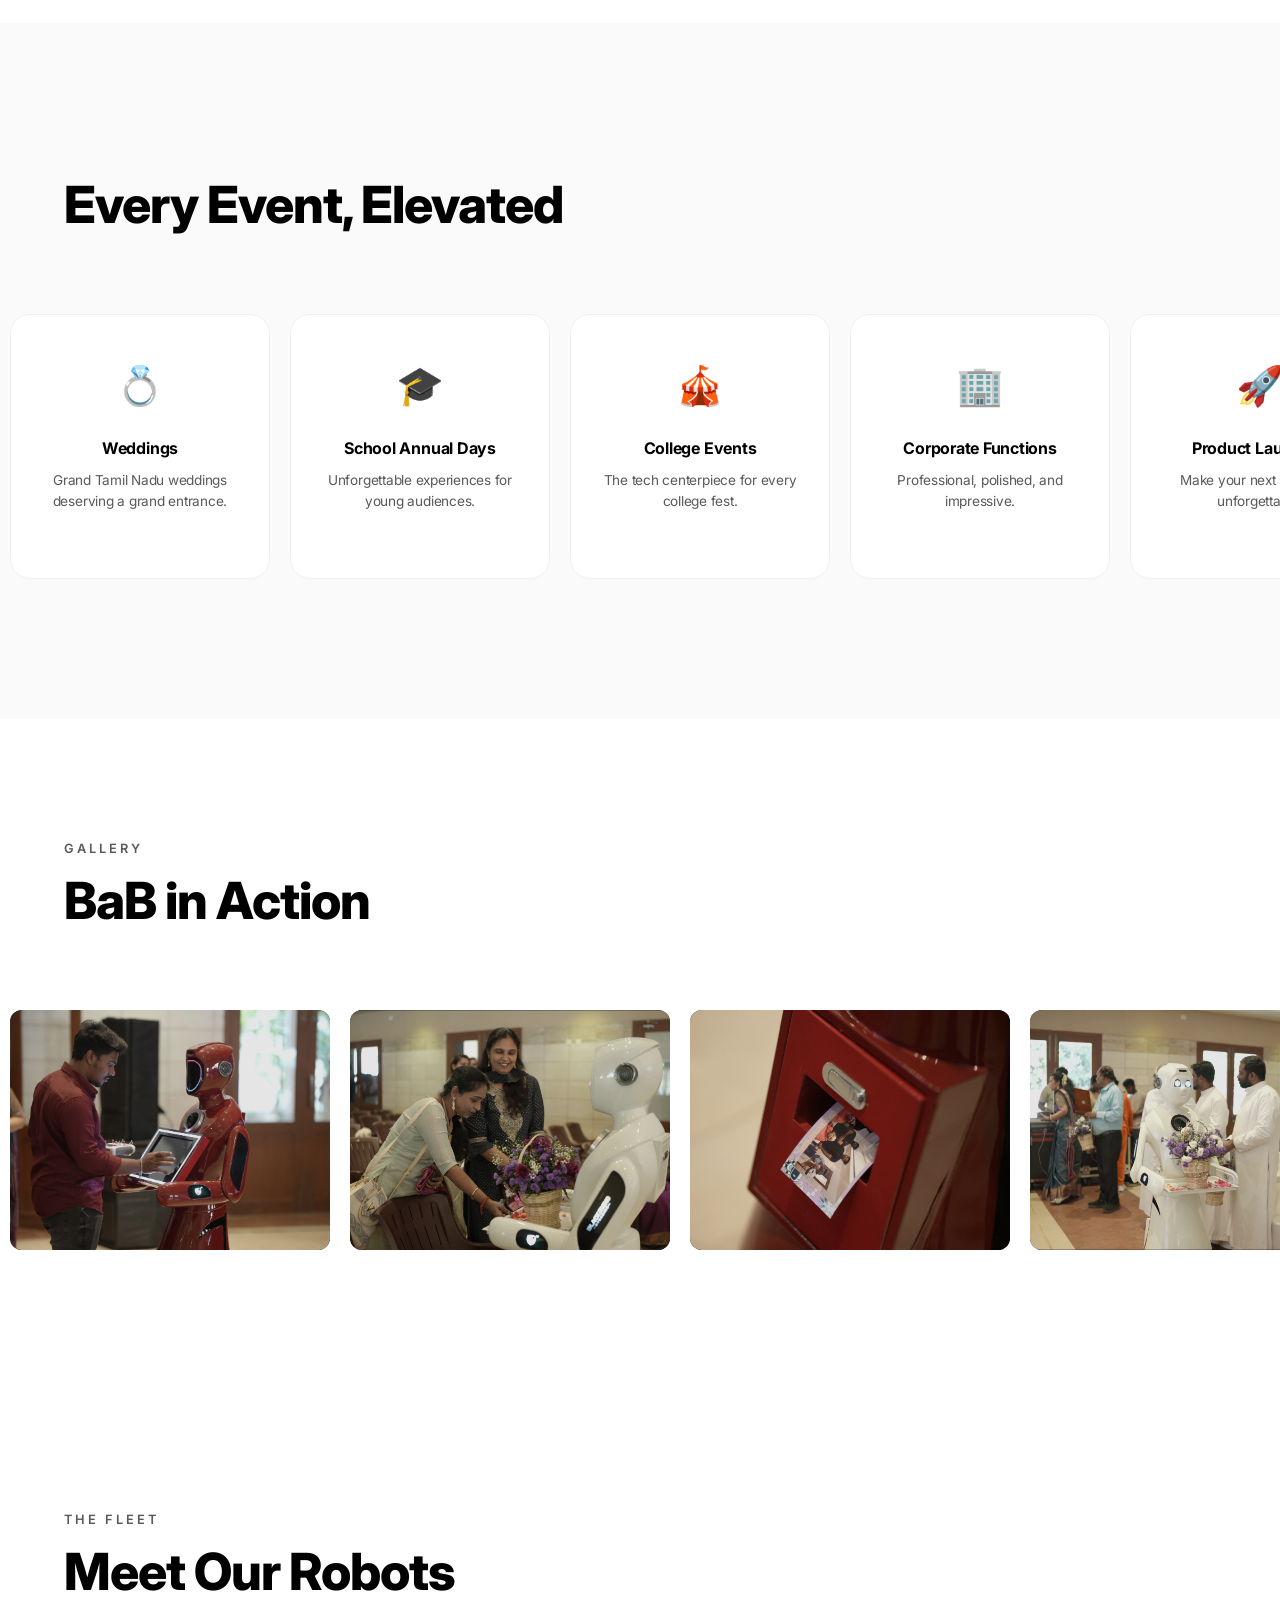
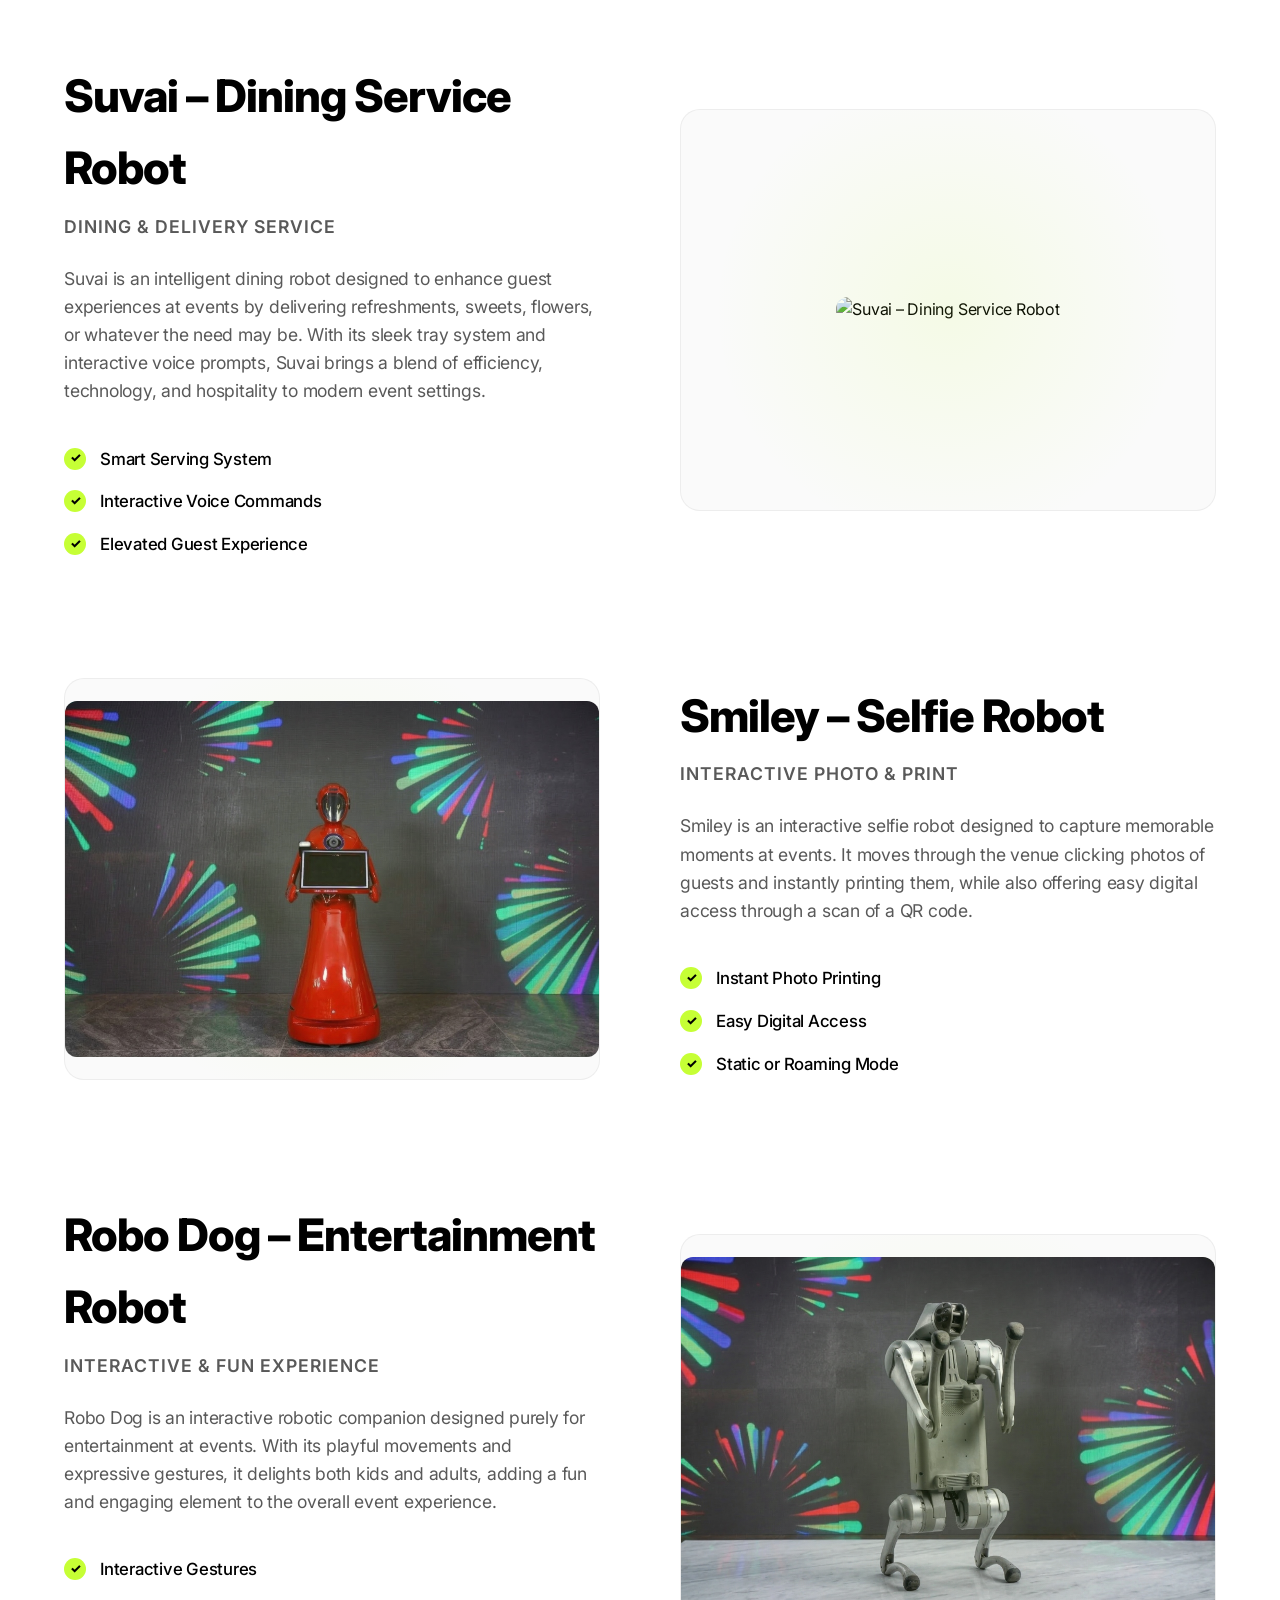
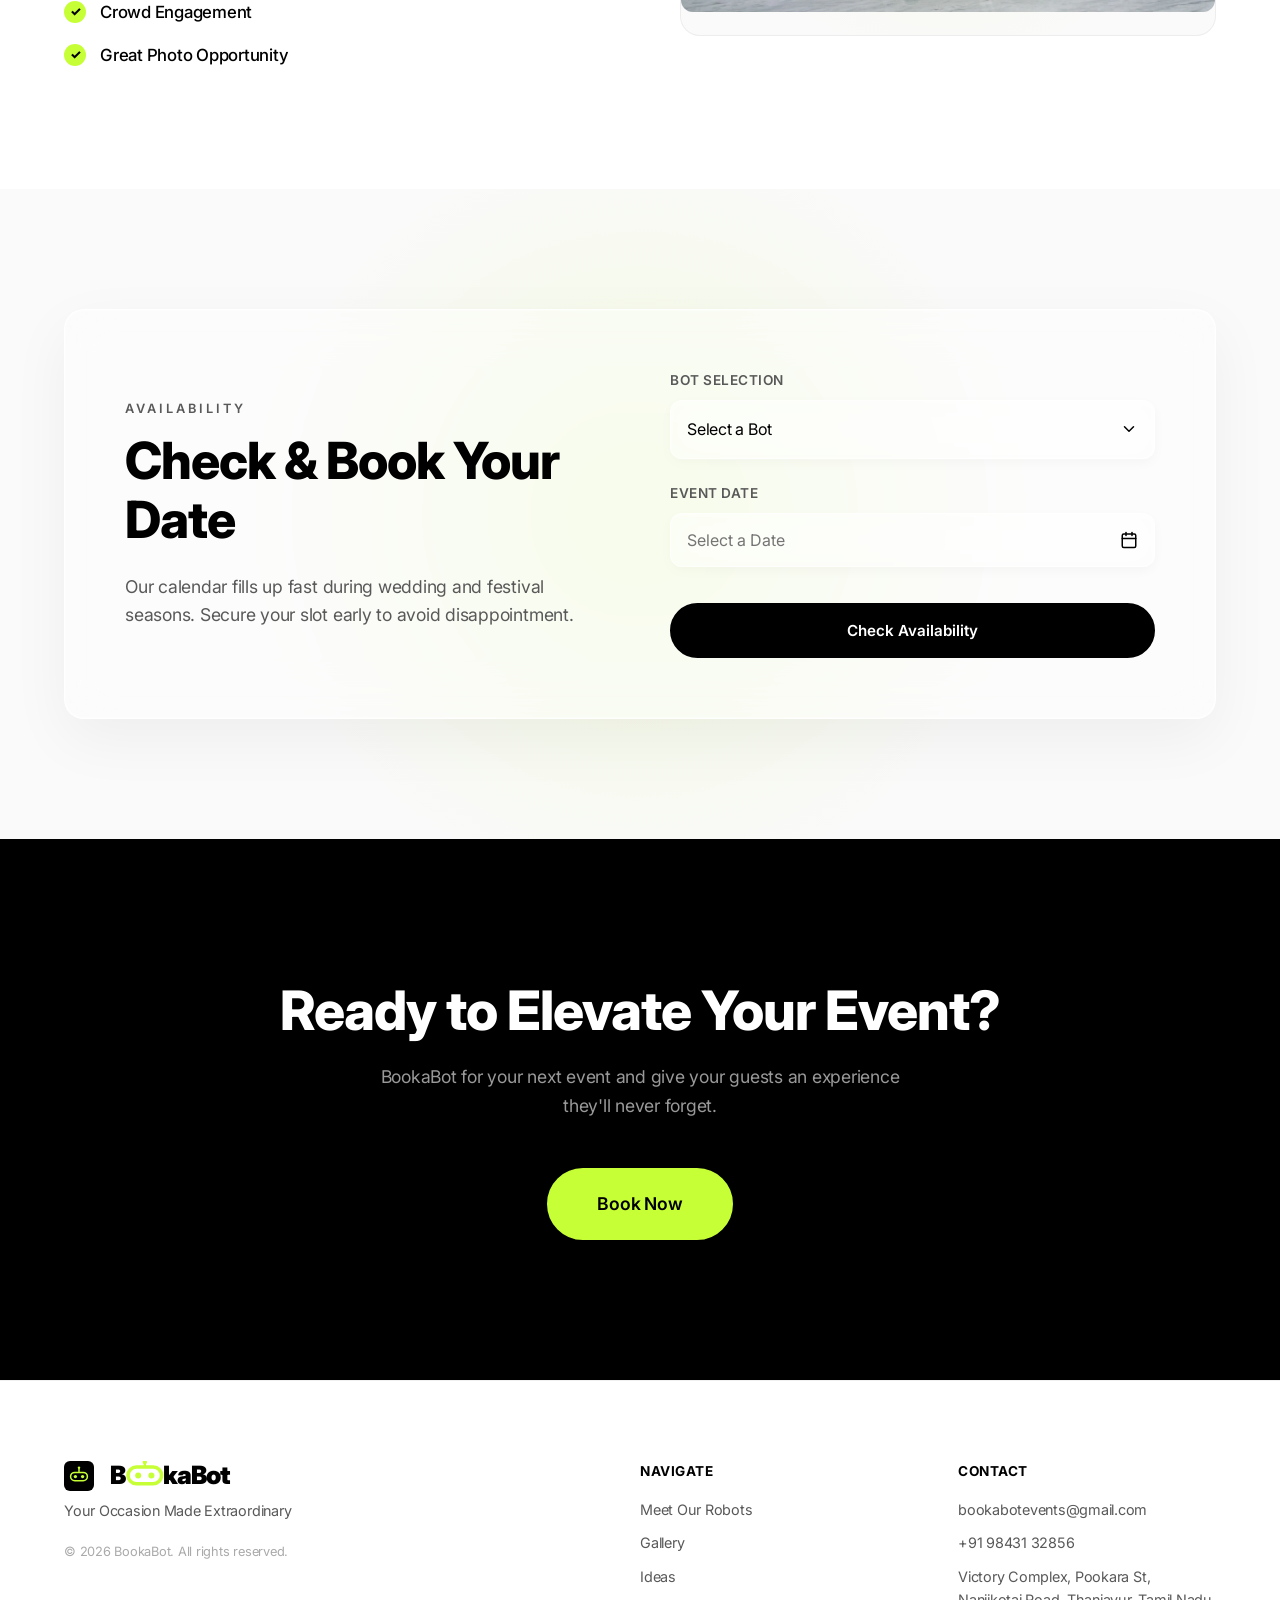
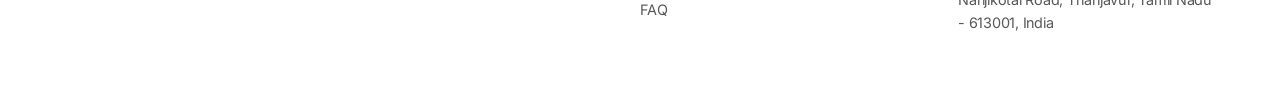
==== commit 2edd7111: "occasion spell mistake" ====
--- a/index.html
+++ b/index.html
@@ -6,6 +6,14 @@
   <meta name="viewport" content="width=device-width, initial-scale=1.0">
   <title>BookaBot — The Future of Hospitality</title>
   <link rel="icon" type="image/png" href="assets/images/favicon.png">
+  <meta name="thumbnail" content="https://www.bookabot.in/assets/images/thumbnail.png" />
+  
+<meta property="og:image" content="https://www.bookabot.in/assets/images/thumbnail.png" />
+<meta property="og:image:width" content="1200" />
+<meta property="og:image:height" content="630" />
+<meta property="og:title" content="BookaBot — The Future of Hospitality" />
+<meta property="og:description" content="Premium hospitality robot rental for weddings, schools, colleges, and corporate events in Tamil Nadu." />
+<meta property="og:type" content="website" />
   <meta name="description"
     content="BookaBot (BaB) — Premium hospitality robot rental for weddings, schools, colleges, and corporate events in Tamil Nadu.">
   <link rel="preconnect" href="https://fonts.googleapis.com">
@@ -481,7 +489,7 @@
                 letter-spacing="-1.5">kaBot</text>
             </svg>
           </a>
-          <p class="footer-tagline">Your Occcasion Made Extraordinary</p>
+          <p class="footer-tagline">Your Occasion Made Extraordinary</p>
           <p class="footer-copy">&copy; 2026 BookaBot. All rights reserved.</p>
         </div>
         <div class="footer-links">
